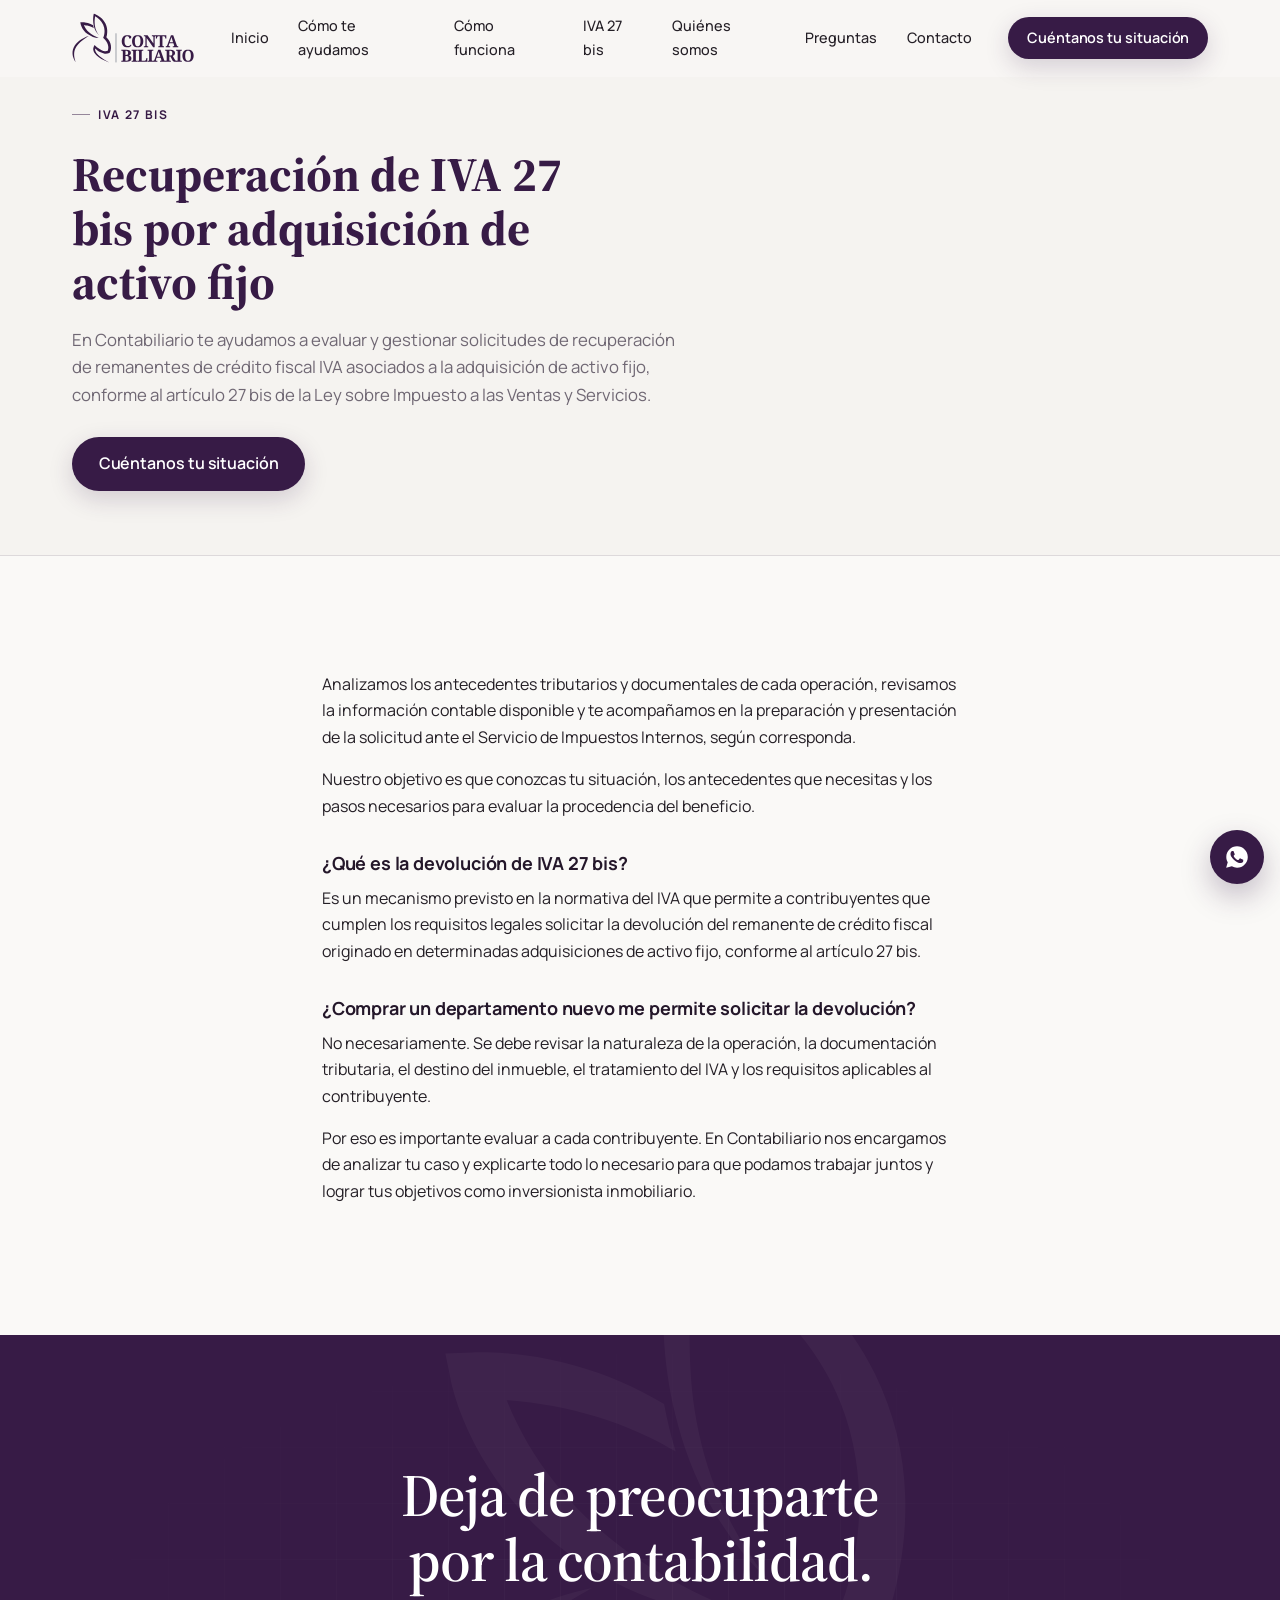
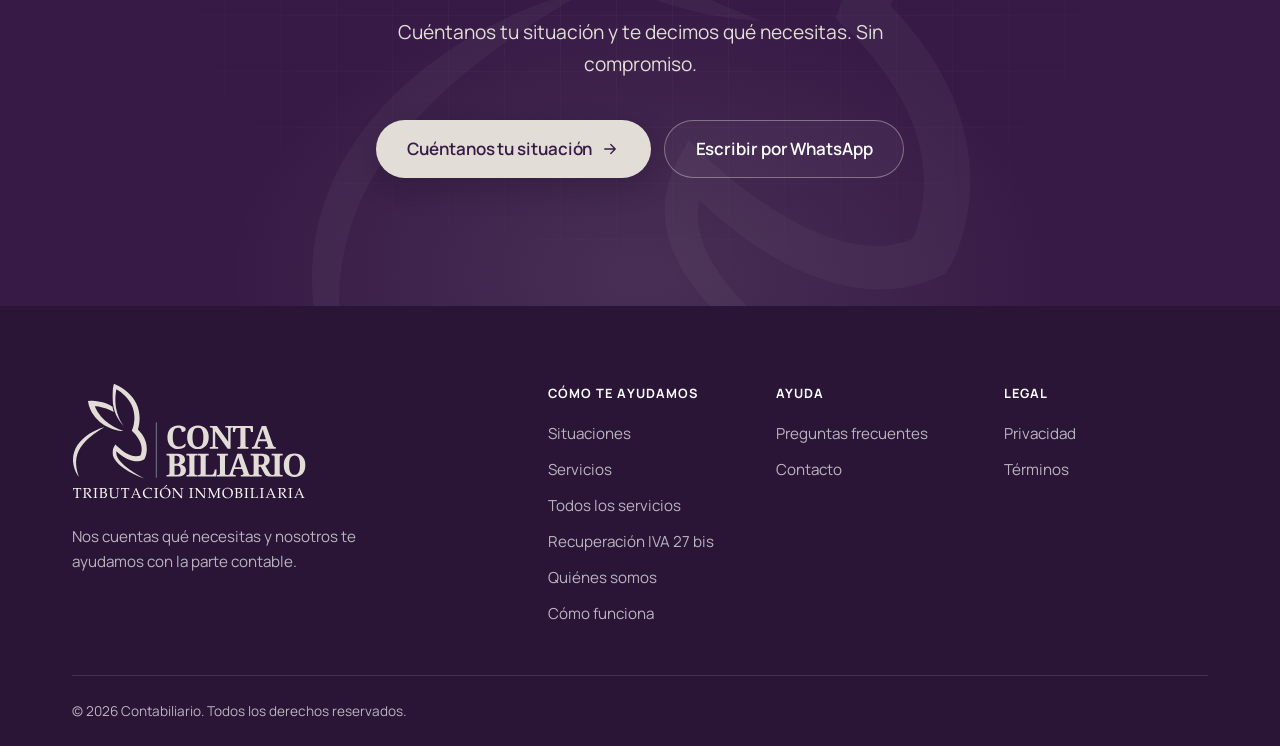
==== 27-bis.html @ 5d29c2e7 "feat: página IVA 27 bis, servicios y quiénes somos según documento de cambios - Nuevo H1 de portada " ====
<!DOCTYPE html>
<html class="ctb-html" lang="es-CL">
<head>
<meta charset="UTF-8">
<meta name="viewport" content="width=device-width, initial-scale=1">
<title>Recuperación de IVA 27 bis | Contabiliario</title>
<script>document.documentElement.classList.add('ctb-js-enabled');setTimeout(function(){if(!window.ctbLoaded)document.documentElement.classList.remove('ctb-js-enabled');},4000);</script>
<link rel="preconnect" href="https://fonts.googleapis.com">
<link rel="preconnect" href="https://fonts.gstatic.com" crossorigin>
<link rel="stylesheet" href="https://fonts.googleapis.com/css2?family=Manrope:wght@400;500;600;700;800&family=Source+Serif+4:ital,wght@0,500;0,600;1,500;1,600&display=swap">
<link rel="stylesheet" href="assets/css/contabiliario.css?v=4.1.0">

<!-- Contabiliario: SEO -->
<!-- DEMO: no indexar en buscadores. Quitar al publicar el sitio real. -->
<meta name="robots" content="noindex, nofollow">
<meta name="theme-color" content="#371B46">
<meta name="description" content="Evaluamos y gestionamos solicitudes de recuperación de remanentes de crédito fiscal IVA por adquisición de activo fijo, artículo 27 bis.">
<meta property="og:type" content="website">
<meta property="og:locale" content="es_CL">
<meta property="og:site_name" content="Contabiliario">
<meta property="og:title" content="Recuperación de IVA 27 bis | Contabiliario">
<meta property="og:description" content="Evaluamos y gestionamos solicitudes de recuperación de remanentes de crédito fiscal IVA por adquisición de activo fijo, artículo 27 bis.">
<meta property="og:image" content="assets/img/og-image.png">
<meta property="og:image:width" content="1200">
<meta property="og:image:height" content="630">
<meta property="og:image:alt" content="Contabiliario — Contabilidad clara para tu negocio">
<meta name="twitter:card" content="summary_large_image">
<meta name="twitter:title" content="Recuperación de IVA 27 bis | Contabiliario">
<meta name="twitter:description" content="Evaluamos y gestionamos solicitudes de recuperación de remanentes de crédito fiscal IVA por adquisición de activo fijo, artículo 27 bis.">
<meta name="twitter:image" content="assets/img/og-image.png">
<link rel="icon" href="assets/img/favicon.ico" sizes="any">
<link rel="icon" href="assets/img/favicon-32.png" type="image/png" sizes="32x32">
<link rel="icon" href="assets/img/favicon-48.png" type="image/png" sizes="48x48">
<link rel="icon" href="assets/img/icon-192.png" type="image/png" sizes="192x192">
<link rel="icon" href="assets/img/favicon.svg" type="image/svg+xml">
<link rel="apple-touch-icon" href="assets/img/apple-touch-icon.png">
<script type="application/ld+json">{"@context":"https://schema.org","@type":"AccountingService","name":"Contabiliario","description":"Servicios contables modernos para emprendedores y empresas. Mantén tus números organizados y concéntrate en hacer crecer tu negocio con Contabiliario.","logo":"assets/img/icon-512.png","image":"assets/img/og-image.png"}</script>
</head>
<body class="ctb-body">
<div class="ctb-page">

<a class="ctb-skip" href="#ctb-main">Saltar al contenido</a>

<!-- ============================== HEADER ============================== -->
<header class="ctb-header" data-ctb-header>
	<div class="ctb-container ctb-header__inner">
		<a class="ctb-brand" href="index.html#inicio">
			<img class="ctb-brand__logo" src="assets/img/brand/logo-compact-purple.svg" width="113" height="46" alt="Contabiliario, ir al inicio" decoding="async" fetchpriority="high">		</a>

		<nav class="ctb-nav" aria-label="Navegación principal">
			<ul class="ctb-nav__list">
									<li><a class="ctb-nav__link" href="index.html#inicio" data-ctb-nav="inicio">Inicio</a></li>
									<li><a class="ctb-nav__link" href="index.html#ayuda" data-ctb-nav="ayuda">Cómo te ayudamos</a></li>
									<li><a class="ctb-nav__link" href="index.html#como-funciona" data-ctb-nav="como-funciona">Cómo funciona</a></li>
									<li><a class="ctb-nav__link" href="27-bis.html">IVA 27 bis</a></li>
<li><a class="ctb-nav__link" href="index.html#quienes-somos" data-ctb-nav="quienes-somos">Quiénes somos</a></li>
<li><a class="ctb-nav__link" href="index.html#faq" data-ctb-nav="faq">Preguntas</a></li>
									<li><a class="ctb-nav__link" href="index.html#contacto" data-ctb-nav="contacto">Contacto</a></li>
							</ul>
		</nav>

		<a class="ctb-btn ctb-btn--primary ctb-btn--sm ctb-header__cta" href="index.html#contacto" data-ctb-interest="" data-ctb-origin="header">Cuéntanos tu situación</a>

		<button class="ctb-burger" type="button" aria-expanded="false" aria-controls="ctb-mobile-menu" aria-label="Abrir menú" data-ctb-burger>
			<span class="ctb-burger__line"></span>
			<span class="ctb-burger__line"></span>
		</button>
	</div>

	<div class="ctb-mobile" id="ctb-mobile-menu" hidden data-ctb-mobile>
		<nav class="ctb-container" aria-label="Navegación móvil">
			<ul class="ctb-mobile__list">
									<li><a class="ctb-mobile__link" href="index.html#inicio" data-ctb-nav="inicio">Inicio<svg class="ctb-icon ctb-icon--sm" viewBox="0 0 24 24" width="24" height="24" fill="none" stroke="currentColor" stroke-width="1.75" stroke-linecap="round" stroke-linejoin="round" aria-hidden="true" focusable="false"><path d="M5 12h14M13 6l6 6-6 6"/></svg></a></li>
									<li><a class="ctb-mobile__link" href="index.html#ayuda" data-ctb-nav="ayuda">Cómo te ayudamos<svg class="ctb-icon ctb-icon--sm" viewBox="0 0 24 24" width="24" height="24" fill="none" stroke="currentColor" stroke-width="1.75" stroke-linecap="round" stroke-linejoin="round" aria-hidden="true" focusable="false"><path d="M5 12h14M13 6l6 6-6 6"/></svg></a></li>
									<li><a class="ctb-mobile__link" href="index.html#como-funciona" data-ctb-nav="como-funciona">Cómo funciona<svg class="ctb-icon ctb-icon--sm" viewBox="0 0 24 24" width="24" height="24" fill="none" stroke="currentColor" stroke-width="1.75" stroke-linecap="round" stroke-linejoin="round" aria-hidden="true" focusable="false"><path d="M5 12h14M13 6l6 6-6 6"/></svg></a></li>
									<li><a class="ctb-mobile__link" href="27-bis.html">IVA 27 bis</a></li>
<li><a class="ctb-mobile__link" href="index.html#quienes-somos" data-ctb-nav="quienes-somos">Quiénes somos</a></li>
<li><a class="ctb-mobile__link" href="index.html#faq" data-ctb-nav="faq">Preguntas<svg class="ctb-icon ctb-icon--sm" viewBox="0 0 24 24" width="24" height="24" fill="none" stroke="currentColor" stroke-width="1.75" stroke-linecap="round" stroke-linejoin="round" aria-hidden="true" focusable="false"><path d="M5 12h14M13 6l6 6-6 6"/></svg></a></li>
									<li><a class="ctb-mobile__link" href="index.html#contacto" data-ctb-nav="contacto">Contacto<svg class="ctb-icon ctb-icon--sm" viewBox="0 0 24 24" width="24" height="24" fill="none" stroke="currentColor" stroke-width="1.75" stroke-linecap="round" stroke-linejoin="round" aria-hidden="true" focusable="false"><path d="M5 12h14M13 6l6 6-6 6"/></svg></a></li>
							</ul>
			<a class="ctb-btn ctb-btn--primary ctb-btn--block" href="index.html#contacto" data-ctb-interest="" data-ctb-origin="menu-movil">Cuéntanos tu situación</a>
		</nav>
	</div>
</header>

<main id="ctb-main">

<section class="ctb-page-hero">
	<div class="ctb-container">
		<p class="ctb-eyebrow">IVA 27 bis</p>
		<h1 class="ctb-page-hero__title">Recuperación de IVA 27 bis por adquisición de activo fijo</h1>
		<p class="ctb-page-hero__lead">En Contabiliario te ayudamos a evaluar y gestionar solicitudes de recuperación de remanentes de crédito fiscal IVA asociados a la adquisición de activo fijo, conforme al artículo 27 bis de la Ley sobre Impuesto a las Ventas y Servicios.</p>
		<p class="ctb-page-hero__cta"><a class="ctb-btn ctb-btn--primary ctb-btn--lg" href="index.html#contacto">Cuéntanos tu situación</a></p>
	</div>
</section>

<section class="ctb-section">
	<div class="ctb-container ctb-prose">
		<p>Analizamos los antecedentes tributarios y documentales de cada operación, revisamos la información contable disponible y te acompañamos en la preparación y presentación de la solicitud ante el Servicio de Impuestos Internos, según corresponda.</p>
		<p>Nuestro objetivo es que conozcas tu situación, los antecedentes que necesitas y los pasos necesarios para evaluar la procedencia del beneficio.</p>

		<h2 class="ctb-h3">¿Qué es la devolución de IVA 27 bis?</h2>
		<p>Es un mecanismo previsto en la normativa del IVA que permite a contribuyentes que cumplen los requisitos legales solicitar la devolución del remanente de crédito fiscal originado en determinadas adquisiciones de activo fijo, conforme al artículo 27 bis.</p>

		<h2 class="ctb-h3">¿Comprar un departamento nuevo me permite solicitar la devolución?</h2>
		<p>No necesariamente. Se debe revisar la naturaleza de la operación, la documentación tributaria, el destino del inmueble, el tratamiento del IVA y los requisitos aplicables al contribuyente.</p>
		<p>Por eso es importante evaluar a cada contribuyente. En Contabiliario nos encargamos de analizar tu caso y explicarte todo lo necesario para que podamos trabajar juntos y lograr tus objetivos como inversionista inmobiliario.</p>
	</div>
</section>
<section class="ctb-cta" aria-labelledby="ctb-cta-title">
	<div class="ctb-cta__bg" aria-hidden="true">
		<div class="ctb-cta__grid"></div>
		<img class="ctb-watermark ctb-watermark--cta" src="assets/img/brand/symbol-light.svg" width="594" height="760" alt="" decoding="async" loading="lazy">	</div>
	<div class="ctb-container ctb-cta__inner ctb-animate ctb-fade-up">
		<h2 class="ctb-cta__title" id="ctb-cta-title">Deja de preocuparte por la contabilidad.</h2>
		<p class="ctb-cta__text">Cuéntanos tu situación y te decimos qué necesitas. Sin compromiso.</p>
		<div class="ctb-cta__actions">
			<a class="ctb-btn ctb-btn--light ctb-btn--xl" href="index.html#contacto" data-ctb-interest="" data-ctb-origin="cta-final">Cuéntanos tu situación<svg class="ctb-icon ctb-icon--sm ctb-btn__arrow" viewBox="0 0 24 24" width="24" height="24" fill="none" stroke="currentColor" stroke-width="1.75" stroke-linecap="round" stroke-linejoin="round" aria-hidden="true" focusable="false"><path d="M5 12h14M13 6l6 6-6 6"/></svg></a>
			<a class="ctb-btn ctb-btn--outline-light ctb-btn--xl" href="https://wa.me/?text=Hola%2C%20necesito%20ayuda%20con%20mi%20contabilidad.%20No%20s%C3%A9%20bien%20qu%C3%A9%20necesito." target="_blank" rel="noopener" data-ctb-track="clic_whatsapp" data-ctb-track-id="cta-final">Escribir por WhatsApp</a>
					</div>
	</div>
</section>

</main>

<!-- ============================== FOOTER ============================== -->
<footer class="ctb-footer">
	<div class="ctb-container">
		<div class="ctb-footer__top">
			<div class="ctb-footer__brand">
				<a class="ctb-footer__logo" href="index.html#inicio">
					<img class="ctb-footer__logoimg" src="assets/img/brand/logo-full-light.svg" width="236" height="116" alt="Contabiliario · Tributación inmobiliaria, volver al inicio" decoding="async" loading="lazy">				</a>
				<p class="ctb-footer__desc">Nos cuentas qué necesitas y nosotros te ayudamos con la parte contable.</p>
							</div>

			<nav class="ctb-footer__cols ctb-footer__cols--3" aria-label="Enlaces del pie de página">
				<div class="ctb-footer__col">
					<p class="ctb-footer__title">Cómo te ayudamos</p>
					<ul>
						<li><a class="ctb-ulink" href="index.html#ayuda">Situaciones</a></li>
						<li><a class="ctb-ulink" href="index.html#servicios">Servicios</a></li>
						<li><a class="ctb-ulink" href="servicios.html">Todos los servicios</a></li>
						<li><a class="ctb-ulink" href="27-bis.html">Recuperación IVA 27 bis</a></li>
						<li><a class="ctb-ulink" href="index.html#quienes-somos">Quiénes somos</a></li>
						<li><a class="ctb-ulink" href="index.html#como-funciona">Cómo funciona</a></li>
					</ul>
				</div>
				<div class="ctb-footer__col">
					<p class="ctb-footer__title">Ayuda</p>
					<ul>
						<li><a class="ctb-ulink" href="index.html#faq">Preguntas frecuentes</a></li>
						<li><a class="ctb-ulink" href="index.html#contacto">Contacto</a></li>
					</ul>
				</div>
				<div class="ctb-footer__col">
					<p class="ctb-footer__title">Legal</p>
					<ul>
						<li><a class="ctb-ulink" href="#">Privacidad</a></li>
						<li><a class="ctb-ulink" href="#">Términos</a></li>
					</ul>
				</div>
			</nav>
		</div>

		<div class="ctb-footer__bottom">
			<p>© <span data-ctb-year>2026</span> Contabiliario. Todos los derechos reservados.</p>
		</div>
	</div>
</footer>

<!-- MODAL (situaciones, servicios, glosario). <dialog> nativo + trampa de foco. -->
<dialog class="ctb-modal" data-ctb-modal aria-labelledby="ctb-modal-title">
	<div class="ctb-modal__box">
		<button class="ctb-modal__close" type="button" data-ctb-modal-close aria-label="Cerrar"><svg class="ctb-icon ctb-icon--sm" viewBox="0 0 24 24" width="24" height="24" fill="none" stroke="currentColor" stroke-width="1.75" stroke-linecap="round" stroke-linejoin="round" aria-hidden="true" focusable="false"><path d="M7 7l10 10M17 7 7 17"/></svg></button>
		<div class="ctb-modal__body" data-ctb-modal-body></div>
	</div>
</dialog>


<!-- Datos del cuestionario (editar en content.php) -->
<script type="application/json" id="ctb-data">{"wizard":{"q1":{"title":"¿Qué necesitas resolver?","hint":"Elige la opción más parecida. No tiene que ser exacta.","options":[{"id":"empezando","label":"Estoy empezando","summary":"Ayuda para empezar"},{"id":"contador","label":"Necesito un contador","summary":"Un contador"},{"id":"cambiar","label":"Quiero cambiar de contador","summary":"Cambiar de contador"},{"id":"impuestos","label":"Tengo problemas con impuestos","summary":"Ayuda con impuestos"},{"id":"ordenar","label":"Necesito ordenar mi contabilidad","summary":"Ordenar tu contabilidad"},{"id":"trabajadores","label":"Tengo trabajadores","summary":"Ayuda con remuneraciones"},{"id":"sii","label":"Recibí algo del SII y no entiendo qué hacer","summary":"Entender algo que te envió el SII"},{"id":"atrasadas","label":"Tengo declaraciones atrasadas","summary":"Ponerte al día"},{"id":"nose","label":"No sé qué necesito","summary":"Orientación"}]},"q2":{"title":"¿Cuál de estas opciones te representa mejor?","hint":"Si no sabes la diferencia, elige “No estoy seguro”.","options":[{"id":"natural","label":"Persona natural \/ trabajo por mi cuenta","hint":"Trabajo o vendo a mi nombre y no tengo una empresa constituida."},{"id":"emprendedor","label":"Emprendedor","hint":"Tengo un negocio pequeño o lo estoy haciendo crecer."},{"id":"empresa","label":"Empresa","hint":"Tengo una empresa constituida (por ejemplo SpA, EIRL o Limitada)."},{"id":"independiente","label":"Profesional independiente","hint":"Presto servicios y emito boletas de honorarios."},{"id":"online","label":"Tienda online","hint":"Vendo principalmente por internet."},{"id":"comenzando","label":"Estoy recién comenzando","hint":"Todavía no empiezo o llevo muy poco tiempo."},{"id":"nose","label":"No estoy seguro","hint":"No pasa nada, lo vemos juntos."}]},"follow":{"empezando":{"title":"¿Ya comenzaste actividades en el SII?","hint":"Es el trámite para avisarle al SII que empiezas tu negocio.","label":"Inicio de actividades","options":["Sí","No","No estoy seguro"]},"contador":{"title":"¿Con qué necesitas ayuda principalmente?","label":"Ayuda principal","options":["Llevar mi contabilidad todos los meses","Declarar mis impuestos","Sueldos de mis trabajadores","Un poco de todo","No estoy seguro"]},"cambiar":{"title":"¿Actualmente tienes un contador?","label":"Contador actual","options":["Sí","No","Estoy en proceso de cambio"]},"impuestos":{"title":"¿Qué está pasando?","label":"Problema","options":["No sé cuánto tengo que pagar","Tengo declaraciones atrasadas","Recibí una notificación del SII","Creo que declaré algo incorrectamente","No entiendo mis impuestos","Otra situación"]},"ordenar":{"title":"¿Cómo está tu información hoy?","label":"Estado de la información","options":["Tengo todo, pero desordenado","Me faltan documentos","No sé qué tengo y qué no","No estoy seguro"]},"trabajadores":{"title":"¿Cuántos trabajadores tienes?","label":"Trabajadores","options":["1","2 a 5","6 a 10","Más de 10","Todavía ninguno"]},"sii":{"title":"¿Qué recibiste?","hint":"No necesitas entenderlo todavía. Lo revisamos contigo.","label":"Lo que recibió","options":["Una notificación o carta","Un correo electrónico","Un aviso en el sitio del SII","No estoy seguro"]},"atrasadas":{"title":"¿Desde hace cuánto tiempo?","hint":"Puedes consultarnos igual. Primero revisamos tu situación.","label":"Tiempo de atraso","options":["1 a 3 meses","4 a 12 meses","Más de un año","No lo sé"]},"nose":{"title":"¿Qué es lo que más te preocupa?","label":"Preocupación","options":["No equivocarme con los impuestos","Ordenar mis números","Ahorrar tiempo","No entiendo nada de esto","Otra cosa"]}},"contact_methods":["WhatsApp","Llamada","Correo electrónico"],"schedules":["Mañana","Tarde","Me da lo mismo"]},"whatsapp":""}</script>

<a class="ctb-wa" href="https://wa.me/?text=Hola%2C%20necesito%20ayuda%20con%20mi%20contabilidad.%20No%20s%C3%A9%20bien%20qu%C3%A9%20necesito." target="_blank" rel="noopener" aria-label="Escribir por WhatsApp" data-ctb-track="clic_whatsapp" data-ctb-track-id="flotante"><svg class="ctb-icon" viewBox="0 0 24 24" width="26" height="26" fill="currentColor" aria-hidden="true" focusable="false"><path d="M12.04 2C6.58 2 2.13 6.45 2.13 11.91c0 1.75.46 3.45 1.32 4.95L2 22l5.25-1.38a9.9 9.9 0 0 0 4.79 1.22h.01c5.46 0 9.91-4.45 9.91-9.91C21.96 6.45 17.5 2 12.04 2zm5.8 14.13c-.25.7-1.44 1.34-2 1.43-.51.08-1.16.11-1.87-.12-.43-.13-.98-.32-1.69-.63-2.97-1.28-4.91-4.27-5.06-4.47-.15-.2-1.21-1.61-1.21-3.07 0-1.46.76-2.18 1.04-2.48.25-.27.55-.34.73-.34h.52c.17 0 .39-.07.61.46.25.6.84 2.06.92 2.21.07.15.12.32.02.52-.1.2-.15.32-.3.5-.15.17-.31.39-.45.52-.15.15-.3.31-.13.6.17.3.75 1.24 1.61 2.01 1.11.99 2.04 1.3 2.34 1.45.3.15.47.12.65-.07.17-.2.75-.87.95-1.17.2-.3.4-.25.67-.15.27.1 1.72.81 2.01.96.3.15.5.22.57.35.07.12.07.72-.18 1.42z"/></svg></a>
</div><!-- /.ctb-page -->
<script type="application/json" id="ctb-testimonios">[]</script>
<script>window.ctbConfig = {"formEndpoint":"","formMode":"native"};</script>
<script src="assets/js/contabiliario.js?v=4.1.0" defer></script>
</body>
</html>
---- assets/css/contabiliario.css ----
/* =====================================================================
   CONTABILIARIO — Landing
   Todas las clases usan el prefijo .ctb- para no afectar a WordPress.
   Índice:
   01 Variables        08 Beneficios / Cards   15 FAQ
   02 Base aislada     09 Servicios            16 Contacto / Formulario
   03 Utilidades       10 Cómo funciona        17 CTA final
   04 Botones / links  11 Dashboard            18 Footer
   05 Header           12 Para quién           19 WhatsApp
   06 Menú móvil       13 Comparación          20 Animaciones
   07 Hero             14 Testimonios / Stats  21 Responsive / Reduced motion
   ===================================================================== */

/* ---------- 01 VARIABLES (cambia aquí colores, radios y tipografía) ---------- */
.ctb-page {
	/* Paleta oficial Contabiliario (dominan: morado, beige, blanco) */
	--ctb-purple: #371B46;
	--ctb-purple-dark: #2B1537;
	--ctb-purple-deep: #24172A;
	--ctb-purple-2: #5A3B6B;          /* derivado: solo para degradados muy sutiles */
	--ctb-purple-soft: #F4F0F6;
	--ctb-beige: #E2DED7;
	--ctb-beige-light: #F5F3F0;
	--ctb-white: #FFFFFF;
	--ctb-background: #FAF9F7;
	--ctb-text: #241F26;
	--ctb-muted: #6F6773;
	--ctb-placeholder: #776D7C;
	--ctb-border-soft: rgba(55, 27, 70, 0.08);
	--ctb-border: rgba(55, 27, 70, 0.12);
	--ctb-border-strong: rgba(55, 27, 70, 0.20);
	--ctb-chart-2: #CFC7D3;
	--ctb-chart-3: #E2DED7;

	/* Estados (solo para estados, discretos) */
	--ctb-success: #2F6B4F;
	--ctb-success-soft: #E8F0EA;
	--ctb-warn: #845716;
	--ctb-warn-soft: #F6EEDF;
	--ctb-danger: #A33A3E;
	--ctb-danger-soft: #F8ECEC;

	/* Alias usados por los componentes (no editar: cambia los de arriba) */
	--ctb-primary: var(--ctb-purple);
	--ctb-primary-2: var(--ctb-purple-2);
	--ctb-primary-hover: var(--ctb-purple-dark);
	--ctb-dark: var(--ctb-purple-deep);
	--ctb-soft: var(--ctb-purple-soft);

	--ctb-font: "Manrope", ui-sans-serif, system-ui, -apple-system, "Segoe UI", Roboto, Arial, sans-serif;
	--ctb-serif: "Source Serif 4", Georgia, "Times New Roman", serif;
	--ctb-radius: 20px;
	--ctb-radius-sm: 12px;
	--ctb-radius-lg: 28px;
	--ctb-shadow-sm: 0 1px 2px rgba(55, 27, 70, 0.04), 0 6px 18px rgba(55, 27, 70, 0.05);
	--ctb-shadow: 0 20px 50px rgba(55, 27, 70, 0.08);
	--ctb-shadow-lg: 0 25px 70px rgba(55, 27, 70, 0.10);
	--ctb-header-h: 76px;
	--ctb-gutter: clamp(1rem, 4vw, 2rem);
	--ctb-section: clamp(4.5rem, 9vw, 7.5rem);
}

/* ---------- 02 BASE AISLADA (solo dentro de la landing) ---------- */
html.ctb-html { -webkit-text-size-adjust: 100%; }
body.ctb-body { margin: 0; background: #FAF9F7; }

.ctb-page {
	font-family: var(--ctb-font);
	font-size: 1rem;
	line-height: 1.65;
	color: var(--ctb-text);
	background: var(--ctb-background);
	-webkit-font-smoothing: antialiased;
	-moz-osx-font-smoothing: grayscale;
	text-rendering: optimizeLegibility;
	overflow-x: clip;
}
.ctb-page *,
.ctb-page *::before,
.ctb-page *::after { box-sizing: border-box; }
.ctb-page :where(h1, h2, h3, p, ul, ol, dl, dd, figure, blockquote) { margin: 0; padding: 0; }
.ctb-page :where(ul, ol) { list-style: none; }
.ctb-page :where(a) { color: inherit; text-decoration: none; }
.ctb-page :where(svg) { display: block; flex-shrink: 0; }
.ctb-page :where(button, input, select, textarea) { font: inherit; color: inherit; }
.ctb-page :where([hidden]) { display: none !important; }
.ctb-page :where(a, button, input, select, textarea):focus-visible {
	outline: 2px solid var(--ctb-primary);
	outline-offset: 3px;
	border-radius: 8px;
}
.ctb-page section[id] { scroll-margin-top: calc(var(--ctb-header-h) + 8px); }

/* ---------- 03 UTILIDADES ---------- */
.ctb-container { width: 100%; max-width: 1200px; margin-inline: auto; padding-inline: var(--ctb-gutter); }
.ctb-section { padding-block: var(--ctb-section); position: relative; }
.ctb-sr {
	position: absolute !important; width: 1px; height: 1px; padding: 0; margin: -1px;
	overflow: hidden; clip: rect(0, 0, 0, 0); white-space: nowrap; border: 0;
}
.ctb-skip {
	position: fixed; left: 1rem; top: -120px; z-index: 1000;
	background: var(--ctb-purple); color: #fff; padding: .75rem 1.1rem; border-radius: 10px;
	transition: top var(--ctb-motion-medium) var(--ctb-ease-standard);
}
.ctb-skip:focus { top: 1rem; transform: none; }

.ctb-icon { width: 24px; height: 24px; }
.ctb-icon--sm { width: 18px; height: 18px; }
.ctb-icon--xs { width: 16px; height: 16px; }

/* Tipografía: 3 pesos (500, 600, 700) y una escala corta */
.ctb-eyebrow {
	display: inline-flex; align-items: center; gap: .5rem;
	font-size: .8125rem; font-weight: 700; letter-spacing: .08em; text-transform: uppercase;
	color: var(--ctb-primary); margin-bottom: 1rem;
}
.ctb-h2 {
	font-size: clamp(1.85rem, 1.1rem + 2.6vw, 3rem);
	line-height: 1.12; letter-spacing: -0.03em; font-weight: 700; color: var(--ctb-dark);
	text-wrap: balance;
}
.ctb-h3 { font-size: 1.125rem; line-height: 1.35; letter-spacing: -0.01em; font-weight: 700; color: var(--ctb-dark); }
.ctb-lead { font-size: clamp(1rem, .95rem + .3vw, 1.125rem); color: var(--ctb-muted); line-height: 1.7; text-wrap: pretty; }
.ctb-card__text { color: var(--ctb-muted); font-size: .975rem; line-height: 1.65; }

.ctb-head { max-width: 680px; margin-bottom: clamp(2.5rem, 5vw, 3.75rem); }
.ctb-head .ctb-lead { margin-top: 1rem; }
.ctb-head--center { margin-inline: auto; text-align: center; }
.ctb-head--split { max-width: none; display: grid; gap: 1rem; align-items: end; }

.ctb-grid { display: grid; gap: clamp(1rem, 2vw, 1.5rem); }

/* ---------- 04 BOTONES Y LINKS ---------- */
.ctb-btn {
	-webkit-appearance: none; appearance: none;
	display: inline-flex; align-items: center; justify-content: center; gap: .55rem;
	min-height: 48px; padding: .8rem 1.4rem;
	font-family: var(--ctb-font); font-size: .975rem; font-weight: 600; line-height: 1.2; letter-spacing: -0.005em;
	border: 1px solid transparent; border-radius: 999px; cursor: pointer; text-align: center;
	text-decoration: none; white-space: nowrap; position: relative;
	transition: transform var(--ctb-motion-fast) var(--ctb-ease-standard), box-shadow var(--ctb-motion-fast) ease, background-color var(--ctb-motion-fast) ease, border-color var(--ctb-motion-fast) ease, color var(--ctb-motion-fast) ease;
}
@media (hover: hover) and (pointer: fine) {
	.ctb-btn:hover { transform: translateY(calc(-2px * var(--ctb-lift))); }
}
.ctb-btn:active { transform: translateY(0) scale(calc(1 - .02 * var(--ctb-lift))); transition-duration: var(--ctb-motion-fast); }
.ctb-btn--sm { min-height: 42px; padding: .6rem 1.1rem; font-size: .9rem; }
.ctb-btn--lg { min-height: 54px; padding: .9rem 1.6rem; font-size: 1rem; }
.ctb-btn--xl { min-height: 58px; padding: 1rem 1.9rem; font-size: 1.0625rem; }
.ctb-btn--block { width: 100%; }

.ctb-btn--primary {
	background: var(--ctb-primary); color: #fff;
	box-shadow: 0 1px 0 rgba(255, 255, 255, .18) inset, 0 8px 22px rgba(55, 27, 70, .28);
}
@media (hover: hover) and (pointer: fine) {
	.ctb-btn--primary:hover { background: var(--ctb-primary-hover); color: #fff; box-shadow: 0 1px 0 rgba(255, 255, 255, .18) inset, 0 14px 32px rgba(55, 27, 70, .34); }
}
.ctb-btn--ghost { background: var(--ctb-white); color: var(--ctb-dark); border-color: var(--ctb-border-strong); box-shadow: var(--ctb-shadow-sm); }
@media (hover: hover) and (pointer: fine) {
	.ctb-btn--ghost:hover { border-color: rgba(55, 27, 70, .35); color: var(--ctb-primary); }
}
.ctb-btn--light { background: #fff; color: var(--ctb-dark); box-shadow: 0 12px 30px rgba(20, 10, 26, .22); }
@media (hover: hover) and (pointer: fine) {
	.ctb-btn--light:hover { color: var(--ctb-primary); box-shadow: 0 18px 40px rgba(20, 10, 26, .3); }
}
.ctb-btn--outline-light { background: rgba(255, 255, 255, .04); color: #fff; border-color: rgba(255, 255, 255, .28); }
@media (hover: hover) and (pointer: fine) {
	.ctb-btn--outline-light:hover { background: rgba(255, 255, 255, .1); border-color: rgba(255, 255, 255, .5); color: #fff; }
}
.ctb-btn__arrow { transition: transform var(--ctb-motion-medium) var(--ctb-ease-standard); }
@media (hover: hover) and (pointer: fine) {
	.ctb-btn:hover .ctb-btn__arrow { transform: translateX(calc(3px * var(--ctb-lift))); }
}

/* Link con flecha */
.ctb-link {
	display: inline-flex; align-items: center; gap: .4rem;
	font-weight: 600; font-size: .95rem; color: var(--ctb-primary);
	background-image: linear-gradient(currentColor, currentColor);
	background-size: 0% 1.5px; background-repeat: no-repeat; background-position: 0 100%;
	transition: background-size var(--ctb-motion-medium) var(--ctb-ease-standard), color var(--ctb-motion-fast) ease; padding-bottom: 2px;
}
.ctb-link .ctb-icon { transition: transform var(--ctb-motion-medium) var(--ctb-ease-standard); }
@media (hover: hover) and (pointer: fine) {
	.ctb-link:hover { background-size: calc(100% - 24px) 1.5px; }
	.ctb-link:hover .ctb-icon { transform: translateX(calc(4px * var(--ctb-lift))); }
}

/* Underline animado */
.ctb-ulink {
	background-image: linear-gradient(currentColor, currentColor);
	background-size: 0% 1px; background-repeat: no-repeat; background-position: 0 100%;
	transition: background-size var(--ctb-motion-medium) var(--ctb-ease-standard), color var(--ctb-motion-fast) ease;
}
@media (hover: hover) and (pointer: fine) {
	.ctb-ulink:hover { background-size: 100% 1px; }
}

/* ---------- 05 HEADER ---------- */
.ctb-header {
	position: fixed; inset: 0 0 auto 0; z-index: 100;
	transition: background-color var(--ctb-motion-medium) var(--ctb-ease-standard), box-shadow var(--ctb-motion-medium) var(--ctb-ease-standard), border-color var(--ctb-motion-medium) var(--ctb-ease-standard), backdrop-filter var(--ctb-motion-medium) var(--ctb-ease-standard);
	border-bottom: 1px solid transparent;
}
.admin-bar .ctb-header { top: 32px; }
.ctb-header.ctb-is-scrolled {
	background: rgba(255, 255, 255, .78);
	-webkit-backdrop-filter: saturate(180%) blur(16px);
	backdrop-filter: saturate(180%) blur(16px);
	border-bottom-color: var(--ctb-border);
	box-shadow: 0 6px 24px rgba(55, 27, 70, .04);
}
.ctb-header__inner { height: var(--ctb-header-h); display: flex; align-items: center; gap: 1.5rem; }

.ctb-brand { display: inline-flex; align-items: center; gap: .65rem; color: var(--ctb-dark); }

.ctb-nav { display: none; margin-left: auto; }
.ctb-nav__list { display: flex; align-items: center; gap: .25rem; }
.ctb-nav__link {
	position: relative; display: block; padding: .5rem .8rem; border-radius: 999px;
	font-size: .9rem; font-weight: 500; color: var(--ctb-muted); transition: color var(--ctb-motion-medium) ease, background-color var(--ctb-motion-medium) ease;
}
@media (hover: hover) and (pointer: fine) {
	.ctb-nav__link:hover { color: var(--ctb-dark); }
}
.ctb-nav__link::after {
	content: ""; position: absolute; left: 50%; bottom: 2px; width: 4px; height: 4px; border-radius: 50%;
	background: var(--ctb-primary); transform: translateX(-50%) scale(0); transition: transform var(--ctb-motion-medium) var(--ctb-ease-standard);
}
.ctb-nav__link.ctb-is-active { color: var(--ctb-dark); font-weight: 600; }
.ctb-nav__link.ctb-is-active::after { transform: translateX(-50%) scale(1); }
.ctb-header__cta { display: none; }

.ctb-burger {
	-webkit-appearance: none; appearance: none;
	margin-left: auto; width: 46px; height: 46px; border-radius: 14px; cursor: pointer;
	border: 1px solid var(--ctb-border-strong); background: rgba(255, 255, 255, .7);
	display: inline-grid; place-content: center; gap: 6px; padding: 0;
	transition: background-color var(--ctb-motion-medium) ease, border-color var(--ctb-motion-medium) ease;
}
@media (hover: hover) and (pointer: fine) {
	.ctb-burger:hover { background: #fff; }
}
.ctb-burger__line { display: block; width: 18px; height: 1.75px; border-radius: 2px; background: var(--ctb-purple); transition: transform var(--ctb-motion-medium) var(--ctb-ease-standard); }
.ctb-burger[aria-expanded="true"] .ctb-burger__line:first-child { transform: translateY(3.9px) rotate(45deg); }
.ctb-burger[aria-expanded="true"] .ctb-burger__line:last-child { transform: translateY(-3.9px) rotate(-45deg); }

/* ---------- 06 MENÚ MÓVIL ---------- */
.ctb-mobile {
	position: absolute; left: 0; right: 0; top: 100%;
	background: rgba(255, 255, 255, .97);
	-webkit-backdrop-filter: blur(16px); backdrop-filter: blur(16px);
	border-bottom: 1px solid var(--ctb-border);
	box-shadow: 0 30px 60px rgba(55, 27, 70, .1);
	padding: .5rem 0 1.5rem;
	max-height: calc(100vh - var(--ctb-header-h)); max-height: calc(100dvh - var(--ctb-header-h)); overflow-y: auto; overscroll-behavior: contain;
	opacity: 0; transform: translate3d(0, calc(var(--ctb-shift-sm) * -1), 0);
	transition: opacity var(--ctb-motion-medium) var(--ctb-ease-standard), transform var(--ctb-motion-medium) var(--ctb-ease-standard);
}
.ctb-mobile.ctb-is-open { opacity: 1; transform: none; }
.ctb-header.ctb-is-menu-open { background: #fff; border-bottom-color: var(--ctb-border); }
.ctb-mobile__list { margin-bottom: 1.25rem; }
.ctb-mobile__list li { opacity: 0; transform: translate3d(0, var(--ctb-shift-sm), 0); transition: opacity var(--ctb-motion-medium) var(--ctb-ease-standard), transform var(--ctb-motion-medium) var(--ctb-ease-standard); }
.ctb-mobile.ctb-is-open .ctb-mobile__list li { opacity: 1; transform: none; }
.ctb-mobile.ctb-is-open .ctb-mobile__list li:nth-child(2) { transition-delay: calc(1 * var(--ctb-stagger) / 2); }
.ctb-mobile.ctb-is-open .ctb-mobile__list li:nth-child(3) { transition-delay: calc(2 * var(--ctb-stagger) / 2); }
.ctb-mobile.ctb-is-open .ctb-mobile__list li:nth-child(4) { transition-delay: calc(3 * var(--ctb-stagger) / 2); }
.ctb-mobile.ctb-is-open .ctb-mobile__list li:nth-child(5) { transition-delay: calc(4 * var(--ctb-stagger) / 2); }
.ctb-mobile__link {
	display: flex; align-items: center; justify-content: space-between;
	padding: 1rem .25rem; font-size: 1.0625rem; font-weight: 600; color: var(--ctb-dark);
	border-bottom: 1px solid var(--ctb-border);
}
.ctb-mobile__link .ctb-icon { color: var(--ctb-muted); transition: transform var(--ctb-motion-medium) var(--ctb-ease-standard); }
@media (hover: hover) and (pointer: fine) {
	.ctb-mobile__link:hover .ctb-icon { transform: translateX(calc(3px * var(--ctb-lift))); color: var(--ctb-primary); }
}
.ctb-mobile__link.ctb-is-active { color: var(--ctb-primary); }

/* ---------- 07 HERO ---------- */
.ctb-hero {
	position: relative; isolation: isolate;
	padding: calc(var(--ctb-header-h) + clamp(2.5rem, 6vw, 5rem)) 0 clamp(4rem, 8vw, 6.5rem);
	overflow: hidden;
}
.ctb-hero__bg { position: absolute; inset: 0; z-index: -1; pointer-events: none; }
.ctb-hero__grid {
	position: absolute; inset: 0;
	background-image:
		linear-gradient(rgba(55, 27, 70, .045) 1px, transparent 1px),
		linear-gradient(90deg, rgba(55, 27, 70, .045) 1px, transparent 1px);
	background-size: 56px 56px;
	-webkit-mask-image: radial-gradient(ellipse 80% 70% at 60% 30%, #000 20%, transparent 75%);
	mask-image: radial-gradient(ellipse 80% 70% at 60% 30%, #000 20%, transparent 75%);
}
.ctb-glow { position: absolute; border-radius: 50%; }
.ctb-glow--a { width: 520px; height: 520px; right: -120px; top: -60px; background: radial-gradient(circle, rgba(55, 27, 70, .09), rgba(55, 27, 70, .03) 45%, transparent 70%); }
.ctb-glow--b { width: 420px; height: 420px; left: -160px; bottom: -120px; background: radial-gradient(circle, rgba(55, 27, 70, .14), transparent 65%); }

.ctb-hero__inner { display: grid; gap: clamp(3rem, 6vw, 4rem); align-items: center; }
.ctb-hero__copy { max-width: 620px; }

.ctb-pill {
	display: inline-flex; align-items: center; gap: .55rem;
	padding: .4rem .9rem .4rem .55rem; margin-bottom: 1.5rem;
	font-size: .8125rem; font-weight: 600; color: var(--ctb-dark);
	background: rgba(255, 255, 255, .8); border: 1px solid var(--ctb-border-strong); border-radius: 999px;
	box-shadow: var(--ctb-shadow-sm);
}
.ctb-pill__dot { width: 8px; height: 8px; border-radius: 50%; background: var(--ctb-primary); box-shadow: 0 0 0 4px rgba(55, 27, 70, .15); }

.ctb-hero__title {
	font-size: clamp(2.4rem, 1.4rem + 3.6vw, 4rem);
	line-height: 1.04; letter-spacing: -0.04em; font-weight: 800; color: var(--ctb-dark);
	text-wrap: balance;
}
.ctb-hero__accent {
	display: block;
	background: var(--ctb-purple);
	-webkit-background-clip: text; background-clip: text; color: transparent;
	padding-bottom: .06em;
}
.ctb-hero__lead { margin-top: 1.5rem; font-size: clamp(1.05rem, 1rem + .4vw, 1.25rem); line-height: 1.6; color: var(--ctb-muted); max-width: 520px; }
.ctb-hero__actions { display: flex; flex-wrap: wrap; gap: .75rem; margin-top: 2.25rem; }
.ctb-checks { display: flex; flex-wrap: wrap; gap: .6rem 1.5rem; margin-top: 2rem; }
.ctb-checks li { display: inline-flex; align-items: center; gap: .5rem; font-size: .9rem; font-weight: 500; color: var(--ctb-dark); }
.ctb-checks .ctb-icon { color: var(--ctb-primary); background: var(--ctb-soft); border-radius: 50%; padding: 3px; width: 20px; height: 20px; stroke-width: 2.4; }

/* Visual del hero */
.ctb-hero__visual { position: relative; width: 100%; max-width: 560px; margin-inline: auto; padding: 1.75rem 0; }

.ctb-panel {
	position: relative; background: var(--ctb-white); border: 1px solid var(--ctb-border);
	border-radius: var(--ctb-radius-lg); box-shadow: var(--ctb-shadow-lg); overflow: hidden;
}
.ctb-panel__bar { display: flex; align-items: center; gap: .75rem; padding: .9rem 1.1rem; border-bottom: 1px solid var(--ctb-border); }
.ctb-dots { display: inline-flex; gap: 5px; }
.ctb-dots i { width: 9px; height: 9px; border-radius: 50%; background: var(--ctb-beige); }
.ctb-panel__title { font-size: .8125rem; font-weight: 600; color: var(--ctb-muted); }
.ctb-tag {
	display: inline-flex; align-items: center; gap: .4rem; margin-left: auto;
	font-size: .75rem; font-weight: 600; padding: .3rem .65rem; border-radius: 999px; white-space: nowrap;
}
.ctb-tag--live { background: var(--ctb-success-soft); color: var(--ctb-success); }
.ctb-tag--live i { width: 6px; height: 6px; border-radius: 50%; background: currentColor; animation: ctb-pulse 2.4s ease-in-out infinite; }
.ctb-tag--ok { background: var(--ctb-success-soft); color: var(--ctb-success); margin-left: 0; }
.ctb-tag--ok .ctb-icon { stroke-width: 2.4; }

.ctb-panel__body { padding: 1.4rem 1.4rem 1.25rem; }
.ctb-kpi__label { font-size: .8125rem; font-weight: 500; color: var(--ctb-muted); }
.ctb-kpi__row { display: flex; align-items: baseline; flex-wrap: wrap; gap: .25rem .75rem; margin-top: .2rem; }
.ctb-kpi__value { font-size: clamp(1.6rem, 1.2rem + 1.6vw, 2.1rem); font-weight: 800; letter-spacing: -0.03em; color: var(--ctb-dark); font-variant-numeric: tabular-nums; }
.ctb-trend {
	display: inline-flex; align-items: center; font-size: .78rem; font-weight: 700; color: var(--ctb-success);
	background: var(--ctb-success-soft); padding: .2rem .55rem; border-radius: 999px; width: fit-content;
}
.ctb-trend--neutral { color: var(--ctb-primary); background: var(--ctb-soft); }

.ctb-linechart { width: 100%; height: 130px; margin-top: 1rem; overflow: visible; }
.ctb-linechart__grid path { stroke: rgba(55, 27, 70, .06); stroke-width: 1; stroke-dasharray: 4 6; vector-effect: non-scaling-stroke; }
.ctb-linechart__line { fill: none; stroke: var(--ctb-primary); stroke-width: 2.5; stroke-linejoin: round; stroke-linecap: round; vector-effect: non-scaling-stroke; stroke-dasharray: 1; stroke-dashoffset: 0; }
.ctb-linechart__dot { fill: #fff; stroke: var(--ctb-primary); stroke-width: 3; vector-effect: non-scaling-stroke; }
.ctb-panel__months { display: flex; justify-content: space-between; margin-top: .5rem; font-size: .7rem; font-weight: 500; color: var(--ctb-muted); }
.ctb-minis { display: grid; grid-template-columns: repeat(3, 1fr); gap: .6rem; margin-top: 1.1rem; }
.ctb-mini { padding: .75rem .8rem; border-radius: 14px; background: var(--ctb-background); border: 1px solid var(--ctb-border); min-width: 0; }
.ctb-mini span { display: block; font-size: .7rem; font-weight: 500; color: var(--ctb-muted); line-height: 1.3; }
.ctb-mini strong { display: block; margin-top: .25rem; font-size: .95rem; font-weight: 700; color: var(--ctb-dark); white-space: nowrap; overflow: hidden; text-overflow: ellipsis; }

/* Tarjetas flotantes */
.ctb-float {
	position: absolute; z-index: 2; display: flex; align-items: center; gap: .7rem;
	padding: .75rem 1rem .75rem .75rem; background: rgba(255, 255, 255, .92);
	-webkit-backdrop-filter: blur(12px); backdrop-filter: blur(12px);
	border: 1px solid var(--ctb-border); border-radius: 18px; box-shadow: var(--ctb-shadow);
	animation: ctb-float var(--ctb-motion-loop) ease-in-out infinite;
}
.ctb-float__icon { width: 38px; height: 38px; border-radius: 12px; display: grid; place-items: center; background: var(--ctb-soft); color: var(--ctb-primary); }
.ctb-float__icon .ctb-icon { width: 20px; height: 20px; }
.ctb-float__icon--ok { background: var(--ctb-success-soft); color: var(--ctb-success); }
.ctb-float__icon--ok .ctb-icon { stroke-width: 2.4; }
.ctb-float__text span { display: block; font-size: .72rem; font-weight: 500; color: var(--ctb-muted); line-height: 1.2; }
.ctb-float__text strong { display: block; font-size: 1rem; font-weight: 700; color: var(--ctb-dark); line-height: 1.3; white-space: nowrap; }
.ctb-float--a { left: -10px; top: 46%; animation-delay: -1s; }
.ctb-float--b { right: -6px; bottom: 0; animation-delay: -3.5s; }
.ctb-float--c { right: -6px; top: 0; padding: .7rem .75rem .7rem 1rem; animation-delay: -5s; }
.ctb-ring { width: 36px; height: 36px; }
.ctb-ring svg { width: 36px; height: 36px; transform: rotate(-90deg); }
.ctb-ring circle { fill: none; stroke-width: 4; }
.ctb-ring circle:first-child { stroke: var(--ctb-success-soft); }
.ctb-ring circle:last-child { stroke: var(--ctb-success); stroke-linecap: round; stroke-dasharray: 100; stroke-dashoffset: 0; }

/* ---------- 08 BENEFICIOS / CARDS ---------- */
.ctb-trust { background: var(--ctb-white); border-block: 1px solid var(--ctb-border); }
.ctb-card {
	position: relative; background: var(--ctb-white); border: 1px solid var(--ctb-border); border-radius: var(--ctb-radius);
	padding: clamp(1.5rem, 2.5vw, 2rem); box-shadow: var(--ctb-shadow-sm);
	transition: transform var(--ctb-motion-slow) var(--ctb-ease-standard), box-shadow var(--ctb-motion-slow) var(--ctb-ease-standard), border-color var(--ctb-motion-medium) ease;
}
@media (hover: hover) and (pointer: fine) {
	.ctb-card:hover { transform: translateY(calc(-4px * var(--ctb-lift))); box-shadow: var(--ctb-shadow); border-color: rgba(55, 27, 70, .18); }
}
.ctb-card .ctb-h3 { margin-top: 1.25rem; margin-bottom: .5rem; }
.ctb-card--feature { background: var(--ctb-background); box-shadow: none; }
@media (hover: hover) and (pointer: fine) {
	.ctb-card--feature:hover { background: var(--ctb-white); }
}

.ctb-iconbox {
	width: 48px; height: 48px; border-radius: 14px; display: grid; place-items: center;
	background: var(--ctb-soft); color: var(--ctb-primary);
	transition: transform var(--ctb-motion-slow) var(--ctb-ease-standard), background-color var(--ctb-motion-medium) ease, color var(--ctb-motion-medium) ease;
}
.ctb-iconbox--sm { width: 44px; height: 44px; border-radius: 12px; }
.ctb-iconbox .ctb-icon { width: 22px; height: 22px; }
@media (hover: hover) and (pointer: fine) {
	.ctb-card:hover .ctb-iconbox, .ctb-aud:hover .ctb-iconbox { transform: scale(calc(1 + 0.08 * var(--ctb-lift))); background: var(--ctb-primary); color: #fff; }
}

/* ---------- 09 SERVICIOS ---------- */
.ctb-card--service { display: flex; flex-direction: column; overflow: hidden; }
.ctb-card--service::before {
	content: ""; position: absolute; inset: 0 0 auto 0; height: 2px;
	background: linear-gradient(90deg, var(--ctb-purple), var(--ctb-purple-2)); transform: scaleX(0); transform-origin: left;
	transition: transform var(--ctb-motion-slow) var(--ctb-ease-standard);
}
@media (hover: hover) and (pointer: fine) {
	.ctb-card--service:hover::before { transform: scaleX(1); }
}
.ctb-card__top { display: flex; align-items: flex-start; justify-content: space-between; }
.ctb-card__num { font-size: .8rem; font-weight: 700; color: var(--ctb-muted); letter-spacing: .06em; font-variant-numeric: tabular-nums; }
.ctb-card--service .ctb-card__text { flex: 1; }
.ctb-card--service .ctb-link { margin-top: 1.4rem; align-self: flex-start; }

/* ---------- 10 CÓMO FUNCIONA ---------- */
.ctb-steps-section { background: var(--ctb-white); border-block: 1px solid var(--ctb-border); }
.ctb-steps { position: relative; max-width: 1040px; margin-inline: auto; }
.ctb-steps__list { display: grid; gap: 2.25rem; position: relative; }
.ctb-steps__line {
	display: none; position: absolute; left: 27px; top: 28px; bottom: 28px; width: 2px;
	background: var(--ctb-soft); border-radius: 2px; overflow: hidden;
}
.ctb-steps__line span {
	position: absolute; inset: 0; background: linear-gradient(180deg, var(--ctb-purple), var(--ctb-purple-2));
	transform-origin: top; transform: scaleY(1);
}
.ctb-step { display: grid; grid-template-columns: 56px 1fr; gap: 1.25rem; align-items: start; position: relative; }
.ctb-step__num {
	width: 56px; height: 56px; border-radius: 50%; display: grid; place-items: center;
	font-size: 1rem; font-weight: 800; color: var(--ctb-primary); letter-spacing: -0.02em;
	background: var(--ctb-white); border: 1.5px solid rgba(55, 27, 70, .25);
	box-shadow: 0 0 0 6px var(--ctb-white), var(--ctb-shadow-sm);
	transition: background-color var(--ctb-motion-slow) var(--ctb-ease-standard), color var(--ctb-motion-slow) var(--ctb-ease-standard), border-color var(--ctb-motion-slow) ease;
}
.ctb-step__body { padding-top: .35rem; }
/* Móvil: conector vertical entre pasos (no sobresale del último) */
.ctb-step:not(:last-child)::before {
	content: ""; position: absolute; left: 27px; top: 62px; bottom: calc(-2.25rem + 6px); width: 2px; border-radius: 2px;
	background: linear-gradient(180deg, var(--ctb-purple), var(--ctb-purple-2)); transform-origin: top;
}
.ctb-js-enabled .ctb-step:not(:last-child)::before { transform: scaleY(0); transition: transform var(--ctb-motion-draw) var(--ctb-ease-standard); transition-delay: calc(var(--ctb-i, 0) * var(--ctb-stagger) + var(--ctb-motion-medium)); }
.ctb-js-enabled .ctb-steps.ctb-is-visible .ctb-step::before { transform: scaleY(1); }
.ctb-step__kicker { font-size: .75rem; font-weight: 700; letter-spacing: .08em; text-transform: uppercase; color: var(--ctb-primary); margin-bottom: .35rem; }
.ctb-step .ctb-h3 { font-size: 1.25rem; margin-bottom: .5rem; }

/* ---------- 11 DASHBOARD ---------- */
.ctb-demo { overflow: hidden; }
.ctb-demo::before {
	content: ""; position: absolute; left: 50%; top: 42%; width: min(1100px, 120vw); height: 600px; transform: translateX(-50%);
	background: radial-gradient(ellipse at center, rgba(55, 27, 70, .06), transparent 65%); pointer-events: none;
}
.ctb-app { position: relative; max-width: 1100px; margin-inline: auto; }
.ctb-app__frame {
	display: grid; background: var(--ctb-white); border: 1px solid var(--ctb-border);
	border-radius: var(--ctb-radius-lg); box-shadow: var(--ctb-shadow-lg); overflow: hidden;
}
.ctb-app__side { border-bottom: 1px solid var(--ctb-border); background: var(--ctb-background); min-width: 0; }
.ctb-app__logo { display: none; }
/* Móvil: pestañas horizontales deslizables */
.ctb-app__tabs {
	display: flex; gap: .35rem; padding: .7rem; overflow-x: auto; scroll-snap-type: x proximity;
	-webkit-overflow-scrolling: touch; scrollbar-width: none;
}
.ctb-app__tabs::-webkit-scrollbar { display: none; }
.ctb-app__tab {
	-webkit-appearance: none; appearance: none; flex-shrink: 0; scroll-snap-align: start;
	display: inline-flex; align-items: center; gap: .5rem; padding: .6rem .9rem; border-radius: 10px;
	border: 1px solid transparent; background: transparent; cursor: pointer; white-space: nowrap;
	font-size: .875rem; font-weight: 500; color: var(--ctb-muted);
	transition: background-color var(--ctb-motion-medium) ease, color var(--ctb-motion-medium) ease, box-shadow var(--ctb-motion-medium) ease, transform var(--ctb-motion-medium) var(--ctb-ease-standard);
}
@media (hover: hover) and (pointer: fine) {
	.ctb-app__tab:hover { color: var(--ctb-dark); background: rgba(255, 255, 255, .7); }
}
.ctb-app__tab:active { transform: scale(calc(1 + -0.02 * var(--ctb-lift))); }
.ctb-app__tab[aria-selected="true"] { background: var(--ctb-white); color: var(--ctb-dark); font-weight: 600; box-shadow: var(--ctb-shadow-sm); border-color: var(--ctb-border); }
.ctb-app__tab[aria-selected="true"] .ctb-icon { color: var(--ctb-primary); }
.ctb-app__main { padding: clamp(1rem, 3vw, 2rem); min-width: 0; }
.ctb-app__top { display: flex; flex-wrap: wrap; align-items: center; justify-content: space-between; gap: .75rem 1rem; margin-bottom: 1.5rem; }
.ctb-app__eyebrow { font-size: .75rem; font-weight: 600; color: var(--ctb-muted); }
.ctb-app__title { font-size: 1.25rem; font-weight: 700; color: var(--ctb-dark); letter-spacing: -0.02em; }
.ctb-app__kpis { display: grid; grid-template-columns: repeat(2, minmax(0, 1fr)); gap: .75rem; }
.ctb-stat {
	display: flex; flex-direction: column; gap: .3rem; padding: 1rem; min-width: 0;
	background: var(--ctb-background); border: 1px solid var(--ctb-border); border-radius: 16px;
}
.ctb-stat__label { font-size: .78rem; font-weight: 500; color: var(--ctb-muted); }
.ctb-stat__value { font-size: clamp(1.05rem, .9rem + .7vw, 1.4rem); font-weight: 800; letter-spacing: -0.02em; color: var(--ctb-dark); font-variant-numeric: tabular-nums; white-space: nowrap; }
.ctb-stat__value--ok { color: var(--ctb-success); }
.ctb-stat__hint { font-size: .75rem; color: var(--ctb-muted); }
.ctb-stat--accent { background: var(--ctb-purple); border-color: var(--ctb-purple); }
.ctb-stat--accent .ctb-stat__label { color: rgba(255, 255, 255, .72); }
.ctb-stat--accent .ctb-stat__value { color: #fff; }
.ctb-stat--accent .ctb-trend { background: rgba(255, 255, 255, .12); color: var(--ctb-beige); }

.ctb-app__row { display: grid; gap: .75rem; margin-top: .75rem; }
.ctb-app__card { padding: 1.25rem; border: 1px solid var(--ctb-border); border-radius: 16px; min-width: 0; }
.ctb-app__cardhead { display: flex; flex-wrap: wrap; align-items: center; justify-content: space-between; gap: .5rem; margin-bottom: 1.25rem; }
.ctb-app__cardtitle { font-size: .95rem; font-weight: 700; color: var(--ctb-dark); }
.ctb-app__muted { font-size: .78rem; color: var(--ctb-muted); }
.ctb-legend { display: inline-flex; align-items: center; gap: .4rem; font-size: .75rem; color: var(--ctb-muted); }
.ctb-legend i { width: 8px; height: 8px; border-radius: 3px; display: inline-block; }
.ctb-legend__a { background: var(--ctb-primary); }
.ctb-legend__b { background: var(--ctb-chart-2); margin-left: .5rem; }

.ctb-bars {
	display: grid; grid-template-columns: repeat(6, 1fr); gap: .5rem; height: 190px; align-items: end;
	background-image: linear-gradient(rgba(55, 27, 70, .06) 1px, transparent 1px);
	background-size: 100% 25%; background-position: 0 -1px;
	padding-bottom: 24px; position: relative;
}
.ctb-bars__col { height: 100%; display: flex; flex-direction: column; align-items: center; justify-content: flex-end; position: relative; }
.ctb-bars__pair { height: 100%; width: 100%; display: flex; align-items: flex-end; justify-content: center; gap: 4px; }
.ctb-bars__bar { width: min(16px, 34%); height: var(--h); border-radius: 6px 6px 3px 3px; transform-origin: bottom; }
.ctb-bars__bar--a { background: var(--ctb-purple); }
.ctb-bars__bar--b { background: var(--ctb-chart-2); }
.ctb-bars__label { position: absolute; bottom: -24px; font-size: .7rem; font-weight: 500; color: var(--ctb-muted); }

.ctb-docs li { display: flex; align-items: center; gap: .75rem; padding: .7rem 0; border-bottom: 1px solid var(--ctb-border); }
.ctb-docs li:last-child { border-bottom: 0; padding-bottom: 0; }
.ctb-docs li:first-child { padding-top: 0; }
.ctb-docs__icon { width: 34px; height: 34px; border-radius: 10px; display: grid; place-items: center; background: var(--ctb-background); color: var(--ctb-muted); flex-shrink: 0; }
.ctb-docs__name { font-size: .875rem; font-weight: 600; color: var(--ctb-dark); flex: 1; min-width: 0; line-height: 1.35; }
.ctb-chip { font-size: .7rem; font-weight: 700; padding: .25rem .55rem; border-radius: 999px; white-space: nowrap; }
.ctb-chip--ok { background: var(--ctb-success-soft); color: var(--ctb-success); }
.ctb-chip--info { background: var(--ctb-soft); color: var(--ctb-primary); }
.ctb-app__caption { text-align: center; margin-top: 1.25rem; font-size: .8rem; color: var(--ctb-muted); }

/* ---------- 15 FAQ ---------- */
.ctb-faq__layout { display: grid; gap: 2.5rem; }
.ctb-faq__head { margin-bottom: 0; }

.ctb-accordion { display: grid; gap: .75rem; }
.ctb-acc {
	background: var(--ctb-white); border: 1px solid var(--ctb-border); border-radius: 18px;
	transition: box-shadow var(--ctb-motion-medium) var(--ctb-ease-standard), border-color var(--ctb-motion-medium) ease;
}
.ctb-acc.ctb-is-open { box-shadow: var(--ctb-shadow); border-color: rgba(55, 27, 70, .2); }
.ctb-acc__heading { font-size: inherit; }
.ctb-acc__btn {
	-webkit-appearance: none; appearance: none; width: 100%; background: none; border: 0; cursor: pointer;
	display: flex; align-items: center; justify-content: space-between; gap: 1rem; text-align: left;
	padding: 1.2rem 1.35rem; font-size: 1.0125rem; font-weight: 600; color: var(--ctb-dark); line-height: 1.4;
	border-radius: 18px;
}
@media (hover: hover) and (pointer: fine) {
	.ctb-acc__btn:hover { color: var(--ctb-primary); }
}
.ctb-acc__icon {
	width: 32px; height: 32px; border-radius: 50%; display: grid; place-items: center; flex-shrink: 0;
	background: var(--ctb-background); color: var(--ctb-dark);
	transition: transform var(--ctb-motion-slow) var(--ctb-ease-standard), background-color var(--ctb-motion-medium) ease, color var(--ctb-motion-medium) ease;
}
.ctb-acc.ctb-is-open .ctb-acc__icon { transform: rotate(45deg); background: var(--ctb-primary); color: #fff; }
.ctb-acc__panel { display: grid; grid-template-rows: 1fr; }
.ctb-acc__inner { overflow: hidden; min-height: 0; }
.ctb-js-enabled .ctb-acc__inner > * { opacity: 0; transition: opacity var(--ctb-motion-fast) ease; }
.ctb-js-enabled .ctb-acc.ctb-is-open .ctb-acc__inner > * { opacity: 1; transition-delay: 60ms; }
.ctb-acc__inner p { padding: 0 1.35rem 1.35rem; color: var(--ctb-muted); line-height: 1.7; max-width: 62ch; }
/* Colapsado solo con JS activo (sin JS todo queda visible) */
.ctb-js-enabled .ctb-acc__panel {
	grid-template-rows: 0fr; visibility: hidden;
	transition: grid-template-rows var(--ctb-motion-medium) var(--ctb-ease-standard), visibility 0s linear var(--ctb-motion-medium);
}
.ctb-js-enabled .ctb-acc.ctb-is-open .ctb-acc__panel {
	grid-template-rows: 1fr; visibility: visible;
	transition: grid-template-rows var(--ctb-motion-medium) var(--ctb-ease-standard), visibility 0s linear 0s;
}

/* ---------- 16 CONTACTO / FORMULARIO ---------- */
.ctb-contact { background: var(--ctb-white); border-top: 1px solid var(--ctb-border); }
.ctb-contact__layout { display: grid; gap: 2.5rem; align-items: start; }
.ctb-contact__info .ctb-lead { margin-top: 1rem; }
.ctb-next { margin-top: 2rem; display: grid; gap: .9rem; }
.ctb-next li { display: flex; align-items: center; gap: .85rem; font-weight: 600; color: var(--ctb-dark); }
.ctb-next span {
	width: 32px; height: 32px; border-radius: 50%; display: grid; place-items: center; flex-shrink: 0;
	font-size: .85rem; font-weight: 700; color: var(--ctb-primary); background: var(--ctb-soft);
}
.ctb-contact__direct { margin-top: 2rem; padding-top: 1.5rem; border-top: 1px solid var(--ctb-border); display: grid; gap: .75rem; }
.ctb-contact__direct li { display: flex; align-items: center; gap: .65rem; font-weight: 500; color: var(--ctb-dark); }
.ctb-contact__direct .ctb-icon { color: var(--ctb-primary); }

.ctb-formcard {
	position: relative; background: var(--ctb-white); border: 1px solid var(--ctb-border);
	border-radius: var(--ctb-radius-lg); box-shadow: var(--ctb-shadow); padding: clamp(1.25rem, 3.5vw, 2.25rem);
}
.ctb-form__grid { display: grid; gap: 1.1rem 1rem; }
.ctb-field { display: flex; flex-direction: column; min-width: 0; }
.ctb-label { font-size: .875rem; font-weight: 600; color: var(--ctb-dark); margin-bottom: .45rem; }
.ctb-label span[aria-hidden] { color: var(--ctb-primary); }
.ctb-optional { font-weight: 500; color: var(--ctb-muted); }
.ctb-input {
	-webkit-appearance: none; appearance: none; width: 100%; min-height: 50px;
	padding: .8rem 1rem; font-size: 1rem; line-height: 1.4; color: var(--ctb-text);
	background: var(--ctb-background); border: 1px solid var(--ctb-border-strong); border-radius: 14px;
	box-shadow: none; margin: 0;
	transition: border-color var(--ctb-motion-medium) ease, box-shadow var(--ctb-motion-medium) var(--ctb-ease-standard), background-color var(--ctb-motion-medium) ease;
}
.ctb-input::placeholder { color: var(--ctb-muted); opacity: 1; }
@media (hover: hover) and (pointer: fine) {
	.ctb-input:hover { border-color: rgba(55, 27, 70, .24); }
}
.ctb-input:focus { outline: none; background: #fff; border-color: var(--ctb-primary); box-shadow: 0 0 0 4px rgba(55, 27, 70, .14); }
.ctb-page .ctb-input:focus-visible { outline: none; border-radius: 14px; }
.ctb-textarea { min-height: 128px; resize: vertical; }
.ctb-select { position: relative; }
.ctb-select::after {
	content: ""; position: absolute; right: 1.1rem; top: 50%; width: 8px; height: 8px; pointer-events: none;
	border-right: 1.75px solid var(--ctb-muted); border-bottom: 1.75px solid var(--ctb-muted);
	transform: translateY(-70%) rotate(45deg);
}
.ctb-select .ctb-input { padding-right: 2.75rem; cursor: pointer; }
.ctb-field.ctb-is-invalid .ctb-input { border-color: var(--ctb-danger); background: #fff; }
.ctb-field.ctb-is-invalid .ctb-input:focus { box-shadow: 0 0 0 4px rgba(163, 58, 62, .14); }
.ctb-error { font-size: .8125rem; font-weight: 500; color: var(--ctb-danger); min-height: 0; }
.ctb-error:not(:empty) { margin-top: .4rem; }
.ctb-hp { position: absolute !important; left: -9999px; width: 1px; height: 1px; overflow: hidden; }

.ctb-alert {
	display: flex; gap: .65rem; align-items: flex-start; margin-top: 1.25rem; padding: .9rem 1rem;
	border-radius: 14px; background: var(--ctb-danger-soft); color: var(--ctb-danger); font-size: .9rem; font-weight: 500; line-height: 1.5;
}
.ctb-alert .ctb-icon { margin-top: 1px; }
.ctb-form__submit { margin-top: 1.5rem; }
.ctb-form__legal { margin-top: 1rem; font-size: .8rem; color: var(--ctb-muted); text-align: center; }
.ctb-form__legal a { color: var(--ctb-dark); font-weight: 600; }

/* Estado: enviando */
.ctb-btn.ctb-is-loading { pointer-events: none; }
.ctb-btn.ctb-is-loading .ctb-btn__label { opacity: 0; }
.ctb-form[aria-busy="true"] .ctb-form__grid { opacity: .6; pointer-events: none; transition: opacity var(--ctb-motion-medium) ease; }

/* Estado: enviado */
.ctb-success { text-align: center; padding: clamp(2rem, 6vw, 3.5rem) 1rem; outline: none; }
.ctb-success:not([hidden]) .ctb-success .ctb-h3 { font-size: 1.375rem; margin-bottom: .5rem; }

/* ---------- 17 CTA FINAL ---------- */
.ctb-cta { position: relative; isolation: isolate; overflow: hidden; background: var(--ctb-purple); color: #fff; padding-block: clamp(5rem, 10vw, 8rem); text-align: center; }
.ctb-cta__bg { position: absolute; inset: 0; z-index: -1; pointer-events: none; }
.ctb-cta__bg::before {
	content: ""; position: absolute; left: 50%; top: 100%; width: 900px; height: 600px; transform: translate(-50%, -55%);
	background: radial-gradient(ellipse at center, rgba(55, 27, 70, .45), transparent 65%);
}
.ctb-cta__grid {
	position: absolute; inset: 0;
	background-image: linear-gradient(rgba(255, 255, 255, .05) 1px, transparent 1px), linear-gradient(90deg, rgba(255, 255, 255, .05) 1px, transparent 1px);
	background-size: 56px 56px;
	-webkit-mask-image: radial-gradient(ellipse 70% 80% at 50% 50%, #000 10%, transparent 70%);
	mask-image: radial-gradient(ellipse 70% 80% at 50% 50%, #000 10%, transparent 70%);
}
.ctb-cta__inner { max-width: 820px; }
.ctb-cta__title { font-size: clamp(2rem, 1.1rem + 3.6vw, 3.75rem); line-height: 1.08; letter-spacing: -0.035em; font-weight: 800; text-wrap: balance; color: #fff; }
.ctb-cta__text { margin: 1.5rem auto 0; max-width: 560px; font-size: clamp(1.02rem, .95rem + .35vw, 1.2rem); line-height: 1.65; color: rgba(255, 255, 255, .78); }
.ctb-cta__actions { display: flex; flex-wrap: wrap; justify-content: center; gap: .85rem; margin-top: 2.5rem; }
.ctb-cta :focus-visible { outline-color: #fff; }

/* ---------- 18 FOOTER ---------- */
.ctb-footer { background: var(--ctb-white); border-top: 1px solid var(--ctb-border); padding-top: clamp(3.5rem, 6vw, 5rem); }
.ctb-footer__top { display: grid; gap: 2.5rem; padding-bottom: 3rem; }
.ctb-footer__desc { margin-top: 1.1rem; max-width: 340px; color: var(--ctb-muted); font-size: .95rem; }
.ctb-footer__cols { display: grid; grid-template-columns: repeat(2, minmax(0, 1fr)); gap: 2rem 1.5rem; }
.ctb-footer__title { font-size: .8rem; font-weight: 700; letter-spacing: .08em; text-transform: uppercase; color: var(--ctb-dark); margin-bottom: 1rem; }
.ctb-footer__col ul { display: grid; gap: .6rem; }
.ctb-footer__col a { font-size: .95rem; color: var(--ctb-muted); transition: color var(--ctb-motion-fast) ease; }
@media (hover: hover) and (pointer: fine) {
	.ctb-footer__col a:hover { color: var(--ctb-dark); }
}
.ctb-footer__bottom { padding-block: 1.5rem; border-top: 1px solid var(--ctb-border); font-size: .85rem; color: var(--ctb-muted); }
.ctb-social { display: flex; gap: .5rem; margin-top: 1.5rem; }
.ctb-social__link {
	width: 40px; height: 40px; border-radius: 12px; display: grid; place-items: center; color: var(--ctb-dark);
	border: 1px solid var(--ctb-border-strong); transition: transform var(--ctb-motion-medium) var(--ctb-ease-standard), color var(--ctb-motion-fast) ease, border-color var(--ctb-motion-fast) ease;
}
@media (hover: hover) and (pointer: fine) {
	.ctb-social__link:hover { transform: translateY(calc(-2px * var(--ctb-lift))); color: var(--ctb-primary); border-color: rgba(55, 27, 70, .35); }
}

/* ---------- 19 WHATSAPP ---------- */
.ctb-wa {
	position: fixed; right: max(1rem, env(safe-area-inset-right)); bottom: max(1rem, env(safe-area-inset-bottom)); z-index: 90;
	width: 54px; height: 54px; border-radius: 50%; display: grid; place-items: center;
	background: var(--ctb-purple); color: #fff; box-shadow: 0 12px 30px rgba(55, 27, 70, .2);
	transition: transform var(--ctb-motion-medium) var(--ctb-ease-standard), box-shadow var(--ctb-motion-medium) var(--ctb-ease-standard);
	animation: ctb-pop var(--ctb-motion-slow) var(--ctb-ease-standard) 1.2s both;
}
.ctb-wa .ctb-icon { width: 26px; height: 26px; }
@media (hover: hover) and (pointer: fine) {
	.ctb-wa:hover { transform: translateY(calc(-3px * var(--ctb-lift))) scale(calc(1 + 0.04 * var(--ctb-lift))); box-shadow: 0 18px 40px rgba(55, 27, 70, .26); }
}

/* ---------- 20 SISTEMA DE MOVIMIENTO (único lugar para duraciones, curvas y distancias) ----------
   Tipos de animación de toda la página: fade · fade-up · micro scale · stagger.
   Modo reducido (prefers-reduced-motion: reduce): mismos tokens con distancias 0 y tiempos cortos
   → se mantienen fades, color, bordes y hover/focus; se quitan desplazamientos, parallax y bucles.
   Todo lo que se oculta para animarse depende de .ctb-js-enabled (sin JS, todo queda visible). */
:root {
	--ctb-motion-fast: 180ms;      /* hover, botones, feedback */
	--ctb-motion-medium: 320ms;    /* menú, pasos del formulario, tabs, acordeones */
	--ctb-motion-slow: 650ms;      /* entrada de secciones al hacer scroll */
	--ctb-motion-draw: 800ms;      /* barras y líneas de gráficos */
	--ctb-motion-loop: 7s;         /* único bucle decorativo: tarjetas flotantes del hero */
	--ctb-ease-standard: cubic-bezier(0.22, 1, 0.36, 1);
	--ctb-ease-soft: cubic-bezier(0.16, 1, 0.3, 1);
	--ctb-stagger: 70ms;           /* separación entre cards de un grupo */
	--ctb-shift: 24px;             /* distancia máxima de entrada */
	--ctb-shift-x: 12px;           /* pasos del formulario */
	--ctb-shift-sm: 6px;           /* tabs y contenido que aparece */
	--ctb-scale-from: .98;
	--ctb-lift: 1;                 /* multiplica los desplazamientos de hover/active (0 en modo reducido) */
}

/* Scroll suave solo si la persona no pidió reducir movimiento */
@media (prefers-reduced-motion: no-preference) {
	html.ctb-html { scroll-behavior: smooth; }
}

@keyframes ctb-fade { from { opacity: 0; } to { opacity: 1; } }
@keyframes ctb-fade-up { from { opacity: 0; transform: translate3d(0, 24px, 0); } to { opacity: 1; transform: none; } }
@keyframes ctb-scale-in { from { opacity: 0; transform: translate3d(0, 12px, 0) scale(.98); } to { opacity: 1; transform: none; } }
@keyframes ctb-in { from { opacity: 0; transform: translate3d(0, 6px, 0); } to { opacity: 1; transform: none; } }
@keyframes ctb-step-in { from { opacity: 0; transform: translate3d(12px, 0, 0); } to { opacity: 1; transform: none; } }
@keyframes ctb-step-back { from { opacity: 0; transform: translate3d(-12px, 0, 0); } to { opacity: 1; transform: none; } }
@keyframes ctb-modal-in { from { opacity: 0; transform: scale(.98); } to { opacity: 1; transform: none; } }
@keyframes ctb-pop { from { opacity: 0; transform: scale(.85); } to { opacity: 1; transform: none; } }
@keyframes ctb-logo-in { from { opacity: 0; transform: scale(.98); } to { opacity: 1; transform: none; } }
@keyframes ctb-float { 0%, 100% { transform: translate3d(0, 0, 0); } 50% { transform: translate3d(0, -5px, 0); } }
@keyframes ctb-pulse { 0%, 100% { opacity: 1; } 50% { opacity: .35; } }
@keyframes ctb-line { from { stroke-dashoffset: 1; } to { stroke-dashoffset: 0; } }
@keyframes ctb-ring { from { stroke-dashoffset: 100; } to { stroke-dashoffset: 0; } }

/* Entrada del hero al cargar: CSS puro (no depende de JS → el hero se pinta de inmediato) */
.ctb-load { animation: ctb-fade-up var(--ctb-motion-slow) var(--ctb-ease-soft) var(--ctb-d, 0ms) both; }
.ctb-load--scale { animation-name: ctb-scale-in; }
.ctb-linechart__line { animation: ctb-line var(--ctb-motion-draw) var(--ctb-ease-standard) 400ms both; }
.ctb-linechart__area { animation: ctb-fade var(--ctb-motion-slow) ease 600ms both; }
.ctb-linechart__dot { animation: ctb-pop var(--ctb-motion-medium) var(--ctb-ease-standard) 1100ms both; transform-box: fill-box; transform-origin: center; }
.ctb-ring circle:last-child { animation: ctb-ring var(--ctb-motion-draw) var(--ctb-ease-standard) 500ms both; }

/* Entrada al hacer scroll: .ctb-animate + variante. El AnimationController (JS) agrega .ctb-is-visible.
   Variantes: .ctb-fade-up (por defecto) · .ctb-fade-in · .ctb-fade-left · .ctb-fade-right · .ctb-scale-in */
.ctb-js-enabled .ctb-animate {
	transition-property: opacity, transform;
	transition-duration: var(--ctb-motion-slow);
	transition-timing-function: var(--ctb-ease-soft);
	transition-delay: calc(var(--ctb-order, 0) * var(--ctb-stagger));
}
.ctb-js-enabled .ctb-animate:not(.ctb-is-visible) { opacity: 0; }
.ctb-js-enabled .ctb-fade-up:not(.ctb-is-visible) { transform: translate3d(0, var(--ctb-shift), 0); }
.ctb-js-enabled .ctb-fade-left:not(.ctb-is-visible) { transform: translate3d(calc(var(--ctb-shift) * -1), 0, 0); }
.ctb-js-enabled .ctb-fade-right:not(.ctb-is-visible) { transform: translate3d(var(--ctb-shift), 0, 0); }
.ctb-js-enabled .ctb-scale-in:not(.ctb-is-visible) { transform: translate3d(0, calc(var(--ctb-shift) / 2), 0) scale(var(--ctb-scale-from)); }
/* Elementos que ya estaban fuera de vista (salto con ancla, scroll muy rápido) o sin IntersectionObserver: aparecen sin animar */
.ctb-js-enabled .ctb-animate.ctb-is-instant,
.ctb-js-enabled .ctb-is-instant .ctb-step,
.ctb-js-enabled .ctb-is-instant .ctb-step::before,
.ctb-js-enabled .ctb-is-instant .ctb-steps__line span { transition: none; }

/* Pasos: los pasos entran escalonados y la línea se dibuja */
.ctb-js-enabled .ctb-steps__line span { transform: scaleY(0); transition: transform var(--ctb-motion-draw) var(--ctb-ease-standard); }
.ctb-js-enabled .ctb-steps.ctb-is-visible .ctb-steps__line span { transform: scaleY(1); }
.ctb-js-enabled .ctb-step {
	opacity: 0; transform: translate3d(0, var(--ctb-shift), 0);
	transition: opacity var(--ctb-motion-slow) var(--ctb-ease-soft), transform var(--ctb-motion-slow) var(--ctb-ease-soft);
	transition-delay: calc(var(--ctb-i, 0) * var(--ctb-stagger));
}
.ctb-js-enabled .ctb-steps.ctb-is-visible .ctb-step { opacity: 1; transform: none; }

/* Barras del dashboard: transform (scaleY) → sin layout */
.ctb-js-enabled .ctb-bars__bar { transform: scaleY(0); transition: transform var(--ctb-motion-draw) var(--ctb-ease-standard); transition-delay: calc(var(--ctb-i, 0) * var(--ctb-stagger) + var(--ctb-motion-medium)); }
.ctb-js-enabled .ctb-bars__bar--b { transition-delay: calc(var(--ctb-i, 0) * var(--ctb-stagger) + var(--ctb-motion-medium) + 60ms); }
.ctb-js-enabled .ctb-is-visible .ctb-bars__bar { transform: scaleY(1); }

/* Bucles: se pausan fuera de pantalla y con la pestaña en segundo plano (lo controla el JS) */
.ctb-is-paused .ctb-float,
.ctb-is-paused .ctb-tag--live i,
.ctb-page-inactive .ctb-float,
.ctb-page-inactive .ctb-tag--live i,
.ctb-page-inactive .ctb-loader { animation-play-state: paused; }

/* Imprimir: nunca dejar contenido oculto */
@media print {
	.ctb-animate, .ctb-step, .ctb-bars__bar { opacity: 1 !important; transform: none !important; }
}

/* ---------- 21 RESPONSIVE (mobile-first) ---------- */
@media (min-width: 480px) {
	.ctb-app__kpis { gap: 1rem; }
	.ctb-form__grid { grid-template-columns: repeat(2, minmax(0, 1fr)); }
	.ctb-field--full { grid-column: 1 / -1; }
}

@media (max-width: 479.98px) {
	.ctb-hero__actions .ctb-btn { width: 100%; }
	.ctb-cta__actions .ctb-btn { width: 100%; white-space: normal; }
	.ctb-minis { grid-template-columns: repeat(2, 1fr); }
	.ctb-mini:last-child { display: none; }
	.ctb-float { padding: .55rem .75rem .55rem .55rem; gap: .5rem; border-radius: 14px; }
	.ctb-float__icon { width: 32px; height: 32px; border-radius: 10px; }
	.ctb-float__text strong { font-size: .875rem; }
	.ctb-float--a { left: -4px; top: auto; bottom: 0; }
	.ctb-float--b { display: none; }
	.ctb-float--c { right: -4px; }
	.ctb-ring, .ctb-ring svg { width: 30px; height: 30px; }
}

@media (min-width: 640px) {
	.ctb-grid--4 { grid-template-columns: repeat(2, minmax(0, 1fr)); }
	.ctb-grid--3 { grid-template-columns: repeat(2, minmax(0, 1fr)); }
	.ctb-stats__grid { grid-template-columns: repeat(3, 1fr); }
	.ctb-hero__visual { padding: 2.5rem 1.5rem; }
	.ctb-float--a { left: -12px; }
	.ctb-float--b { right: 0; }
	.ctb-float--c { right: 0; }
}

@media (min-width: 768px) {
	.ctb-head--split { grid-template-columns: 1.1fr 1fr; gap: 3rem; }
	.ctb-head--split .ctb-lead { padding-bottom: .35rem; }
	.ctb-app__kpis { grid-template-columns: repeat(4, minmax(0, 1fr)); }
	.ctb-app__row { grid-template-columns: 1.35fr 1fr; gap: 1rem; margin-top: 1rem; }
	.ctb-footer__cols { grid-template-columns: repeat(4, minmax(0, 1fr)); }
	.ctb-footer__bottom { display: flex; justify-content: space-between; }

	/* Pasos horizontales */
	.ctb-steps__list { grid-template-columns: repeat(3, 1fr); gap: 2rem; }
	.ctb-steps__line { display: block; left: calc(100% / 6); right: calc(100% / 6); top: 27px; bottom: auto; width: auto; height: 2px; }
	.ctb-step:not(:last-child)::before { display: none; }
	.ctb-steps__line span { background: linear-gradient(90deg, var(--ctb-purple), var(--ctb-purple-2)); transform-origin: left; }
	.ctb-js-enabled .ctb-steps__line span { transform: scaleX(0); }
	.ctb-js-enabled .ctb-steps.ctb-is-visible .ctb-steps__line span { transform: scaleX(1); }
	.ctb-step { grid-template-columns: 1fr; justify-items: center; text-align: center; gap: 1.5rem; }
	.ctb-step__body { padding-top: 0; max-width: 300px; }

}

@media (min-width: 1024px) {

	.ctb-hero { min-height: min(100vh, 900px); min-height: min(100svh, 900px); display: flex; align-items: center; }
	.ctb-hero__inner { grid-template-columns: 1fr 1fr; gap: 3.5rem; }
	.ctb-hero__visual { margin-right: 0; padding: 3rem 2rem 3rem 2.5rem; }
	.ctb-float--a { left: -28px; top: 54%; }
	.ctb-float--b { right: -8px; bottom: .75rem; }
	.ctb-float--c { right: -4px; top: .5rem; }

	.ctb-grid--4 { grid-template-columns: repeat(4, minmax(0, 1fr)); }
	.ctb-grid--3 { grid-template-columns: repeat(3, minmax(0, 1fr)); }

	.ctb-app__frame { grid-template-columns: 220px minmax(0, 1fr); }
	.ctb-app__side { padding: 1.5rem 1rem; border-bottom: 0; border-right: 1px solid var(--ctb-border); }
	.ctb-app__logo { display: flex; align-items: center; gap: .6rem; margin: 0 0 1.5rem .5rem; font-size: .875rem; font-weight: 700; color: var(--ctb-dark); }
	.ctb-app__tabs { flex-direction: column; padding: 0; overflow: visible; gap: .25rem; }
	.ctb-app__tab { width: 100%; padding: .65rem .75rem; }

	.ctb-faq__layout { grid-template-columns: 0.8fr 1.2fr; gap: 4rem; align-items: start; }
	.ctb-faq__head { position: sticky; top: calc(var(--ctb-header-h) + 2rem); }
	.ctb-contact__layout { grid-template-columns: 0.85fr 1.15fr; gap: 4.5rem; }
	.ctb-contact__info { position: sticky; top: calc(var(--ctb-header-h) + 2rem); }
	.ctb-footer__top { grid-template-columns: 1fr 1.6fr; gap: 4rem; }
}

@media (min-width: 1280px) {
	.ctb-hero__visual { max-width: 580px; }
	.ctb-float--a { left: -48px; }
	.ctb-float--b { right: -28px; }
	.ctb-float--c { right: -20px; }
}

@media (min-width: 1600px) {
	.ctb-container { max-width: 1280px; }
}

@media screen and (max-width: 782px) {
	.admin-bar .ctb-header { top: 46px; }
}
@media screen and (max-width: 600px) {
	.admin-bar .ctb-header { top: 0; }
}


/* =====================================================================
   v2 — EXPERIENCIA INTERACTIVA
   22 Utilidades v2     26 Demo interactiva    30 Testimonios v2
   23 Problemas         27 Glosario            31 FAQ por categorías
   24 Modal             28 Antes / Después     32 Formulario en pasos
   25 Selector          29 Header 1120px       33 ¿Qué pasa después?
   ===================================================================== */

/* ---------- 22 UTILIDADES v2 ---------- */
.ctb-center { text-align: center; margin-top: clamp(2rem, 4vw, 3rem); }
.ctb-icon--flip { transform: scaleX(-1); }
.ctb-btn--text { background: transparent; color: var(--ctb-primary); padding-inline: .5rem; min-height: 44px; }
@media (hover: hover) and (pointer: fine) {
	.ctb-btn--text:hover { color: var(--ctb-primary-hover); }
}
.ctb-btn:focus-visible { outline: 2px solid var(--ctb-primary); outline-offset: 3px; }
.ctb-btn[disabled] { opacity: .6; cursor: not-allowed; transform: none; }
.ctb-link--btn { -webkit-appearance: none; appearance: none; border: 0; background-color: transparent; cursor: pointer; font-family: inherit; padding: 0 0 2px; }
.ctb-progress { height: 6px; border-radius: 999px; background: var(--ctb-soft); overflow: hidden; }
.ctb-progress span { display: block; height: 100%; width: 33.33%; border-radius: inherit; background: linear-gradient(90deg, var(--ctb-purple), var(--ctb-purple-2)); transition: width var(--ctb-motion-slow) var(--ctb-ease-standard); }
.ctb-tag--info { background: var(--ctb-soft); color: var(--ctb-primary); margin-left: 0; }
.ctb-tag--demo { background: var(--ctb-beige-light); color: var(--ctb-purple); border: 1px solid var(--ctb-border); margin-left: 0; }
.ctb-chip--warn { background: var(--ctb-warn-soft); color: var(--ctb-warn); }
@keyframes ctb-grow { from { transform: scaleY(0); } to { transform: scaleY(1); } }
@keyframes ctb-growx { from { transform: scaleX(0); } to { transform: scaleX(1); } }

/* ---------- 23 PROBLEMAS REALES ---------- */
/* Contenido de detalle (panel y modal) */
.ctb-detail { animation: ctb-in var(--ctb-motion-medium) var(--ctb-ease-standard) both; }
.ctb-detail__quote { font-size: clamp(1.15rem, 1rem + .6vw, 1.4rem); font-weight: 700; line-height: 1.35; letter-spacing: -0.015em; color: var(--ctb-dark); margin-bottom: 1.5rem; padding-right: 2.5rem; }
.ctb-detail__title { font-size: .75rem; font-weight: 700; letter-spacing: .08em; text-transform: uppercase; color: var(--ctb-primary); margin-bottom: .4rem; }
.ctb-detail__title--lg { font-size: clamp(1.35rem, 1.1rem + 1vw, 1.75rem); letter-spacing: -0.02em; text-transform: none; color: var(--ctb-dark); margin: 0; }
.ctb-detail__head { display: flex; align-items: center; gap: .9rem; margin-bottom: 1.5rem; padding-right: 2.5rem; }
.ctb-detail__subtitle { display: flex; align-items: center; gap: .45rem; font-size: .75rem; font-weight: 700; letter-spacing: .08em; text-transform: uppercase; color: var(--ctb-success); margin: 1.25rem 0 .4rem; }
.ctb-detail__subtitle .ctb-icon { stroke-width: 2.4; }
.ctb-detail__text { color: var(--ctb-text); line-height: 1.7; }
.ctb-detail__label { font-size: .75rem; font-weight: 700; letter-spacing: .08em; text-transform: uppercase; color: var(--ctb-muted); margin: 1.4rem 0 .5rem; }
.ctb-detail__service {
	display: flex; flex-wrap: wrap; align-items: center; gap: .5rem .85rem; margin: 1.5rem 0;
	padding: 1rem; border-radius: 16px; background: var(--ctb-background); border: 1px solid var(--ctb-border);
}
.ctb-detail__service > span:nth-child(2) { flex: 1; min-width: 150px; }
.ctb-detail__service small { display: block; font-size: .75rem; color: var(--ctb-muted); }
.ctb-detail__service strong { display: block; color: var(--ctb-dark); }
.ctb-detail .ctb-btn--block { margin-top: 1.5rem; white-space: normal; }
.ctb-includes { display: grid; gap: .55rem; }
.ctb-includes li { display: flex; gap: .6rem; align-items: flex-start; color: var(--ctb-text); line-height: 1.5; }
.ctb-includes .ctb-icon { margin-top: 3px; color: #fff; background: var(--ctb-primary); border-radius: 50%; padding: 3px; width: 18px; height: 18px; stroke-width: 2.6; }
.ctb-minifaq { display: grid; gap: .5rem; }
.ctb-minifaq__item { border: 1px solid var(--ctb-border); border-radius: 14px; background: var(--ctb-white); }
.ctb-minifaq__item summary {
	list-style: none; cursor: pointer; display: flex; justify-content: space-between; align-items: center; gap: .75rem;
	padding: .85rem 1rem; font-weight: 600; font-size: .95rem; color: var(--ctb-dark); border-radius: 14px;
}
.ctb-minifaq__item summary::-webkit-details-marker { display: none; }
.ctb-minifaq__item summary .ctb-icon { flex-shrink: 0; color: var(--ctb-muted); transition: transform var(--ctb-motion-medium) var(--ctb-ease-standard); }
.ctb-minifaq__item[open] summary .ctb-icon { transform: rotate(45deg); color: var(--ctb-primary); }
.ctb-minifaq__item p { padding: 0 1rem .95rem; color: var(--ctb-muted); font-size: .925rem; line-height: 1.65; animation: ctb-in var(--ctb-motion-medium) var(--ctb-ease-standard) both; }

/* ---------- 24 MODAL ---------- */
html.ctb-modal-open { overflow: hidden; }
.ctb-modal {
	padding: 0; border: 0; background: transparent; color: var(--ctb-text); font-family: var(--ctb-font);
	width: min(640px, calc(100% - 2rem)); max-width: none; max-height: calc(100vh - 2rem); max-height: calc(100dvh - 2rem); overflow: visible;
	margin: auto;
}
.ctb-modal::backdrop { background: rgba(36, 23, 42, .55); -webkit-backdrop-filter: blur(4px); backdrop-filter: blur(4px); }
.ctb-modal[open] .ctb-modal__box { animation: ctb-modal-in calc(var(--ctb-motion-medium) * .8) var(--ctb-ease-standard) both; }
.ctb-modal[open]::backdrop { animation: ctb-fade calc(var(--ctb-motion-medium) * .8) ease both; }
.ctb-modal.ctb-is-closing .ctb-modal__box { opacity: 0; transform: scale(var(--ctb-scale-from)); transition: opacity var(--ctb-motion-fast) ease, transform var(--ctb-motion-fast) ease; }
.ctb-modal.ctb-is-closing::backdrop { opacity: 0; transition: opacity var(--ctb-motion-fast) ease; }
.ctb-modal__box {
	position: relative; background: var(--ctb-white); border-radius: var(--ctb-radius-lg);
	box-shadow: 0 40px 100px rgba(36, 23, 42, .35); padding: clamp(1.5rem, 4vw, 2.25rem);
	max-height: calc(100vh - 2rem); max-height: calc(100dvh - 2rem); overflow-y: auto; overscroll-behavior: contain;
}
.ctb-modal__close {
	-webkit-appearance: none; appearance: none; position: absolute; top: 1rem; right: 1rem; z-index: 2;
	width: 40px; height: 40px; border-radius: 50%; border: 1px solid var(--ctb-border-strong); background: var(--ctb-white);
	display: grid; place-items: center; cursor: pointer; color: var(--ctb-dark);
	transition: background-color var(--ctb-motion-fast) ease, transform var(--ctb-motion-medium) var(--ctb-ease-standard);
}
@media (hover: hover) and (pointer: fine) {
	.ctb-modal__close:hover { background: var(--ctb-background); transform: rotate(calc(90deg * var(--ctb-lift))); }
}
@media (max-width: 639.98px) {
	.ctb-modal { width: 100%; margin: auto 0 0; max-height: 92vh; max-height: 92dvh; }
	.ctb-modal__box { border-radius: 24px 24px 0 0; max-height: 92vh; max-height: 92dvh; padding-bottom: calc(1.5rem + env(safe-area-inset-bottom)); }
}

/* ---------- 25 SELECTOR DE SERVICIO ---------- */
.ctb-quiz-section { overflow: hidden; }
.ctb-quiz-section::before {
	content: ""; position: absolute; left: 50%; top: 55%; width: min(900px, 120vw); height: 500px; transform: translate(-50%, -50%);
	background: radial-gradient(ellipse at center, rgba(55, 27, 70, .05), transparent 65%); pointer-events: none;
}
.ctb-quiz {
	position: relative; max-width: 780px; margin-inline: auto; background: var(--ctb-white);
	border: 1px solid var(--ctb-border); border-radius: var(--ctb-radius-lg); box-shadow: var(--ctb-shadow);
	padding: clamp(1.25rem, 4vw, 2.5rem);
}
.ctb-quiz__top { display: grid; gap: .6rem; margin-bottom: 1.75rem; }
.ctb-quiz__count { font-size: .8125rem; font-weight: 700; color: var(--ctb-primary); letter-spacing: .02em; }
.ctb-quiz__stage { min-height: 280px; }
.ctb-quiz__q { animation: ctb-in var(--ctb-motion-medium) var(--ctb-ease-standard) both; }
.ctb-quiz__title { font-size: clamp(1.3rem, 1.1rem + .9vw, 1.6rem); font-weight: 700; letter-spacing: -0.02em; line-height: 1.25; color: var(--ctb-dark); outline: none; }
.ctb-quiz__hint { margin-top: .4rem; color: var(--ctb-muted); font-size: .95rem; }
.ctb-options { display: grid; gap: .6rem; margin-top: 1.5rem; }
.ctb-option {
	-webkit-appearance: none; appearance: none; cursor: pointer; text-align: left; width: 100%;
	display: flex; align-items: center; gap: .8rem; padding: 1rem 1.1rem; min-height: 56px;
	background: var(--ctb-background); border: 1px solid var(--ctb-border-strong); border-radius: 14px;
	font-size: .975rem; font-weight: 600; color: var(--ctb-dark); line-height: 1.35;
	transition: transform var(--ctb-motion-medium) var(--ctb-ease-standard), border-color var(--ctb-motion-fast) ease, background-color var(--ctb-motion-fast) ease, box-shadow var(--ctb-motion-medium) var(--ctb-ease-standard);
}
.ctb-option::before {
	content: ""; width: 18px; height: 18px; border-radius: 50%; flex-shrink: 0;
	border: 1.75px solid rgba(55, 27, 70, .3); background: #fff; transition: border-color var(--ctb-motion-fast) ease, box-shadow var(--ctb-motion-fast) ease;
}
@media (hover: hover) and (pointer: fine) {
	.ctb-option:hover { transform: translateY(calc(-2px * var(--ctb-lift))); border-color: rgba(55, 27, 70, .45); background: var(--ctb-white); box-shadow: var(--ctb-shadow-sm); }
}
.ctb-option:active { transform: translateY(0); }
.ctb-option.ctb-is-selected { border-color: var(--ctb-primary); background: var(--ctb-soft); }
.ctb-option.ctb-is-selected::before { border-color: var(--ctb-primary); box-shadow: inset 0 0 0 4px #fff, inset 0 0 0 10px var(--ctb-primary); }
.ctb-quiz__foot { display: flex; flex-wrap: wrap; align-items: center; justify-content: space-between; gap: .5rem 1rem; margin-top: 1.5rem; padding-top: 1.25rem; border-top: 1px solid var(--ctb-border); }
.ctb-quiz__foot [hidden] + .ctb-quiz__note { margin-left: 0; }
.ctb-quiz__note { font-size: .8rem; color: var(--ctb-muted); margin-left: auto; }

.ctb-result__label { font-size: .8125rem; font-weight: 700; letter-spacing: .08em; text-transform: uppercase; color: var(--ctb-primary); }
.ctb-recs { display: grid; gap: .75rem; margin-top: 1rem; align-items: stretch; }
.ctb-rec { position: relative; padding: 1.25rem; border-radius: 18px; border: 1px solid rgba(55, 27, 70, .25); background: linear-gradient(180deg, var(--ctb-soft), #fff); animation: ctb-in var(--ctb-motion-medium) var(--ctb-ease-standard) both; }
.ctb-rec + .ctb-rec { animation-delay: 120ms; }
.ctb-rec__title { display: flex; align-items: center; gap: .6rem; font-size: 1.15rem; font-weight: 700; color: var(--ctb-dark); }
.ctb-rec__why { margin: .45rem 0 .75rem; color: var(--ctb-text); font-size: .95rem; line-height: 1.6; }
.ctb-recs__plus { display: grid; place-items: center; font-size: 1.5rem; font-weight: 700; color: var(--ctb-primary); line-height: 1; }
.ctb-result__told { margin-top: 1.25rem; font-size: .9rem; color: var(--ctb-muted); }
.ctb-result__told strong { color: var(--ctb-dark); font-weight: 600; }
.ctb-result__disclaimer { display: flex; gap: .6rem; margin-top: 1.25rem; padding: .9rem 1rem; border-radius: 14px; background: var(--ctb-background); border: 1px solid var(--ctb-border); font-size: .9rem; color: var(--ctb-text); line-height: 1.55; }
.ctb-result__disclaimer .ctb-icon { color: var(--ctb-primary); margin-top: 1px; }
.ctb-result__actions { display: flex; flex-wrap: wrap; gap: .65rem; margin-top: 1.5rem; }
@media (min-width: 640px) {
	.ctb-options { grid-template-columns: repeat(2, minmax(0, 1fr)); }
	.ctb-recs--2 { grid-template-columns: 1fr auto 1fr; }
}

/* ---------- 26 DEMO INTERACTIVA ---------- */
.ctb-app__bar { display: flex; flex-wrap: wrap; align-items: center; justify-content: space-between; gap: .5rem; margin-bottom: 1.25rem; padding-bottom: 1rem; border-bottom: 1px solid var(--ctb-border); }
.ctb-app__period { display: inline-flex; align-items: center; gap: .4rem; font-size: .8rem; font-weight: 600; color: var(--ctb-muted); }
.ctb-view { outline: none; }
.ctb-view.ctb-is-entering { animation: ctb-in calc(var(--ctb-motion-medium) * .8) var(--ctb-ease-standard) both; }
.ctb-view:focus-visible { box-shadow: 0 0 0 2px var(--ctb-primary); border-radius: 12px; }
.ctb-app__kpis--3 { grid-template-columns: repeat(auto-fit, minmax(160px, 1fr)) !important; }
.ctb-app__card--flush { margin-top: .75rem; }
.ctb-app__hint { margin-top: .9rem; font-size: .78rem; color: var(--ctb-muted); }
.ctb-app__card > .ctb-link--btn { margin-top: 1rem; }
.ctb-stat__hint--light { color: rgba(255, 255, 255, .75); }
.ctb-stat__value { transition: color var(--ctb-motion-medium) ease; }

/* Tooltips de barras */
.ctb-bars__col { cursor: pointer; outline: none; border-radius: 8px; transition: opacity var(--ctb-motion-medium) ease; }
.ctb-bars__col:focus-visible { box-shadow: 0 0 0 2px var(--ctb-primary); }
@media (hover: hover) and (pointer: fine) {
	.ctb-bars:hover .ctb-bars__col:not(:hover) { opacity: .45; }
}
.ctb-bars__bar { transition: filter var(--ctb-motion-fast) ease; }
@media (hover: hover) and (pointer: fine) {
	.ctb-bars__col:hover .ctb-bars__bar--a { filter: brightness(1.08); }
}
.ctb-tip {
	position: absolute; left: 50%; bottom: calc(100% - 6px); z-index: 5; transform: translate(-50%, 6px);
	display: grid; gap: .2rem; padding: .6rem .75rem; min-width: 168px;
	background: var(--ctb-purple); color: #fff; border-radius: 12px; box-shadow: 0 14px 30px rgba(36, 23, 42, .25);
	font-size: .75rem; line-height: 1.4; white-space: nowrap; opacity: 0; pointer-events: none;
	transition: opacity var(--ctb-motion-fast) ease, transform var(--ctb-motion-medium) var(--ctb-ease-standard);
}
.ctb-tip b { font-size: .8rem; }
.ctb-tip span { display: flex; align-items: center; gap: .4rem; color: rgba(255, 255, 255, .85); }
.ctb-tip i { width: 8px; height: 8px; border-radius: 3px; display: inline-block; }
.ctb-tip__res { margin-top: .2rem; padding-top: .3rem; border-top: 1px solid rgba(255, 255, 255, .15); color: var(--ctb-beige) !important; font-weight: 700; }
.ctb-bars__col:focus .ctb-tip, .ctb-bars__col.ctb-is-active .ctb-tip { opacity: 1; transform: translate(-50%, 0); }@media (hover: hover) and (pointer: fine) {
	.ctb-bars__col:hover .ctb-tip { opacity: 1; transform: translate(-50%, 0); }
}
.ctb-bars__col:first-child .ctb-tip,
.ctb-bars__col:nth-child(2) .ctb-tip { left: 0; transform: translate(0, 6px); }
.ctb-bars__col:first-child:focus .ctb-tip, .ctb-bars__col:first-child.ctb-is-active .ctb-tip, .ctb-bars__col:nth-child(2):focus .ctb-tip, .ctb-bars__col:nth-child(2).ctb-is-active .ctb-tip { transform: translate(0, 0); }@media (hover: hover) and (pointer: fine) {
	.ctb-bars__col:first-child:hover .ctb-tip, .ctb-bars__col:nth-child(2):hover .ctb-tip { transform: translate(0, 0); }
}
.ctb-bars__col:last-child .ctb-tip,
.ctb-bars__col:nth-last-child(2) .ctb-tip { left: auto; right: 0; transform: translate(0, 6px); }
.ctb-bars__col:last-child:focus .ctb-tip, .ctb-bars__col:last-child.ctb-is-active .ctb-tip, .ctb-bars__col:nth-last-child(2):focus .ctb-tip, .ctb-bars__col:nth-last-child(2).ctb-is-active .ctb-tip { transform: translate(0, 0); }@media (hover: hover) and (pointer: fine) {
	.ctb-bars__col:last-child:hover .ctb-tip, .ctb-bars__col:nth-last-child(2):hover .ctb-tip { transform: translate(0, 0); }
}
.ctb-bars--report { grid-template-columns: repeat(var(--cols, 6), minmax(0, 1fr)); gap: .35rem; }
.ctb-bars--report .ctb-bars__bar { animation: ctb-grow var(--ctb-motion-slow) var(--ctb-ease-standard) both; animation-delay: calc(var(--ctb-i) * var(--ctb-stagger) * .65); transform-origin: bottom; }
.ctb-bars--report .ctb-bars__bar--b { animation-delay: calc(var(--ctb-i) * var(--ctb-stagger) * .65 + 60ms); }
.ctb-bars--dense .ctb-bars__label { font-size: .62rem; }

/* Documentos: filtros + tabla */
.ctb-filters { display: flex; flex-wrap: wrap; gap: .35rem; }
.ctb-filter {
	-webkit-appearance: none; appearance: none; cursor: pointer; padding: .4rem .75rem; border-radius: 999px;
	border: 1px solid var(--ctb-border-strong); background: var(--ctb-white); font-size: .78rem; font-weight: 600; color: var(--ctb-muted);
	transition: background-color var(--ctb-motion-fast) ease, color var(--ctb-motion-fast) ease, border-color var(--ctb-motion-fast) ease, transform var(--ctb-motion-medium) var(--ctb-ease-standard);
}
@media (hover: hover) and (pointer: fine) {
	.ctb-filter:hover { color: var(--ctb-dark); transform: translateY(calc(-1px * var(--ctb-lift))); }
}
.ctb-filter[aria-pressed="true"] { background: var(--ctb-purple); color: #fff; border-color: var(--ctb-purple); }
.ctb-table { width: 100%; border-collapse: collapse; font-size: .875rem; }
.ctb-table th { text-align: left; font-size: .72rem; font-weight: 700; letter-spacing: .06em; text-transform: uppercase; color: var(--ctb-muted); padding: .6rem .75rem; border-bottom: 1px solid var(--ctb-border); }
.ctb-table td { padding: .8rem .75rem; border-bottom: 1px solid var(--ctb-border); color: var(--ctb-text); vertical-align: middle; }
.ctb-table tbody tr { transition: background-color var(--ctb-motion-fast) ease; }
@media (hover: hover) and (pointer: fine) {
	.ctb-table tbody tr:hover { background: var(--ctb-background); }
}
.ctb-table tbody tr:last-child td { border-bottom: 0; }
.ctb-table tbody tr.ctb-is-entering { animation: ctb-in var(--ctb-motion-medium) var(--ctb-ease-standard) both; }
.ctb-table strong { color: var(--ctb-dark); font-weight: 600; }
.ctb-app__empty { padding: 1.25rem; text-align: center; color: var(--ctb-muted); font-size: .9rem; }
.ctb-person { display: inline-flex; align-items: center; gap: .6rem; }
.ctb-avatar--sm { width: 30px; height: 30px; font-size: .68rem; }
@media (max-width: 639.98px) {
	.ctb-table thead { position: absolute; width: 1px; height: 1px; overflow: hidden; clip: rect(0, 0, 0, 0); }
	.ctb-table, .ctb-table tbody { display: block; }
	.ctb-table tbody tr { display: grid; grid-template-columns: 1fr 1fr; gap: .35rem .75rem; padding: .85rem 0; border-bottom: 1px solid var(--ctb-border); }
	@media (hover: hover) and (pointer: fine) {
		.ctb-table tbody tr:hover { background: transparent; }
	}
	.ctb-table td { display: block; padding: 0; border: 0; font-size: .85rem; }
	.ctb-table td::before { content: attr(data-label); display: block; font-size: .68rem; font-weight: 600; text-transform: uppercase; letter-spacing: .05em; color: var(--ctb-muted); margin-bottom: .1rem; }
	.ctb-table td:first-child { grid-column: 1 / -1; }
	.ctb-table td:first-child::before { display: none; }
}

/* Impuestos */
.ctb-calc { display: grid; }
.ctb-calc__row { display: flex; justify-content: space-between; gap: 1rem; padding: .7rem 0; border-bottom: 1px dashed var(--ctb-border-strong); font-size: .925rem; color: var(--ctb-text); }
.ctb-calc__row strong { font-variant-numeric: tabular-nums; color: var(--ctb-dark); }
.ctb-calc__row--total { border-bottom: 0; font-weight: 700; }
.ctb-calc__row--total strong { color: var(--ctb-primary); font-size: 1.1rem; }
.ctb-calc + .ctb-link--btn { margin-top: .75rem; }
[data-ctb-toggle][aria-expanded="true"] .ctb-icon { transform: rotate(45deg); }
.ctb-explain { margin-top: .75rem; padding: .9rem 1rem; border-radius: 12px; background: var(--ctb-soft); font-size: .9rem; line-height: 1.6; color: var(--ctb-dark); animation: ctb-in var(--ctb-motion-medium) var(--ctb-ease-standard) both; }
.ctb-track { display: grid; gap: 0; }
.ctb-track li { position: relative; display: flex; align-items: center; gap: .75rem; padding: .6rem 0; font-size: .9rem; font-weight: 600; color: var(--ctb-dark); }
.ctb-track li span { position: relative; z-index: 1; width: 24px; height: 24px; border-radius: 50%; flex-shrink: 0; border: 2px solid var(--ctb-border-strong); background: #fff; display: grid; place-items: center; }
.ctb-track li:not(:last-child)::before { content: ""; position: absolute; left: 11px; top: 50%; height: 100%; width: 2px; background: var(--ctb-border); }
.ctb-track li.ctb-is-done span { background: var(--ctb-success); border-color: var(--ctb-success); }
.ctb-track li.ctb-is-done span::after { content: ""; width: 9px; height: 5px; border-left: 2px solid #fff; border-bottom: 2px solid #fff; transform: translateY(-1px) rotate(-45deg); }
.ctb-track li.ctb-is-done:not(:last-child)::before { background: var(--ctb-success); }
.ctb-track li.ctb-is-next { color: var(--ctb-primary); }
.ctb-track li.ctb-is-next span { border-color: var(--ctb-primary); box-shadow: 0 0 0 4px rgba(55, 27, 70, .15); }
.ctb-app__note { display: flex; gap: .65rem; align-items: flex-start; margin-top: .75rem; padding: 1rem 1.1rem; border-radius: 14px; background: var(--ctb-soft); color: var(--ctb-dark); font-size: .925rem; font-weight: 500; line-height: 1.55; }
.ctb-app__note .ctb-icon { color: var(--ctb-primary); margin-top: 1px; }

/* Reportes */
.ctb-seg { display: inline-flex; padding: 3px; gap: 2px; border-radius: 999px; background: var(--ctb-background); border: 1px solid var(--ctb-border); }
.ctb-seg__btn {
	-webkit-appearance: none; appearance: none; cursor: pointer; border: 0; background: transparent; border-radius: 999px;
	padding: .45rem .85rem; font-size: .8rem; font-weight: 600; color: var(--ctb-muted); white-space: nowrap;
	transition: background-color var(--ctb-motion-medium) ease, color var(--ctb-motion-medium) ease, box-shadow var(--ctb-motion-medium) ease;
}
@media (hover: hover) and (pointer: fine) {
	.ctb-seg__btn:hover { color: var(--ctb-dark); }
}
.ctb-seg__btn[aria-pressed="true"] { background: var(--ctb-white); color: var(--ctb-dark); box-shadow: var(--ctb-shadow-sm); }
.ctb-cats { display: grid; gap: .85rem; }
.ctb-cats li { display: grid; grid-template-columns: 1fr auto; gap: .3rem .75rem; font-size: .85rem; }
.ctb-cats__name { font-weight: 600; color: var(--ctb-dark); }
.ctb-cats__val { font-weight: 700; color: var(--ctb-muted); font-variant-numeric: tabular-nums; }
.ctb-cats__bar { grid-column: 1 / -1; height: 8px; border-radius: 999px; background: var(--ctb-soft); overflow: hidden; }
.ctb-cats__bar span { display: block; height: 100%; width: var(--w); border-radius: inherit; background: linear-gradient(90deg, var(--ctb-purple), var(--ctb-purple-2)); transform-origin: left; }
.ctb-cats.ctb-is-animating .ctb-cats__bar span { animation: ctb-growx var(--ctb-motion-slow) var(--ctb-ease-standard) both; animation-delay: calc(var(--ctb-i) * var(--ctb-stagger)); }

/* ---------- 27 GLOSARIO ---------- */
.ctb-search {
	display: flex; align-items: center; gap: .6rem; padding: 0 1.1rem; min-height: 52px;
	background: var(--ctb-background); border: 1px solid var(--ctb-border-strong); border-radius: 999px; color: var(--ctb-muted);
	transition: border-color var(--ctb-motion-fast) ease, box-shadow var(--ctb-motion-medium) var(--ctb-ease-standard), background-color var(--ctb-motion-fast) ease;
}
.ctb-search:focus-within { border-color: var(--ctb-primary); background: #fff; box-shadow: 0 0 0 4px rgba(55, 27, 70, .14); }
.ctb-search__input { -webkit-appearance: none; appearance: none; flex: 1; min-width: 0; border: 0; background: transparent; font-size: 1rem; color: var(--ctb-text); padding: .8rem 0; outline: none; }
.ctb-search__input::placeholder { color: var(--ctb-muted); opacity: 1; }
.ctb-page .ctb-search__input:focus-visible { outline: none; }
/* ---------- 29 HEADER CON 6 ENLACES ---------- */
@media (min-width: 1120px) {
	.ctb-nav { display: block; }
	.ctb-header__cta { display: inline-flex; }
	.ctb-burger, .ctb-mobile { display: none !important; }
	.ctb-header__inner { gap: 1.5rem; }
}
@media (min-width: 1120px) and (max-width: 1279.98px) {
	.ctb-nav__link { padding-inline: .6rem; }
}

/* ---------- 30 TESTIMONIOS v2 ---------- */
.ctb-demo-note {
	display: inline-flex; align-items: center; gap: .45rem; margin-top: 1rem; padding: .45rem .95rem;
	border-radius: 999px; background: var(--ctb-beige-light); border: 1px solid var(--ctb-border); color: var(--ctb-purple); font-size: .82rem; font-weight: 600; line-height: 1.4; text-align: left;
}
.ctb-stars { color: var(--ctb-purple); letter-spacing: .1em; }
/* ---------- 31 FAQ POR CATEGORÍAS ---------- */
.ctb-faq__ctas { display: flex; flex-wrap: wrap; align-items: center; gap: .9rem 1.25rem; margin-top: 1.75rem; }
.ctb-tabs {
	display: flex; gap: .4rem; margin-bottom: 1.25rem; padding-bottom: .25rem; overflow-x: auto;
	scrollbar-width: none; -webkit-overflow-scrolling: touch; scroll-snap-type: x proximity;
}
.ctb-tabs::-webkit-scrollbar { display: none; }
.ctb-tabs__btn {
	-webkit-appearance: none; appearance: none; flex-shrink: 0; cursor: pointer; scroll-snap-align: start;
	padding: .6rem 1.05rem; border-radius: 999px; border: 1px solid var(--ctb-border-strong); background: var(--ctb-white);
	font-size: .9rem; font-weight: 600; color: var(--ctb-muted); white-space: nowrap;
	transition: background-color var(--ctb-motion-medium) ease, color var(--ctb-motion-medium) ease, border-color var(--ctb-motion-medium) ease, transform var(--ctb-motion-medium) var(--ctb-ease-standard);
}
@media (hover: hover) and (pointer: fine) {
	.ctb-tabs__btn:hover { color: var(--ctb-dark); transform: translateY(calc(-1px * var(--ctb-lift))); }
}
.ctb-tabs__btn[aria-selected="true"] { background: var(--ctb-purple); color: #fff; border-color: var(--ctb-purple); }
.ctb-faq__panel.ctb-is-entering { animation: ctb-in calc(var(--ctb-motion-medium) * .8) var(--ctb-ease-standard) both; }

/* ---------- 32 FORMULARIO EN PASOS ---------- */
.ctb-assure { margin-top: 1.75rem; display: grid; gap: .7rem; }
.ctb-assure li { display: flex; align-items: center; gap: .6rem; font-weight: 500; color: var(--ctb-dark); }
.ctb-assure .ctb-icon { width: 22px; height: 22px; padding: 4px; border-radius: 50%; background: var(--ctb-soft); color: var(--ctb-primary); stroke-width: 2.4; flex-shrink: 0; }
.ctb-formprog { display: grid; gap: .65rem; margin-bottom: 1.5rem; }
.ctb-formprog__label { display: flex; flex-wrap: wrap; gap: .25rem .6rem; align-items: baseline; font-size: .85rem; }
.ctb-formprog__label strong { color: var(--ctb-primary); font-weight: 700; }
.ctb-formprog__label span { color: var(--ctb-muted); }
.ctb-fstep { border: 0; margin: 0; padding: 0; min-width: 0; }
.ctb-js-enabled .ctb-fstep:not(.ctb-is-current) { display: none; }
.ctb-fstep.ctb-is-entering { animation: ctb-in var(--ctb-motion-medium) var(--ctb-ease-standard) both; }
.ctb-fstep__title { padding: 0; margin-bottom: 1.1rem; font-size: clamp(1.15rem, 1rem + .5vw, 1.35rem); font-weight: 700; letter-spacing: -0.015em; color: var(--ctb-dark); }
.ctb-fstep > .ctb-field + .ctb-field { margin-top: 1.25rem; }
.ctb-choices { display: grid; gap: .5rem; }
.ctb-choices--inline { display: flex; flex-wrap: wrap; }
.ctb-choice { position: relative; display: block; cursor: pointer; }
.ctb-choice input { position: absolute; opacity: 0; width: 1px; height: 1px; pointer-events: none; }
.ctb-choice span {
	display: flex; align-items: center; gap: .65rem; min-height: 50px; padding: .75rem 1rem;
	border-radius: 14px; border: 1px solid var(--ctb-border-strong); background: var(--ctb-background);
	font-size: .95rem; font-weight: 600; color: var(--ctb-dark); line-height: 1.3;
	transition: border-color var(--ctb-motion-fast) ease, background-color var(--ctb-motion-fast) ease, transform var(--ctb-motion-medium) var(--ctb-ease-standard), box-shadow var(--ctb-motion-fast) ease;
}
.ctb-choice span::before {
	content: ""; width: 16px; height: 16px; border-radius: 50%; flex-shrink: 0; border: 1.75px solid rgba(55, 27, 70, .3); background: #fff;
	transition: border-color var(--ctb-motion-fast) ease, box-shadow var(--ctb-motion-fast) ease;
}
@media (hover: hover) and (pointer: fine) {
	.ctb-choice:hover span { border-color: rgba(55, 27, 70, .45); transform: translateY(calc(-1px * var(--ctb-lift))); }
}
.ctb-choice input:checked + span { border-color: var(--ctb-primary); background: var(--ctb-soft); }
.ctb-choice input:checked + span::before { border-color: var(--ctb-primary); box-shadow: inset 0 0 0 3px #fff, inset 0 0 0 9px var(--ctb-primary); }
.ctb-choice input:focus-visible + span { outline: 2px solid var(--ctb-primary); outline-offset: 2px; }
.ctb-choice--sm span, .ctb-choices--inline .ctb-choice span { min-height: 44px; padding: .55rem .9rem; font-size: .9rem; }
.ctb-field.ctb-is-invalid .ctb-choice span,
[data-ctb-field].ctb-is-invalid .ctb-choice span { border-color: var(--ctb-danger); }
.ctb-follow { margin-top: 1.25rem; padding: 1rem; border-radius: 16px; background: var(--ctb-soft); border: 1px solid rgba(55, 27, 70, .15); animation: ctb-in var(--ctb-motion-medium) var(--ctb-ease-standard) both; }
.ctb-follow .ctb-label { display: block; margin-bottom: .6rem; }
.ctb-follow .ctb-choice span { background: #fff; }
.ctb-form__nav { display: flex; flex-wrap: wrap; align-items: center; gap: .75rem; margin-top: 1.75rem; }
.ctb-form__nav .ctb-form__next, .ctb-form__nav .ctb-form__submit { margin-left: auto; }
.ctb-form__nav [hidden] { display: none !important; }
.ctb-form__submit { margin-top: 0; }
@media (min-width: 480px) { .ctb-choices:not(.ctb-choices--inline) { grid-template-columns: repeat(2, minmax(0, 1fr)); } }
@media (max-width: 479.98px) {
	.ctb-form__nav .ctb-form__next, .ctb-form__nav .ctb-form__submit { flex: 1; }
}

/* ---------- 33 ¿QUÉ PASA DESPUÉS? ---------- */
.ctb-after {
	margin-top: clamp(2.5rem, 5vw, 4rem); padding: clamp(1.5rem, 3vw, 2.25rem);
	border-radius: var(--ctb-radius-lg); background: var(--ctb-background); border: 1px solid var(--ctb-border);
}
.ctb-after__title { font-size: 1.25rem; font-weight: 700; color: var(--ctb-dark); letter-spacing: -0.01em; }
.ctb-after__list { display: grid; gap: .9rem; margin-top: 1.25rem; counter-reset: none; }
.ctb-after__list li { display: flex; align-items: center; gap: .75rem; font-weight: 600; color: var(--ctb-dark); }
.ctb-after__list span { width: 34px; height: 34px; border-radius: 50%; display: grid; place-items: center; flex-shrink: 0; background: var(--ctb-white); border: 1.5px solid rgba(55, 27, 70, .3); color: var(--ctb-primary); font-weight: 800; font-size: .9rem; }
.ctb-after__note { margin-top: 1.25rem; font-weight: 700; color: var(--ctb-primary); }
@media (min-width: 768px) {
	.ctb-after__list { grid-template-columns: repeat(4, minmax(0, 1fr)); }
	.ctb-after__list li { flex-direction: column; align-items: flex-start; gap: .6rem; }
}

.ctb-faq__layout { grid-template-columns: minmax(0, 1fr); }
.ctb-faq__body, .ctb-faq__head { min-width: 0; }
@media (min-width: 1024px) { .ctb-faq__layout { grid-template-columns: minmax(0, .8fr) minmax(0, 1.2fr); } }
@media (min-width: 1024px) { .ctb-tabs { flex-wrap: wrap; overflow: visible; } }
@media (max-width: 1023.98px) {
	.ctb-tabs, .ctb-app__tabs { -webkit-mask-image: linear-gradient(90deg, #000 85%, transparent); mask-image: linear-gradient(90deg, #000 85%, transparent); padding-right: 2rem; }
}
.ctb-story__text { align-content: start; }
@media (min-width: 1024px) { .ctb-tabs__btn { padding: .5rem .85rem; font-size: .875rem; } .ctb-tabs { gap: .35rem; } }

/* =====================================================================
   v3 — EXPERIENCIA SIMPLIFICADA
   34 Hero simple   35 Situaciones   36 Pasos x4   37 Servicios x4
   38 Testimonios cortos   39 FAQ + glosario   40 Cuestionario   41 Contacto directo
   ===================================================================== */

/* ---------- 34 HERO SIMPLE ---------- */
.ctb-checks--stack { flex-direction: column; gap: .6rem; }
.ctb-checks--stack li { font-size: .975rem; }
.ctb-hero__title { margin-top: 0; }

/* ---------- 35 ¿EN QUÉ PODEMOS AYUDARTE? ---------- */
.ctb-help { background: var(--ctb-white); border-block: 1px solid var(--ctb-border); }
.ctb-help__grid { display: grid; gap: .85rem; }
.ctb-help__item { display: flex; }
.ctb-sit {
	-webkit-appearance: none; appearance: none; width: 100%; cursor: pointer; text-align: left; font-family: inherit;
	display: flex; align-items: center; gap: 1rem; padding: 1.25rem 1.25rem;
	background: var(--ctb-background); border: 1px solid var(--ctb-border); border-radius: var(--ctb-radius);
	transition: transform var(--ctb-motion-medium) var(--ctb-ease-standard), box-shadow var(--ctb-motion-medium) var(--ctb-ease-standard), border-color var(--ctb-motion-medium) ease, background-color var(--ctb-motion-medium) ease;
}
@media (hover: hover) and (pointer: fine) {
	.ctb-sit:hover { transform: translateY(calc(-2px * var(--ctb-lift))); background: var(--ctb-white); box-shadow: var(--ctb-shadow); border-color: rgba(55, 27, 70, .3); }
}
.ctb-sit:active { transform: translateY(0); }
.ctb-sit__icon { width: 48px; height: 48px; border-radius: 14px; display: grid; place-items: center; flex-shrink: 0; background: var(--ctb-white); border: 1px solid var(--ctb-border); color: var(--ctb-primary); transition: background-color var(--ctb-motion-medium) ease, color var(--ctb-motion-medium) ease; }
.ctb-sit__icon .ctb-icon { width: 22px; height: 22px; }
@media (hover: hover) and (pointer: fine) {
	.ctb-sit:hover .ctb-sit__icon { background: var(--ctb-primary); color: #fff; border-color: var(--ctb-primary); }
}
.ctb-sit__body { flex: 1; min-width: 0; display: grid; gap: .2rem; }
.ctb-sit__title { font-size: 1.075rem; font-weight: 700; color: var(--ctb-dark); line-height: 1.3; letter-spacing: -0.01em; }
.ctb-sit__short { font-size: .9rem; color: var(--ctb-muted); line-height: 1.45; }
.ctb-sit__go { color: var(--ctb-muted); transition: transform var(--ctb-motion-medium) var(--ctb-ease-standard), color var(--ctb-motion-fast) ease; }
@media (hover: hover) and (pointer: fine) {
	.ctb-sit:hover .ctb-sit__go { transform: translateX(calc(3px * var(--ctb-lift))); color: var(--ctb-primary); }
}
.ctb-sit--featured {
	cursor: default; flex-wrap: wrap; color: #fff; border-color: transparent;
	background: radial-gradient(120% 140% at 100% 0%, rgba(226, 222, 215, .12), transparent 55%), var(--ctb-purple);
	box-shadow: var(--ctb-shadow);
}
@media (hover: hover) and (pointer: fine) {
	.ctb-sit--featured:hover { transform: none; background: radial-gradient(120% 140% at 100% 0%, rgba(226, 222, 215, .12), transparent 55%), var(--ctb-purple); }
}
.ctb-sit--featured .ctb-sit__icon { background: rgba(255, 255, 255, .1); border-color: rgba(255, 255, 255, .15); color: #fff; }
@media (hover: hover) and (pointer: fine) {
	.ctb-sit--featured:hover .ctb-sit__icon { background: rgba(255, 255, 255, .1); border-color: rgba(255, 255, 255, .15); }
}
.ctb-sit--featured .ctb-sit__title { color: #fff; }
.ctb-sit--featured .ctb-sit__short { color: rgba(255, 255, 255, .78); }
.ctb-sit__cta { width: 100%; white-space: normal; }
.ctb-detail__fine { margin-top: .85rem; text-align: center; font-size: .85rem; color: var(--ctb-muted); }
@media (min-width: 640px) { .ctb-help__grid { grid-template-columns: repeat(2, minmax(0, 1fr)); } }
@media (min-width: 1024px) {
	.ctb-help__grid { grid-template-columns: repeat(3, minmax(0, 1fr)); gap: 1rem; }
	.ctb-sit { flex-direction: column; align-items: flex-start; padding: 1.6rem; gap: 1.1rem; }
	.ctb-sit__go { position: absolute; top: 1.6rem; right: 1.6rem; }
	.ctb-sit { position: relative; }
	.ctb-sit--featured { flex-wrap: nowrap; }
	.ctb-sit--featured .ctb-sit__cta { margin-top: auto; }
}

/* ---------- 36 CÓMO FUNCIONA (4 pasos) ---------- */
.ctb-steps--4 .ctb-step .ctb-h3 { font-size: 1.1rem; margin: 0; }
.ctb-steps--4 .ctb-step__body { padding-top: .6rem; }
.ctb-steps--4 .ctb-steps__list { gap: 1.75rem; }
@media (min-width: 768px) {
	.ctb-steps--4 .ctb-steps__list { grid-template-columns: repeat(4, 1fr); gap: 1.25rem; }
	.ctb-steps--4 .ctb-steps__line { left: 12.5%; right: 12.5%; }
	.ctb-steps--4 .ctb-step__body { max-width: 220px; }
}

/* ---------- 37 SERVICIOS (4) ---------- */
.ctb-grid--4s { display: grid; gap: 1rem; }
.ctb-grid--4s .ctb-card { display: flex; flex-direction: column; }
.ctb-grid--4s .ctb-card__text { flex: 1; }
.ctb-grid--4s .ctb-link--btn { margin-top: 1.25rem; align-self: flex-start; }
@media (min-width: 640px) { .ctb-grid--4s { grid-template-columns: repeat(2, minmax(0, 1fr)); } }
@media (min-width: 1024px) { .ctb-grid--4s { grid-template-columns: repeat(4, minmax(0, 1fr)); } }

/* ---------- 38 TESTIMONIOS CORTOS ---------- */
.ctb-tcards { display: grid; gap: 1rem; }
.ctb-tcard {
	display: flex; flex-direction: column; gap: 1rem; padding: 1.6rem; margin: 0;
	background: var(--ctb-white); border: 1px solid var(--ctb-border); border-radius: var(--ctb-radius-lg); box-shadow: var(--ctb-shadow-sm);
	transition: transform var(--ctb-motion-medium) var(--ctb-ease-standard), box-shadow var(--ctb-motion-medium) var(--ctb-ease-standard);
}
@media (hover: hover) and (pointer: fine) {
	.ctb-tcard:hover { transform: translateY(calc(-3px * var(--ctb-lift))); box-shadow: var(--ctb-shadow); }
}
.ctb-tcard__problem { font-size: .9rem; color: var(--ctb-muted); line-height: 1.5; }
.ctb-tcard__problem span { display: inline-block; margin-right: .45rem; padding: .1rem .5rem; border-radius: 999px; background: var(--ctb-background); border: 1px solid var(--ctb-border); font-size: .7rem; font-weight: 700; letter-spacing: .06em; text-transform: uppercase; color: var(--ctb-muted); }
.ctb-tcard__quote { flex: 1; }
.ctb-tcard__quote p { font-size: 1.05rem; font-weight: 500; line-height: 1.6; color: var(--ctb-dark); }
.ctb-tcard__result { display: flex; align-items: flex-start; gap: .5rem; font-weight: 700; color: var(--ctb-success); line-height: 1.4; }
.ctb-tcard__result .ctb-icon { margin-top: 2px; padding: 3px; width: 20px; height: 20px; border-radius: 50%; background: var(--ctb-success-soft); stroke-width: 2.6; flex-shrink: 0; }
.ctb-tcard__author { display: flex; align-items: center; gap: .75rem; padding-top: 1rem; border-top: 1px solid var(--ctb-border); }
.ctb-tcard__author > span:nth-child(2) { flex: 1; min-width: 0; }
.ctb-tcard__author strong { display: block; color: var(--ctb-dark); font-size: .95rem; }
.ctb-tcard__author span span { display: block; color: var(--ctb-muted); font-size: .82rem; }
.ctb-tcard .ctb-avatar { background: var(--ctb-purple); color: #fff; font-size: .8rem; }
.ctb-tcard__demo { flex-shrink: 0; font-size: .68rem; padding: .2rem .5rem; }
@media (min-width: 900px) { .ctb-tcards { grid-template-columns: repeat(3, minmax(0, 1fr)); } }

/* ---------- 39 FAQ + GLOSARIO ---------- */
.ctb-faq__more { margin-top: 1rem; }
[data-ctb-faq-more][aria-expanded="true"] .ctb-glossary__plus { transform: rotate(45deg); }
.ctb-glossary__plus { transition: transform var(--ctb-motion-medium) var(--ctb-ease-standard); }
.ctb-faq__all { margin-top: 1.5rem; animation: ctb-in var(--ctb-motion-medium) var(--ctb-ease-standard) both; }
.ctb-acc__cta { margin: -.35rem 1.35rem 1.35rem; }
.ctb-glossary-btn {
	-webkit-appearance: none; appearance: none; cursor: pointer; font-family: inherit; text-align: left;
	display: flex; align-items: center; gap: .85rem; width: 100%; max-width: 380px; margin-top: 1.5rem; padding: 1rem 1.1rem;
	background: var(--ctb-white); border: 1px solid var(--ctb-border-strong); border-radius: 16px;
	transition: transform var(--ctb-motion-medium) var(--ctb-ease-standard), border-color var(--ctb-motion-fast) ease, box-shadow var(--ctb-motion-medium) var(--ctb-ease-standard);
}
@media (hover: hover) and (pointer: fine) {
	.ctb-glossary-btn:hover { transform: translateY(calc(-2px * var(--ctb-lift))); border-color: rgba(55, 27, 70, .35); box-shadow: var(--ctb-shadow-sm); }
}
.ctb-glossary-btn strong { display: block; color: var(--ctb-dark); font-size: .95rem; }
.ctb-glossary-btn span span { display: block; color: var(--ctb-primary); font-size: .875rem; font-weight: 600; }
.ctb-glossary-btn__icon { width: 40px; height: 40px; border-radius: 12px; display: grid; place-items: center; background: var(--ctb-soft); color: var(--ctb-primary); flex-shrink: 0; }
.ctb-modal .ctb-search { margin-bottom: .5rem; }
.ctb-gloss { display: grid; }
.ctb-gloss__item { padding: .95rem 0; border-bottom: 1px solid var(--ctb-border); }
.ctb-gloss__item:last-child { border-bottom: 0; }
.ctb-gloss__item[hidden] { display: none; }
.ctb-gloss__human { font-weight: 700; color: var(--ctb-dark); line-height: 1.35; }
.ctb-gloss__tech { display: inline-block; margin-left: .35rem; padding: .1rem .5rem; border-radius: 999px; background: var(--ctb-soft); color: var(--ctb-primary); font-size: .72rem; font-weight: 700; vertical-align: 1px; }
.ctb-gloss__simple { margin-top: .25rem; font-size: .925rem; color: var(--ctb-muted); line-height: 1.55; }
.ctb-gloss__empty { padding: 1rem 0; color: var(--ctb-muted); }
.ctb-footer__btn { -webkit-appearance: none; appearance: none; border: 0; background-color: transparent; padding: 0; cursor: pointer; font-family: inherit; font-size: .95rem; color: var(--ctb-muted); text-align: left; }
@media (hover: hover) and (pointer: fine) {
	.ctb-footer__btn:hover { color: var(--ctb-dark); }
}
@media (min-width: 768px) { .ctb-footer__cols--3 { grid-template-columns: repeat(3, minmax(0, 1fr)); } }

/* ---------- 40 CUESTIONARIO ---------- */
.ctb-wz-top { display: grid; gap: .6rem; margin-bottom: 1.5rem; }
.ctb-wz-chip {
	display: flex; flex-wrap: wrap; align-items: center; gap: .35rem .6rem; width: fit-content; max-width: 100%;
	padding: .4rem .5rem .4rem .85rem; border-radius: 999px; background: var(--ctb-soft); color: var(--ctb-dark); font-size: .85rem; font-weight: 600;
}
.ctb-wz-chip button { -webkit-appearance: none; appearance: none; border: 0; cursor: pointer; font-family: inherit; font-size: .8rem; font-weight: 700; color: var(--ctb-primary); background: #fff; border-radius: 999px; padding: .25rem .65rem; }
.ctb-wz-stage { min-height: 120px; }
.ctb-wz-q { animation: ctb-in var(--ctb-motion-medium) var(--ctb-ease-standard) both; }
.ctb-option__text { display: grid; gap: .15rem; }
.ctb-option__hint { font-size: .82rem; font-weight: 500; color: var(--ctb-muted); line-height: 1.4; }
.ctb-wz-foot { display: flex; align-items: center; justify-content: space-between; gap: .75rem; margin-top: 1.25rem; }
.ctb-wz-foot:not(:has(:not([hidden]))) { display: none; }
.ctb-wz-foot [data-ctb-wz-continue] { margin-left: auto; }
.ctb-wz-contact { border: 0; margin: 0; padding: 0; min-width: 0; animation: ctb-in var(--ctb-motion-medium) var(--ctb-ease-standard) both; }
.ctb-wz-contact .ctb-quiz__title { padding: 0; margin-bottom: 1.25rem; }
.ctb-wz-contact .ctb-field { margin-bottom: 1.1rem; }
.ctb-wz-contact .ctb-choices--inline .ctb-choice { flex: 1 1 auto; }
.ctb-wz-contact .ctb-choices--inline .ctb-choice span { justify-content: center; }
#ctb-mensaje-wrap { margin-top: .6rem; }
.ctb-consent { display: flex; gap: .7rem; align-items: flex-start; cursor: pointer; font-size: .9rem; line-height: 1.5; color: var(--ctb-text); }
.ctb-consent input { width: 22px; height: 22px; margin: 1px 0 0; flex-shrink: 0; accent-color: var(--ctb-primary); cursor: pointer; }
.ctb-field.ctb-is-invalid .ctb-consent { color: var(--ctb-danger); }
.ctb-wz-summary { animation: ctb-in var(--ctb-motion-medium) var(--ctb-ease-standard) both; }
.ctb-wz-summary .ctb-quiz__title { margin-bottom: 1rem; }
.ctb-wz-summary .ctb-form__submit { margin-top: 1.25rem; }
.ctb-summary { display: grid; border: 1px solid var(--ctb-border); border-radius: 16px; overflow: hidden; }
.ctb-summary > div { display: grid; gap: .1rem; padding: .8rem 1rem; border-bottom: 1px solid var(--ctb-border); background: var(--ctb-background); }
.ctb-summary > div:last-child { border-bottom: 0; }
.ctb-summary dt { font-size: .72rem; font-weight: 700; letter-spacing: .06em; text-transform: uppercase; color: var(--ctb-muted); }
.ctb-summary dd { margin: 0; font-weight: 600; color: var(--ctb-dark); overflow-wrap: anywhere; }
.ctb-summary--compact { margin: 1.25rem auto 0; max-width: 360px; text-align: left; }
.ctb-success__actions { display: flex; flex-wrap: wrap; justify-content: center; gap: .5rem; margin-top: 1.5rem; }
@media (min-width: 480px) {
	.ctb-summary > div { grid-template-columns: 140px 1fr; align-items: baseline; gap: 1rem; }
}
@media (max-width: 639.98px) {
	.ctb-options { grid-template-columns: 1fr; }
}

/* ---------- 41 CONTACTO DIRECTO ---------- */
.ctb-direct { margin-top: 2rem; padding: 1.25rem; border-radius: 18px; background: var(--ctb-background); border: 1px solid var(--ctb-border); }
.ctb-direct__title { font-weight: 700; color: var(--ctb-dark); margin-bottom: .75rem; }
.ctb-direct__list { display: flex; flex-wrap: wrap; gap: .5rem; }
.ctb-direct__link {
	display: inline-flex; align-items: center; gap: .5rem; min-height: 44px; padding: .55rem 1rem; border-radius: 999px;
	background: var(--ctb-white); border: 1px solid var(--ctb-border-strong); font-weight: 600; font-size: .925rem; color: var(--ctb-dark);
	transition: transform var(--ctb-motion-medium) var(--ctb-ease-standard), border-color var(--ctb-motion-fast) ease, color var(--ctb-motion-fast) ease;
}
@media (hover: hover) and (pointer: fine) {
	.ctb-direct__link:hover { transform: translateY(calc(-2px * var(--ctb-lift))); border-color: var(--ctb-primary); color: var(--ctb-primary); }
}

/* Ajustes v3 */
.ctb-avatar { width: 42px; height: 42px; border-radius: 50%; display: grid; place-items: center; flex-shrink: 0; font-weight: 700; color: var(--ctb-primary); background: var(--ctb-soft); }
.ctb-sit__body { align-content: start; }
.ctb-step { align-content: start; }
.ctb-hero__accent { display: inline; }
@media (min-width: 1024px) {
	.ctb-hero__inner { grid-template-columns: 1.1fr .9fr; }
	.ctb-hero__title { font-size: clamp(3rem, 1.6rem + 2.6vw, 3.9rem); }
}

/* =====================================================================
   v4 · IDENTIDAD OFICIAL CONTABILIARIO
   Todo lo de abajo adapta la interfaz al logo oficial.
   Colores: solo variables de la sección 01. Logos: archivos de assets/img/brand/.
   ===================================================================== */

/* ---------- 42 BASE DE MARCA ---------- */
.ctb-page { --ctb-line: rgba(55, 27, 70, .18); }
.ctb-page ::selection { background: var(--ctb-purple); color: #fff; }
html.ctb-html { scrollbar-color: rgba(55, 27, 70, .35) transparent; }
html.ctb-html::-webkit-scrollbar { width: 10px; }
html.ctb-html::-webkit-scrollbar-thumb { background: rgba(55, 27, 70, .35); border-radius: 10px; border: 2px solid #FAF9F7; }
html.ctb-html::-webkit-scrollbar-track { background: #FAF9F7; }

/* Tipografía: Manrope (interfaz) + Source Serif 4 (títulos editoriales) */
.ctb-h2, .ctb-hero__title, .ctb-cta__title, .ctb-quiz__title, .ctb-success__title, .ctb-detail__title--lg {
	font-family: var(--ctb-serif); font-weight: 600; letter-spacing: -0.02em; color: var(--ctb-purple-deep);
}
.ctb-h2 { line-height: 1.1; }
.ctb-hero__title { font-weight: 600; line-height: 1.05; letter-spacing: -0.025em; }
.ctb-hero__accent { font-style: italic; font-weight: 500; background: none; -webkit-background-clip: border-box; background-clip: border-box; color: var(--ctb-purple); }
.ctb-quiz__title { font-size: clamp(1.4rem, 1.15rem + 1vw, 1.75rem); line-height: 1.2; }
.ctb-eyebrow { color: var(--ctb-purple); letter-spacing: .14em; font-size: .75rem; }
.ctb-eyebrow::before { content: ""; width: 18px; height: 1px; background: currentColor; opacity: .5; }
.ctb-head--center .ctb-eyebrow::after { content: ""; width: 18px; height: 1px; background: currentColor; opacity: .5; }
.ctb-h3 { color: var(--ctb-purple-deep); }
.ctb-iconbox { background: var(--ctb-purple-soft); color: var(--ctb-purple); }

/* Marca de agua: símbolo oficial con opacidad muy baja */
.ctb-watermark { position: absolute; pointer-events: none; user-select: none; height: auto; max-width: none; }
.ctb-watermark--hero { width: clamp(380px, 46vw, 640px); right: -8%; top: 50%; transform: translateY(-46%); opacity: .035; }
.ctb-watermark--cta { width: clamp(420px, 52vw, 680px); left: 50%; top: 50%; transform: translate(-50%, -50%); opacity: .04; }

/* ---------- 43 HEADER CON LOGO OFICIAL ---------- */
.ctb-header { background: rgba(250, 249, 247, .6); }
.ctb-header.ctb-is-scrolled {
	background: rgba(255, 255, 255, .86);
	-webkit-backdrop-filter: blur(18px); backdrop-filter: blur(18px);
	border-bottom-color: var(--ctb-border-soft); box-shadow: 0 6px 24px rgba(55, 27, 70, .05);
}
.ctb-brand { gap: 0; flex-shrink: 0; border-radius: 10px; }
.ctb-brand__logo { display: block; height: 40px; width: auto; animation: ctb-logo-in var(--ctb-motion-slow) var(--ctb-ease-soft) both; }
@media (min-width: 1024px) { .ctb-brand__logo { height: 50px; } }
.ctb-nav__link { color: var(--ctb-text); }
.ctb-nav__link.ctb-is-active { color: var(--ctb-purple); }@media (hover: hover) and (pointer: fine) {
	.ctb-nav__link:hover { color: var(--ctb-purple); }
	.ctb-mobile__link:hover { color: var(--ctb-purple); }
}

/* ---------- 44 BOTONES ---------- */
.ctb-btn--primary { background: var(--ctb-purple); color: #fff; box-shadow: 0 8px 25px rgba(55, 27, 70, .18); }
@media (hover: hover) and (pointer: fine) {
	.ctb-btn--primary:hover { background: var(--ctb-purple-dark); box-shadow: 0 12px 30px rgba(55, 27, 70, .24); }
}
.ctb-btn--ghost { background: transparent; color: var(--ctb-purple); border-color: rgba(55, 27, 70, .25); box-shadow: none; }
@media (hover: hover) and (pointer: fine) {
	.ctb-btn--ghost:hover { background: var(--ctb-purple-soft); color: var(--ctb-purple); border-color: rgba(55, 27, 70, .35); }
}
.ctb-btn--light { background: var(--ctb-beige); color: var(--ctb-purple); box-shadow: 0 10px 28px rgba(20, 10, 26, .22); }
@media (hover: hover) and (pointer: fine) {
	.ctb-btn--light:hover { background: #fff; color: var(--ctb-purple); }
}
.ctb-btn--outline-light { border-color: rgba(226, 222, 215, .4); }
@media (hover: hover) and (pointer: fine) {
	.ctb-btn--outline-light:hover { border-color: var(--ctb-beige); background: rgba(226, 222, 215, .08); }
}
.ctb-link { color: var(--ctb-purple); }

/* ---------- 45 HERO ---------- */
.ctb-hero { background:
	radial-gradient(60% 55% at 85% 15%, rgba(55, 27, 70, .07), transparent 70%),
	radial-gradient(45% 50% at 5% 95%, rgba(226, 222, 215, .7), transparent 70%),
	var(--ctb-background); }
.ctb-hero__grid { opacity: .55; }
.ctb-hero__lead { color: var(--ctb-muted); }
.ctb-checks li { color: var(--ctb-text); }
.ctb-checks .ctb-icon { background: var(--ctb-purple-soft); color: var(--ctb-purple); }

/* ---------- 46 RITMO DE FONDOS ---------- */
.ctb-help { background: var(--ctb-white); border-block: 1px solid var(--ctb-border-soft); }
.ctb-steps-section { background: var(--ctb-beige-light); border-block: 0; }
.ctb-services { background: var(--ctb-white); }
.ctb-demo { background: var(--ctb-background); }
.ctb-testimonials { background: var(--ctb-white); }
.ctb-faq { background: var(--ctb-background); }
.ctb-contact { background: var(--ctb-white); border-top: 1px solid var(--ctb-border-soft); }

/* ---------- 47 SITUACIONES ---------- */
.ctb-sit { background: var(--ctb-white); border-color: rgba(55, 27, 70, .10); }
@media (hover: hover) and (pointer: fine) {
	.ctb-sit:hover { transform: translateY(calc(-4px * var(--ctb-lift))); border-color: rgba(55, 27, 70, .30); box-shadow: 0 16px 45px rgba(55, 27, 70, .09); }
}
.ctb-sit__icon { background: var(--ctb-purple-soft); border-color: transparent; color: var(--ctb-purple); }
@media (hover: hover) and (pointer: fine) {
	.ctb-sit:hover .ctb-sit__icon { background: var(--ctb-purple); color: var(--ctb-beige); border-color: var(--ctb-purple); }
}
.ctb-sit.ctb-is-selected { background: var(--ctb-purple); border-color: var(--ctb-purple); box-shadow: 0 16px 45px rgba(55, 27, 70, .18); }
.ctb-sit.ctb-is-selected .ctb-sit__title { color: #fff; }
.ctb-sit.ctb-is-selected .ctb-sit__short { color: rgba(255, 255, 255, .78); }
.ctb-sit.ctb-is-selected .ctb-sit__icon { background: var(--ctb-beige); color: var(--ctb-purple); }
.ctb-sit.ctb-is-selected .ctb-sit__go { color: var(--ctb-beige); }
.ctb-sit--featured { background: var(--ctb-purple); }
.ctb-sit--featured .ctb-sit__icon { background: rgba(226, 222, 215, .14); border-color: transparent; color: var(--ctb-beige); }@media (hover: hover) and (pointer: fine) {
	.ctb-sit--featured:hover .ctb-sit__icon { background: rgba(226, 222, 215, .14); border-color: transparent; color: var(--ctb-beige); }
	.ctb-sit--featured:hover { border-color: transparent; box-shadow: var(--ctb-shadow); }
}

/* ---------- 48 CÓMO FUNCIONA ---------- */
.ctb-steps__line { background: var(--ctb-line); height: 1px; }
.ctb-steps__line span, .ctb-step:not(:last-child)::before { background: var(--ctb-purple); opacity: .35; }
.ctb-step:not(:last-child)::before { width: 1px; left: 27.5px; }
.ctb-step__num {
	font-family: var(--ctb-serif); font-size: 1.15rem; font-weight: 600; letter-spacing: 0;
	color: var(--ctb-purple); background: var(--ctb-white); border: 1px solid rgba(55, 27, 70, .2);
	box-shadow: 0 0 0 6px var(--ctb-beige-light);
	transition: background-color var(--ctb-motion-medium) var(--ctb-ease-standard), color var(--ctb-motion-medium) var(--ctb-ease-standard), border-color var(--ctb-motion-medium) ease, transform var(--ctb-motion-medium) var(--ctb-ease-standard), box-shadow var(--ctb-motion-medium) var(--ctb-ease-standard);
}
.ctb-js-enabled .ctb-steps.ctb-is-visible .ctb-step__num { background: var(--ctb-white); color: var(--ctb-purple); border-color: rgba(55, 27, 70, .2); }
.ctb-step .ctb-h3 { transition: color var(--ctb-motion-medium) ease; }
.ctb-js-enabled .ctb-steps.ctb-is-visible .ctb-step.ctb-is-current .ctb-step__num,
.ctb-step.ctb-is-current .ctb-step__num { background: var(--ctb-purple); color: #fff; border-color: var(--ctb-purple); transform: scale(1.06); box-shadow: 0 0 0 6px var(--ctb-beige-light), 0 10px 24px rgba(55, 27, 70, .22); }
.ctb-step__kicker { color: var(--ctb-purple); }

/* ---------- 49 SERVICIOS ---------- */
.ctb-card { border-color: rgba(55, 27, 70, .10); }
@media (hover: hover) and (pointer: fine) {
	.ctb-card:hover { border-color: rgba(55, 27, 70, .30); box-shadow: 0 16px 45px rgba(55, 27, 70, .09); }
	.ctb-card:hover .ctb-iconbox { background: var(--ctb-purple); color: var(--ctb-beige); }
}
.ctb-card--service::before { background: var(--ctb-purple); }

/* ---------- 50 CUESTIONARIO Y FORMULARIO ---------- */
.ctb-quiz, .ctb-formcard { background: var(--ctb-white); border-color: var(--ctb-border); }
.ctb-quiz__count { color: var(--ctb-purple); }
.ctb-progress { background: var(--ctb-beige); }
.ctb-progress span { background: var(--ctb-purple); }
.ctb-option, .ctb-choice span { background: var(--ctb-white); border-color: rgba(55, 27, 70, .14); color: var(--ctb-text); }
@media (hover: hover) and (pointer: fine) {
	.ctb-option:hover, .ctb-choice:hover span { background: var(--ctb-beige-light); border-color: var(--ctb-purple); box-shadow: none; }
}
.ctb-option.ctb-is-selected, .ctb-choice input:checked + span { background: var(--ctb-purple); border-color: var(--ctb-purple); color: #fff; }
.ctb-option.ctb-is-selected .ctb-option__hint { color: rgba(255, 255, 255, .75); }
.ctb-option.ctb-is-selected::before, .ctb-choice input:checked + span::before { border-color: var(--ctb-beige); background: var(--ctb-purple); box-shadow: inset 0 0 0 4px var(--ctb-purple), inset 0 0 0 10px var(--ctb-beige); }
.ctb-wz-q, .ctb-wz-contact, .ctb-wz-summary, .ctb-quiz__q { animation: ctb-step-in var(--ctb-motion-medium) var(--ctb-ease-standard) both; }
.ctb-wz--back .ctb-wz-q, .ctb-wz--back .ctb-wz-contact, .ctb-wz--back .ctb-wz-summary { animation-name: ctb-step-back; }
.ctb-wz-chip { background: var(--ctb-purple-soft); color: var(--ctb-purple-deep); }

.ctb-input { background: var(--ctb-white); border-color: rgba(55, 27, 70, .18); color: var(--ctb-text); }
.ctb-input::placeholder { color: var(--ctb-placeholder); }
@media (hover: hover) and (pointer: fine) {
	.ctb-input:hover { border-color: rgba(55, 27, 70, .3); }
}
.ctb-input:focus { border-color: var(--ctb-purple); box-shadow: 0 0 0 4px rgba(55, 27, 70, .10); transition-duration: 0s; }
.ctb-label { color: var(--ctb-text); }
.ctb-summary > div { background: var(--ctb-beige-light); }
.ctb-direct { background: var(--ctb-beige-light); }
.ctb-next span { background: var(--ctb-purple-soft); color: var(--ctb-purple); font-family: var(--ctb-serif); }

/* Loader: el símbolo oficial late suavemente (sin spinner) */
.ctb-loader { position: absolute; width: auto; height: 24px; opacity: 0; }
.ctb-btn.ctb-is-loading .ctb-loader { opacity: 1; animation: ctb-breathe 1.2s ease-in-out infinite; } /* solo mientras se envía */
@keyframes ctb-breathe { 0%, 100% { opacity: .45; transform: scale(.94); } 50% { opacity: 1; transform: scale(1); } }

/* Confirmación */
.ctb-success__symbol { display: block; width: auto; height: 56px; margin: 0 auto 1.25rem; animation: ctb-logo-in var(--ctb-motion-slow) var(--ctb-ease-soft) both; }
.ctb-success__title { font-size: clamp(1.5rem, 1.2rem + 1vw, 1.85rem); line-height: 1.2; margin-bottom: .6rem; }

/* ---------- 51 DASHBOARD ---------- */
.ctb-app__frame { border-color: var(--ctb-border); box-shadow: 0 30px 80px rgba(55, 27, 70, .12); }
.ctb-app__side { background: var(--ctb-beige-light); }
.ctb-app__tab { color: var(--ctb-muted); }
@media (hover: hover) and (pointer: fine) {
	.ctb-app__tab:hover { color: var(--ctb-purple); }
}
.ctb-app__tab[aria-selected="true"] { background: var(--ctb-white); color: var(--ctb-purple); }
.ctb-app__tab[aria-selected="true"] .ctb-icon { color: var(--ctb-purple); }
.ctb-app__logo { align-items: center; gap: .6rem; color: var(--ctb-purple-deep); }
.ctb-app__symbol { width: auto; height: 26px; }
.ctb-stat { background: var(--ctb-background); border-color: rgba(55, 27, 70, .10); }
.ctb-stat--accent { background: var(--ctb-purple); border-color: var(--ctb-purple); }
.ctb-stat--accent .ctb-stat__label, .ctb-stat--accent .ctb-stat__hint { color: rgba(255, 255, 255, .75); }
.ctb-app__card { border-color: rgba(55, 27, 70, .10); }
.ctb-mini { background: var(--ctb-background); }
.ctb-docs__icon { background: var(--ctb-purple-soft); color: var(--ctb-purple); }
.ctb-chip--info { background: var(--ctb-purple-soft); color: var(--ctb-purple); }

/* ---------- 52 TESTIMONIOS ---------- */
.ctb-tcard { position: relative; border-color: rgba(55, 27, 70, .10); box-shadow: none; }
.ctb-tcard:nth-child(3n/**/+3) { background: var(--ctb-beige-light); }
@media (hover: hover) and (pointer: fine) {
	.ctb-tcard:hover { box-shadow: 0 16px 45px rgba(55, 27, 70, .09); }
}
.ctb-tcard__mark { fill: var(--ctb-purple); opacity: .18; width: 28px; height: 21px; }
.ctb-tcard__quote p { font-family: var(--ctb-serif); font-size: 1.15rem; font-weight: 500; line-height: 1.5; color: var(--ctb-purple-deep); }
.ctb-tcard .ctb-avatar { background: var(--ctb-purple-soft); color: var(--ctb-purple); border: 1px solid rgba(55, 27, 70, .15); }
.ctb-tcard__problem span { background: var(--ctb-white); }
/* Tarjeta destacada (la del medio): fondo morado */
.ctb-tcard:nth-child(3n/**/+2) { background: var(--ctb-purple); border-color: var(--ctb-purple); color: #fff; }
.ctb-tcard:nth-child(3n/**/+2) .ctb-tcard__mark { fill: var(--ctb-beige); opacity: .5; }
.ctb-tcard:nth-child(3n/**/+2) .ctb-tcard__quote p,
.ctb-tcard:nth-child(3n/**/+2) .ctb-tcard__author strong { color: #fff; }
.ctb-tcard:nth-child(3n/**/+2) .ctb-tcard__problem,
.ctb-tcard:nth-child(3n/**/+2) .ctb-tcard__author span span { color: rgba(255, 255, 255, .75); }
.ctb-tcard:nth-child(3n/**/+2) .ctb-tcard__problem span { background: rgba(226, 222, 215, .14); border-color: rgba(226, 222, 215, .25); color: var(--ctb-beige); }
.ctb-tcard:nth-child(3n/**/+2) .ctb-tcard__result { color: var(--ctb-beige); }
.ctb-tcard:nth-child(3n/**/+2) .ctb-tcard__result .ctb-icon { background: rgba(226, 222, 215, .16); }
.ctb-tcard:nth-child(3n/**/+2) .ctb-tcard__author { border-top-color: rgba(255, 255, 255, .14); }
.ctb-tcard:nth-child(3n/**/+2) .ctb-avatar { background: var(--ctb-beige); color: var(--ctb-purple); border-color: transparent; }
.ctb-tcard:nth-child(3n/**/+2) .ctb-tcard__demo { background: rgba(226, 222, 215, .16); color: var(--ctb-beige); border-color: transparent; }

/* ---------- 53 FAQ ---------- */
.ctb-acc { border-color: rgba(55, 27, 70, .10); }
.ctb-acc.ctb-is-open { border-color: rgba(55, 27, 70, .25); box-shadow: 0 12px 34px rgba(55, 27, 70, .07); }
.ctb-acc__icon { background: var(--ctb-purple-soft); color: var(--ctb-purple); }
.ctb-acc.ctb-is-open .ctb-acc__icon { background: var(--ctb-purple); color: #fff; }
.ctb-glossary-btn__icon { background: var(--ctb-purple-soft); color: var(--ctb-purple); }

/* ---------- 54 CTA FINAL ---------- */
.ctb-cta { background: var(--ctb-purple); }
.ctb-cta__bg::before { background: radial-gradient(ellipse at center, rgba(226, 222, 215, .10), transparent 65%); }
.ctb-cta__grid { opacity: .5; }
.ctb-cta__title { color: #fff; }
.ctb-cta__text { color: var(--ctb-beige); }
.ctb-cta :focus-visible { outline-color: var(--ctb-beige); }

/* ---------- 55 FOOTER ---------- */
.ctb-footer { background: var(--ctb-purple-dark); border-top: 0; color: rgba(255, 255, 255, .68); }
.ctb-footer__logo { display: inline-block; border-radius: 10px; }
.ctb-footer__logoimg { display: block; height: 96px; width: auto; }
@media (min-width: 768px) { .ctb-footer__logoimg { height: 116px; } }
.ctb-footer__desc { color: rgba(255, 255, 255, .68); }
.ctb-footer__title { color: #fff; }
.ctb-footer__col a, .ctb-footer__btn { color: rgba(255, 255, 255, .68); }
@media (hover: hover) and (pointer: fine) {
	.ctb-footer__col a:hover, .ctb-footer__btn:hover { color: var(--ctb-beige); }
}
.ctb-footer__bottom { border-top-color: rgba(255, 255, 255, .12); color: rgba(255, 255, 255, .68); }
.ctb-footer__bottom a { color: rgba(255, 255, 255, .8); }
@media (hover: hover) and (pointer: fine) {
	.ctb-footer__bottom a:hover { color: var(--ctb-beige); }
}
.ctb-social__link { color: var(--ctb-beige); border-color: rgba(226, 222, 215, .25); }
@media (hover: hover) and (pointer: fine) {
	.ctb-social__link:hover { color: #fff; border-color: var(--ctb-beige); }
}
.ctb-footer :focus-visible { outline-color: var(--ctb-beige); }

/* ---------- 56 WHATSAPP Y MODALES ---------- */
.ctb-wa { background: var(--ctb-purple); box-shadow: 0 12px 30px rgba(55, 27, 70, .28); }
@media (hover: hover) and (pointer: fine) {
	.ctb-wa:hover { background: var(--ctb-purple-dark); }
}
.ctb-modal__box { border-color: var(--ctb-border); }
.ctb-modal::backdrop { background: rgba(36, 23, 42, .45); }

}
.ctb-glow--b { background: radial-gradient(circle, rgba(226, 222, 215, .55), transparent 65%); }
.ctb-tcard__result { color: var(--ctb-purple); }
.ctb-tcard__result .ctb-icon { background: var(--ctb-purple-soft); }

/* =====================================================================
   v4.1 · MOVIMIENTO EN TODOS LOS DISPOSITIVOS
   57 Táctil (sin hover)   58 Teclado virtual   59 Modo de movimiento reducido
   ===================================================================== */

/* ---------- 57 TÁCTIL: feedback con :active (el hover solo existe con mouse/trackpad) ---------- */
.ctb-page :where(a, button, summary, label, [role="tab"], [tabindex="0"]) { -webkit-tap-highlight-color: transparent; }
@media (hover: none), (pointer: coarse) {
	.ctb-sit:active, .ctb-card:active, .ctb-tcard:active, .ctb-glossary-btn:active,
	.ctb-direct__link:active, .ctb-option:active, .ctb-choice:active span, .ctb-filter:active,
	.ctb-seg__btn:active, .ctb-tabs__btn:active, .ctb-app__tab:active, .ctb-acc__btn:active,
	.ctb-social__link:active, .ctb-wa:active, .ctb-burger:active, .ctb-modal__close:active {
		transform: scale(calc(1 - .02 * var(--ctb-lift)));
		transition: transform var(--ctb-motion-fast) var(--ctb-ease-standard), background-color var(--ctb-motion-fast) ease, border-color var(--ctb-motion-fast) ease;
	}
	.ctb-sit:active { border-color: rgba(55, 27, 70, .30); }
	.ctb-option:active, .ctb-choice:active span { background: var(--ctb-beige-light); border-color: var(--ctb-purple); }
	.ctb-card:active, .ctb-tcard:active { border-color: rgba(55, 27, 70, .30); }
	.ctb-acc__btn:active, .ctb-mobile__link:active, .ctb-footer__col a:active, .ctb-nav__link:active { color: var(--ctb-purple); }
	.ctb-footer__col a:active, .ctb-footer__btn:active { color: var(--ctb-beige); }
}

/* ---------- 58 TECLADO VIRTUAL: el campo enfocado no queda bajo el header fijo ---------- */
.ctb-page :where(input, select, textarea) { scroll-margin-top: calc(var(--ctb-header-h) + 16px); scroll-margin-bottom: 24px; }

/* ---------- 59 MODO DE MOVIMIENTO REDUCIDO ----------
   No apaga la interfaz: conserva fades, color, bordes, sombras, hover y focus con tiempos cortos.
   Quita: desplazamientos, escalados, parallax (JS), bucles decorativos y scroll suave. */
@media (prefers-reduced-motion: reduce) {
	:root {
		--ctb-motion-fast: 100ms;
		--ctb-motion-medium: 150ms;
		--ctb-motion-slow: 150ms;
		--ctb-motion-draw: 150ms;
		--ctb-stagger: 30ms;
		--ctb-shift: 0px;
		--ctb-shift-x: 0px;
		--ctb-shift-sm: 0px;
		--ctb-scale-from: 1;
		--ctb-lift: 0;
	}
	/* Las entradas pasan a ser solo fade */
	@keyframes ctb-fade-up { from { opacity: 0; } to { opacity: 1; } }
	@keyframes ctb-scale-in { from { opacity: 0; } to { opacity: 1; } }
	@keyframes ctb-in { from { opacity: 0; } to { opacity: 1; } }
	@keyframes ctb-step-in { from { opacity: 0; } to { opacity: 1; } }
	@keyframes ctb-step-back { from { opacity: 0; } to { opacity: 1; } }
	@keyframes ctb-modal-in { from { opacity: 0; } to { opacity: 1; } }
	@keyframes ctb-pop { from { opacity: 0; } to { opacity: 1; } }
	@keyframes ctb-logo-in { from { opacity: 0; } to { opacity: 1; } }
	@keyframes ctb-grow { from { opacity: 0; } to { opacity: 1; } }
	@keyframes ctb-growx { from { opacity: 0; } to { opacity: 1; } }
	@keyframes ctb-line { from { opacity: 0; } to { opacity: 1; } }
	@keyframes ctb-ring { from { opacity: 0; } to { opacity: 1; } }
	/* Sin esperas largas: la portada aparece casi de inmediato */
	.ctb-load, .ctb-linechart__line, .ctb-linechart__area, .ctb-linechart__dot, .ctb-ring circle:last-child, .ctb-wa { animation-delay: 0ms; }
	/* Decoraciones estáticas */
	.ctb-float, .ctb-tag--live i { animation: none; }
	.ctb-btn.ctb-is-loading .ctb-loader { animation: none; opacity: 1; }
	.ctb-glow { transform: none !important; }
	/* Gráficos y pasos: aparecen con fade, sin crecer */
	.ctb-js-enabled .ctb-bars__bar,
	.ctb-js-enabled .ctb-steps__line span,
	.ctb-js-enabled .ctb-step:not(:last-child)::before { transform: none; opacity: 0; transition: opacity var(--ctb-motion-medium) ease; }
	.ctb-js-enabled .ctb-is-visible .ctb-bars__bar,
	.ctb-js-enabled .ctb-steps.ctb-is-visible .ctb-steps__line span,
	.ctb-js-enabled .ctb-steps.ctb-is-visible .ctb-step:not(:last-child)::before { opacity: 1; }
	.ctb-step.ctb-is-current .ctb-step__num { transform: none; }
	/* Acordeón: abre sin animar la altura; el texto aparece con fade */
	.ctb-js-enabled .ctb-acc__panel, .ctb-js-enabled .ctb-acc.ctb-is-open .ctb-acc__panel { transition-duration: 0s; transition-delay: 0s; }
}

/* ---------- 22 SECCIONES Y PÁGINAS NUEVAS (27 BIS, servicios, quiénes somos) ---------- */
.ctb-step__text { margin: .45rem 0 0; color: var(--ctb-muted); font-size: .95rem; line-height: 1.55; max-width: 46ch; }
.ctb-steps--4 .ctb-step__text { max-width: 260px; }

.ctb-team { background: var(--ctb-beige-light); }
.ctb-team__grid { display: grid; gap: 1.25rem; max-width: 880px; margin-inline: auto; }
@media (min-width: 760px) { .ctb-team__grid { grid-template-columns: repeat(2, minmax(0, 1fr)); } }
.ctb-team__card { background: var(--ctb-white); border: 1px solid var(--ctb-border); border-radius: var(--ctb-radius); padding: 1.6rem; text-align: center; box-shadow: var(--ctb-shadow-sm); }
.ctb-team__photo { aspect-ratio: 4 / 5; max-width: 240px; margin: 0 auto 1.1rem; border-radius: var(--ctb-radius-sm); border: 1.5px dashed var(--ctb-border-strong); background: var(--ctb-purple-soft); color: var(--ctb-muted); display: flex; align-items: center; justify-content: center; font-weight: 600; font-size: .9rem; }
.ctb-team__name { font-family: var(--ctb-serif); font-size: 1.3rem; color: var(--ctb-purple); margin: 0 0 .2rem; }
.ctb-team__role { font-size: .8rem; font-weight: 700; letter-spacing: .06em; text-transform: uppercase; color: var(--ctb-muted); margin: 0 0 .7rem; }
.ctb-team__text { margin: 0; color: var(--ctb-muted); }

.ctb-page-hero { background: var(--ctb-beige-light); border-bottom: 1px solid var(--ctb-border); padding-block: clamp(3.5rem, 8vw, 6rem) clamp(2.5rem, 5vw, 4rem); }
.ctb-page-hero__title { font-family: var(--ctb-serif); font-size: clamp(2rem, 4.5vw, 3rem); line-height: 1.12; color: var(--ctb-purple); margin: .5rem 0 1rem; max-width: 22ch; }
.ctb-page-hero__lead { font-size: 1.05rem; color: var(--ctb-muted); max-width: 62ch; margin: 0; }
.ctb-page-hero__cta { margin-top: 1.75rem; }
.ctb-prose { max-width: 70ch; }
.ctb-prose p { color: var(--ctb-text); line-height: 1.65; margin: 0 0 1rem; }
.ctb-prose .ctb-h3 { margin: 2rem 0 .6rem; }
.ctb-page-grid { display: grid; gap: 1.25rem; }
@media (min-width: 760px) { .ctb-page-grid { grid-template-columns: repeat(2, minmax(0, 1fr)); } }
.ctb-page-grid .ctb-card p { color: var(--ctb-muted); margin: .4rem 0 0; }
.ctb-page-list { list-style: none; padding: 0; margin: 1rem 0 0; display: grid; gap: .5rem; }
.ctb-page-list li { position: relative; padding-left: 1.4rem; color: var(--ctb-text); }
.ctb-page-list li::before { content: ""; position: absolute; left: 0; top: .55em; width: .5rem; height: .5rem; border-radius: 50%; background: var(--ctb-purple); }
.ctb-ol-steps { list-style: none; padding: 0; margin: 0; display: grid; gap: 1.25rem; counter-reset: paso; }
@media (min-width: 760px) { .ctb-ol-steps { grid-template-columns: repeat(2, minmax(0, 1fr)); } }
.ctb-ol-steps li { background: var(--ctb-white); border: 1px solid var(--ctb-border); border-radius: var(--ctb-radius); padding: 1.4rem; }
.ctb-ol-steps li .ctb-h3 { margin: .3rem 0 .4rem; }
.ctb-ol-steps li p { margin: 0; color: var(--ctb-muted); }
.ctb-ol-steps .ctb-step__kicker { margin: 0; }
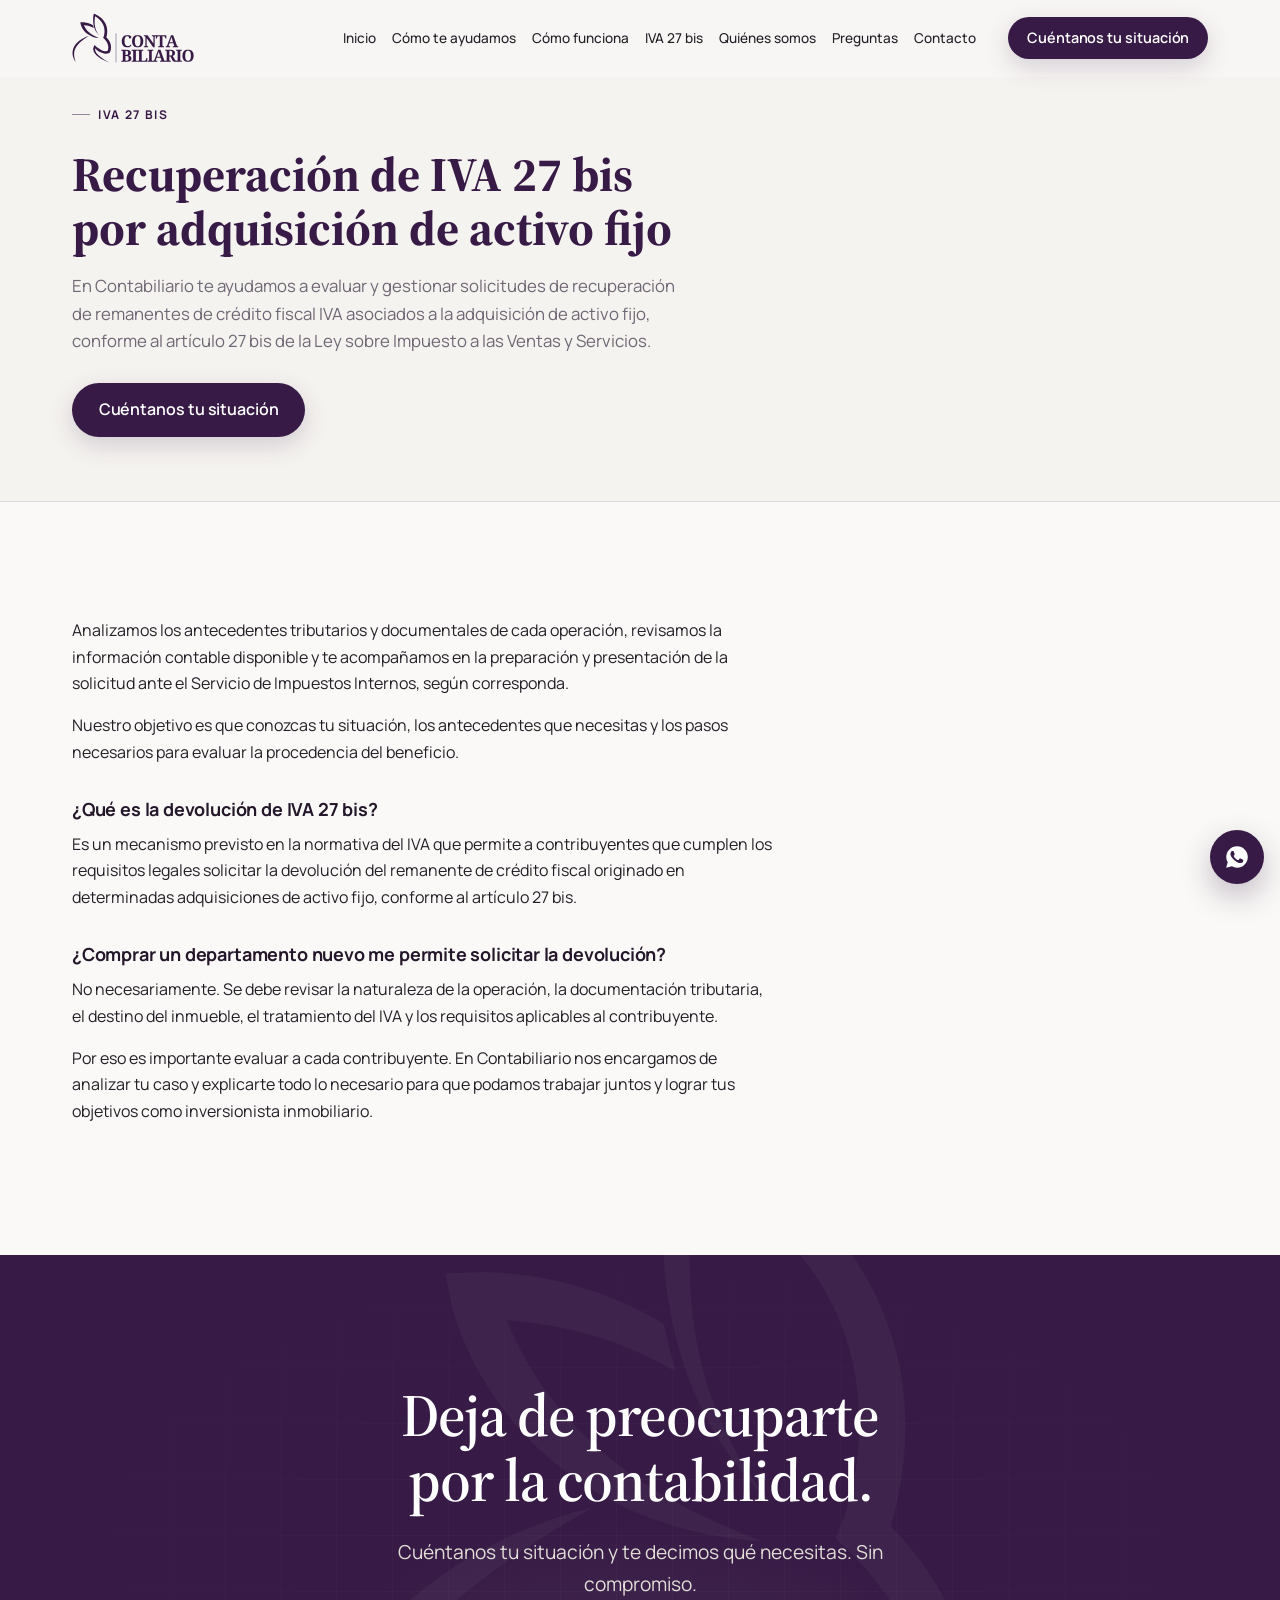
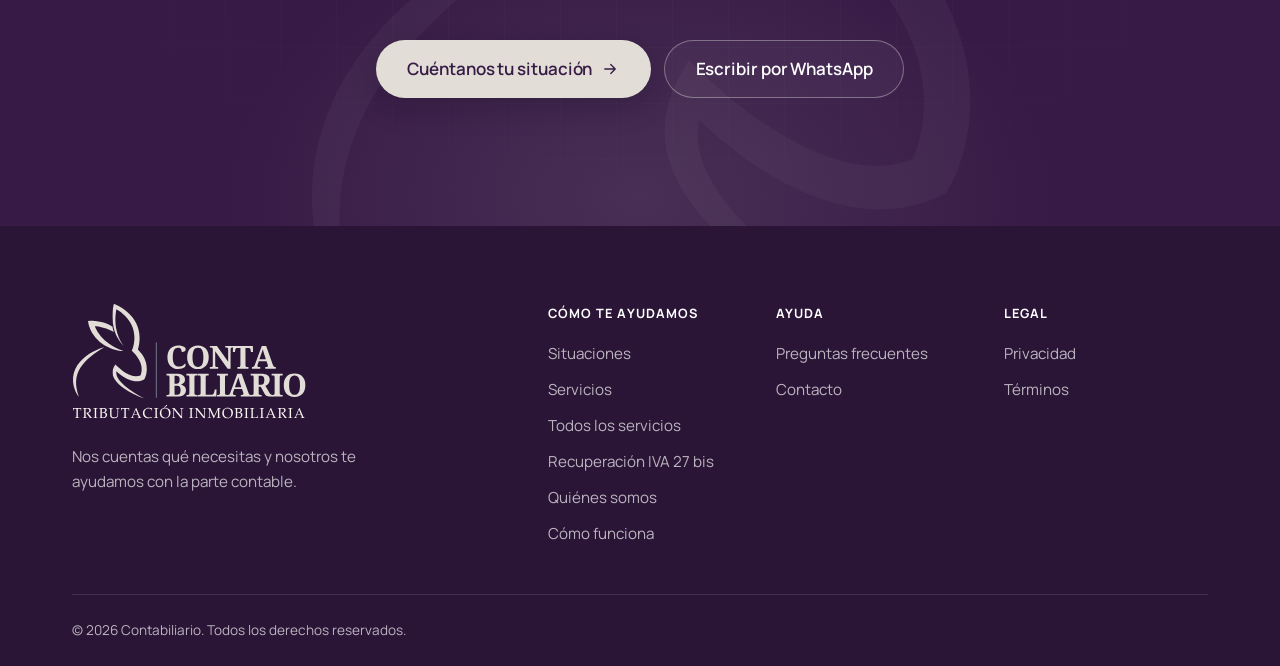
==== commit 96f45f93: "fix: menú en una línea, alineación del texto y espacios en "27 bis" - Enlaces del menú sin saltos de" ====
--- a/27-bis.html
+++ b/27-bis.html
@@ -3,7 +3,7 @@
 <head>
 <meta charset="UTF-8">
 <meta name="viewport" content="width=device-width, initial-scale=1">
-<title>Recuperación de IVA 27 bis | Contabiliario</title>
+<title>Recuperación de IVA 27&nbsp;bis | Contabiliario</title>
 <script>document.documentElement.classList.add('ctb-js-enabled');setTimeout(function(){if(!window.ctbLoaded)document.documentElement.classList.remove('ctb-js-enabled');},4000);</script>
 <link rel="preconnect" href="https://fonts.googleapis.com">
 <link rel="preconnect" href="https://fonts.gstatic.com" crossorigin>
@@ -18,14 +18,14 @@
 <meta property="og:type" content="website">
 <meta property="og:locale" content="es_CL">
 <meta property="og:site_name" content="Contabiliario">
-<meta property="og:title" content="Recuperación de IVA 27 bis | Contabiliario">
+<meta property="og:title" content="Recuperación de IVA 27&nbsp;bis | Contabiliario">
 <meta property="og:description" content="Evaluamos y gestionamos solicitudes de recuperación de remanentes de crédito fiscal IVA por adquisición de activo fijo, artículo 27 bis.">
 <meta property="og:image" content="assets/img/og-image.png">
 <meta property="og:image:width" content="1200">
 <meta property="og:image:height" content="630">
 <meta property="og:image:alt" content="Contabiliario — Contabilidad clara para tu negocio">
 <meta name="twitter:card" content="summary_large_image">
-<meta name="twitter:title" content="Recuperación de IVA 27 bis | Contabiliario">
+<meta name="twitter:title" content="Recuperación de IVA 27&nbsp;bis | Contabiliario">
 <meta name="twitter:description" content="Evaluamos y gestionamos solicitudes de recuperación de remanentes de crédito fiscal IVA por adquisición de activo fijo, artículo 27 bis.">
 <meta name="twitter:image" content="assets/img/og-image.png">
 <link rel="icon" href="assets/img/favicon.ico" sizes="any">
@@ -52,7 +52,7 @@
 									<li><a class="ctb-nav__link" href="index.html#inicio" data-ctb-nav="inicio">Inicio</a></li>
 									<li><a class="ctb-nav__link" href="index.html#ayuda" data-ctb-nav="ayuda">Cómo te ayudamos</a></li>
 									<li><a class="ctb-nav__link" href="index.html#como-funciona" data-ctb-nav="como-funciona">Cómo funciona</a></li>
-									<li><a class="ctb-nav__link" href="27-bis.html">IVA 27 bis</a></li>
+									<li><a class="ctb-nav__link" href="27-bis.html">IVA 27&nbsp;bis</a></li>
 <li><a class="ctb-nav__link" href="index.html#quienes-somos" data-ctb-nav="quienes-somos">Quiénes somos</a></li>
 <li><a class="ctb-nav__link" href="index.html#faq" data-ctb-nav="faq">Preguntas</a></li>
 									<li><a class="ctb-nav__link" href="index.html#contacto" data-ctb-nav="contacto">Contacto</a></li>
@@ -73,7 +73,7 @@
 									<li><a class="ctb-mobile__link" href="index.html#inicio" data-ctb-nav="inicio">Inicio<svg class="ctb-icon ctb-icon--sm" viewBox="0 0 24 24" width="24" height="24" fill="none" stroke="currentColor" stroke-width="1.75" stroke-linecap="round" stroke-linejoin="round" aria-hidden="true" focusable="false"><path d="M5 12h14M13 6l6 6-6 6"/></svg></a></li>
 									<li><a class="ctb-mobile__link" href="index.html#ayuda" data-ctb-nav="ayuda">Cómo te ayudamos<svg class="ctb-icon ctb-icon--sm" viewBox="0 0 24 24" width="24" height="24" fill="none" stroke="currentColor" stroke-width="1.75" stroke-linecap="round" stroke-linejoin="round" aria-hidden="true" focusable="false"><path d="M5 12h14M13 6l6 6-6 6"/></svg></a></li>
 									<li><a class="ctb-mobile__link" href="index.html#como-funciona" data-ctb-nav="como-funciona">Cómo funciona<svg class="ctb-icon ctb-icon--sm" viewBox="0 0 24 24" width="24" height="24" fill="none" stroke="currentColor" stroke-width="1.75" stroke-linecap="round" stroke-linejoin="round" aria-hidden="true" focusable="false"><path d="M5 12h14M13 6l6 6-6 6"/></svg></a></li>
-									<li><a class="ctb-mobile__link" href="27-bis.html">IVA 27 bis</a></li>
+									<li><a class="ctb-mobile__link" href="27-bis.html">IVA 27&nbsp;bis</a></li>
 <li><a class="ctb-mobile__link" href="index.html#quienes-somos" data-ctb-nav="quienes-somos">Quiénes somos</a></li>
 <li><a class="ctb-mobile__link" href="index.html#faq" data-ctb-nav="faq">Preguntas<svg class="ctb-icon ctb-icon--sm" viewBox="0 0 24 24" width="24" height="24" fill="none" stroke="currentColor" stroke-width="1.75" stroke-linecap="round" stroke-linejoin="round" aria-hidden="true" focusable="false"><path d="M5 12h14M13 6l6 6-6 6"/></svg></a></li>
 									<li><a class="ctb-mobile__link" href="index.html#contacto" data-ctb-nav="contacto">Contacto<svg class="ctb-icon ctb-icon--sm" viewBox="0 0 24 24" width="24" height="24" fill="none" stroke="currentColor" stroke-width="1.75" stroke-linecap="round" stroke-linejoin="round" aria-hidden="true" focusable="false"><path d="M5 12h14M13 6l6 6-6 6"/></svg></a></li>
@@ -87,8 +87,8 @@
 
 <section class="ctb-page-hero">
 	<div class="ctb-container">
-		<p class="ctb-eyebrow">IVA 27 bis</p>
-		<h1 class="ctb-page-hero__title">Recuperación de IVA 27 bis por adquisición de activo fijo</h1>
+		<p class="ctb-eyebrow">IVA 27&nbsp;bis</p>
+		<h1 class="ctb-page-hero__title">Recuperación de IVA 27&nbsp;bis por adquisición de activo fijo</h1>
 		<p class="ctb-page-hero__lead">En Contabiliario te ayudamos a evaluar y gestionar solicitudes de recuperación de remanentes de crédito fiscal IVA asociados a la adquisición de activo fijo, conforme al artículo 27 bis de la Ley sobre Impuesto a las Ventas y Servicios.</p>
 		<p class="ctb-page-hero__cta"><a class="ctb-btn ctb-btn--primary ctb-btn--lg" href="index.html#contacto">Cuéntanos tu situación</a></p>
 	</div>
@@ -99,7 +99,7 @@
 		<p>Analizamos los antecedentes tributarios y documentales de cada operación, revisamos la información contable disponible y te acompañamos en la preparación y presentación de la solicitud ante el Servicio de Impuestos Internos, según corresponda.</p>
 		<p>Nuestro objetivo es que conozcas tu situación, los antecedentes que necesitas y los pasos necesarios para evaluar la procedencia del beneficio.</p>
 
-		<h2 class="ctb-h3">¿Qué es la devolución de IVA 27 bis?</h2>
+		<h2 class="ctb-h3">¿Qué es la devolución de IVA 27&nbsp;bis?</h2>
 		<p>Es un mecanismo previsto en la normativa del IVA que permite a contribuyentes que cumplen los requisitos legales solicitar la devolución del remanente de crédito fiscal originado en determinadas adquisiciones de activo fijo, conforme al artículo 27 bis.</p>
 
 		<h2 class="ctb-h3">¿Comprar un departamento nuevo me permite solicitar la devolución?</h2>
@@ -140,7 +140,7 @@
 						<li><a class="ctb-ulink" href="index.html#ayuda">Situaciones</a></li>
 						<li><a class="ctb-ulink" href="index.html#servicios">Servicios</a></li>
 						<li><a class="ctb-ulink" href="servicios.html">Todos los servicios</a></li>
-						<li><a class="ctb-ulink" href="27-bis.html">Recuperación IVA 27 bis</a></li>
+						<li><a class="ctb-ulink" href="27-bis.html">Recuperación IVA 27&nbsp;bis</a></li>
 						<li><a class="ctb-ulink" href="index.html#quienes-somos">Quiénes somos</a></li>
 						<li><a class="ctb-ulink" href="index.html#como-funciona">Cómo funciona</a></li>
 					</ul>
--- a/assets/css/contabiliario.css
+++ b/assets/css/contabiliario.css
@@ -1858,3 +1858,13 @@
 .ctb-ol-steps li .ctb-h3 { margin: .3rem 0 .4rem; }
 .ctb-ol-steps li p { margin: 0; color: var(--ctb-muted); }
 .ctb-ol-steps .ctb-step__kicker { margin: 0; }
+
+/* ---------- 23 AJUSTES DE LEGIBILIDAD (menú y títulos nuevos) ---------- */
+.ctb-nav__link { white-space: nowrap; }
+@media (min-width: 1024px) and (max-width: 1365px) {
+	.ctb-nav__list { gap: 0; }
+	.ctb-nav__link { padding-inline: .5rem; font-size: .85rem; }
+}
+.ctb-page-hero__title { max-width: 30ch; text-wrap: balance; }
+.ctb-prose > * { max-width: 70ch; margin-left: 0; margin-right: auto; }
+.ctb-container.ctb-prose { max-width: 1200px; }
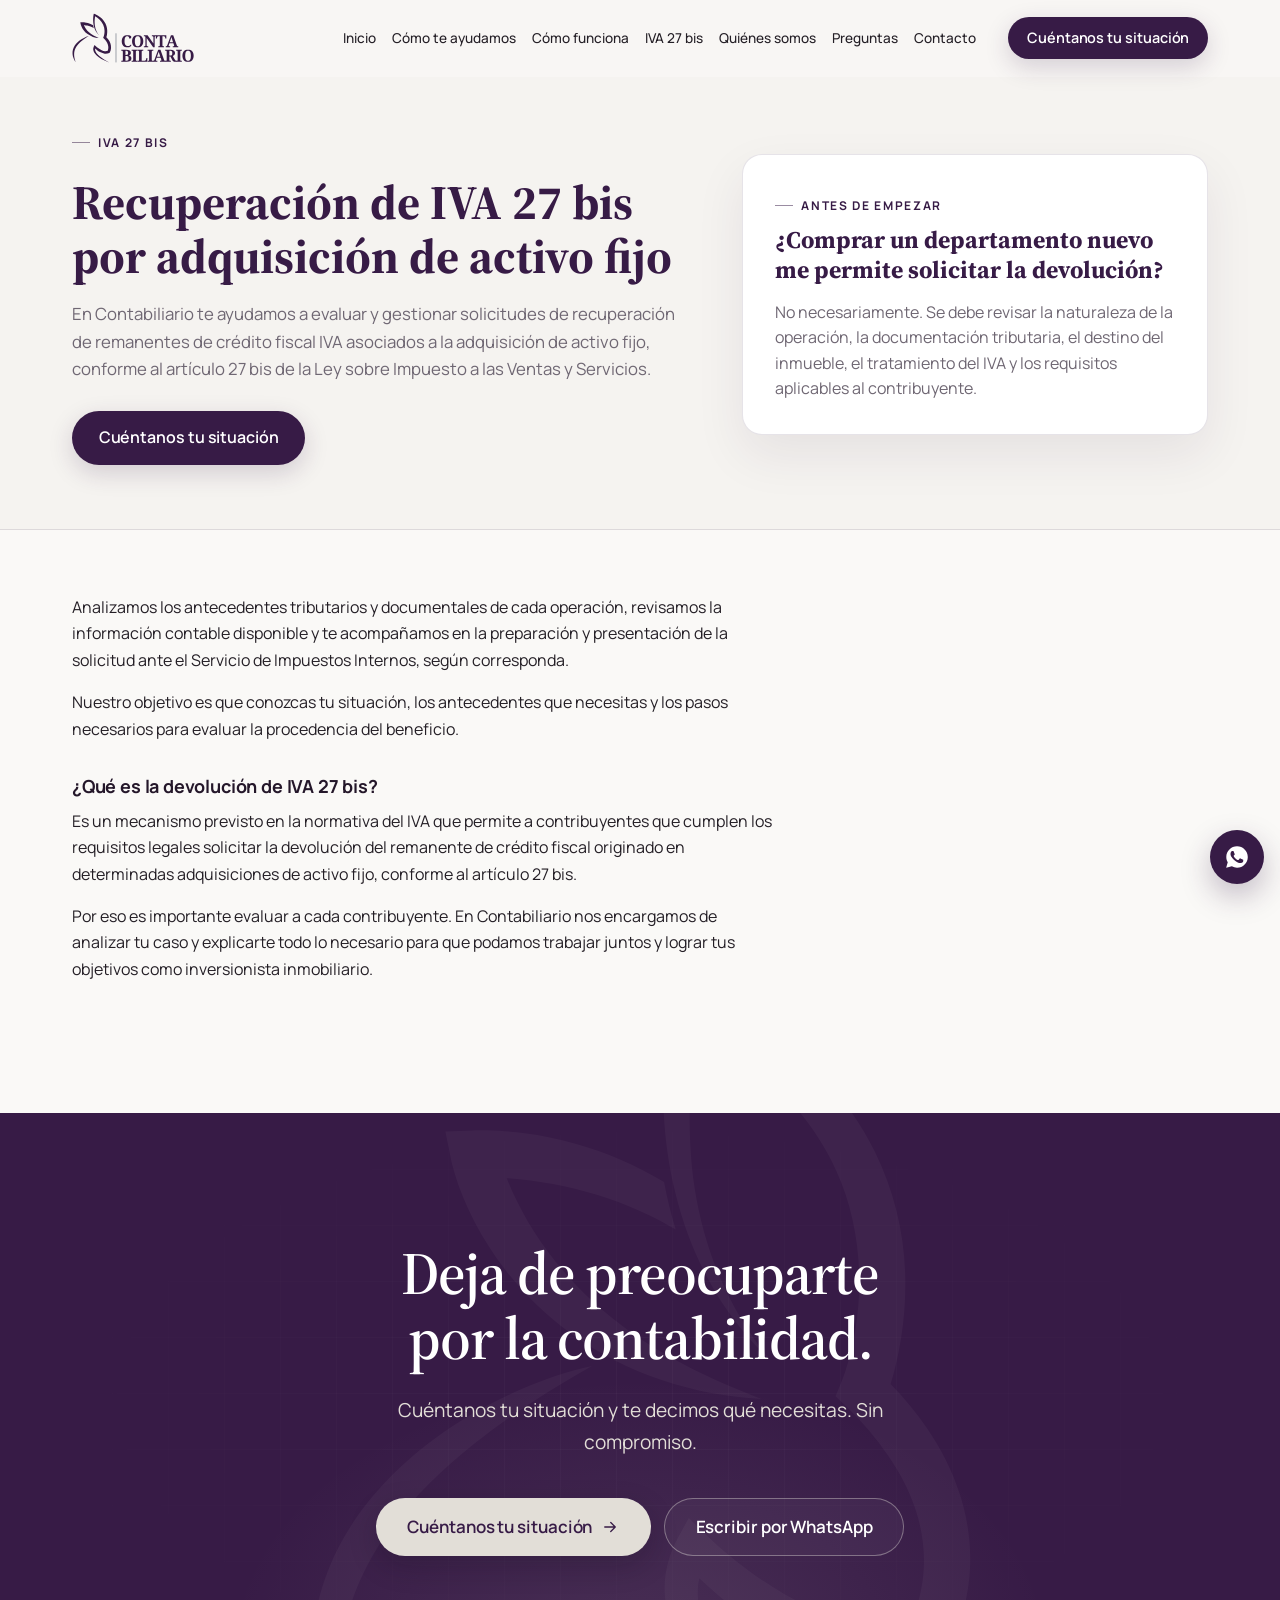
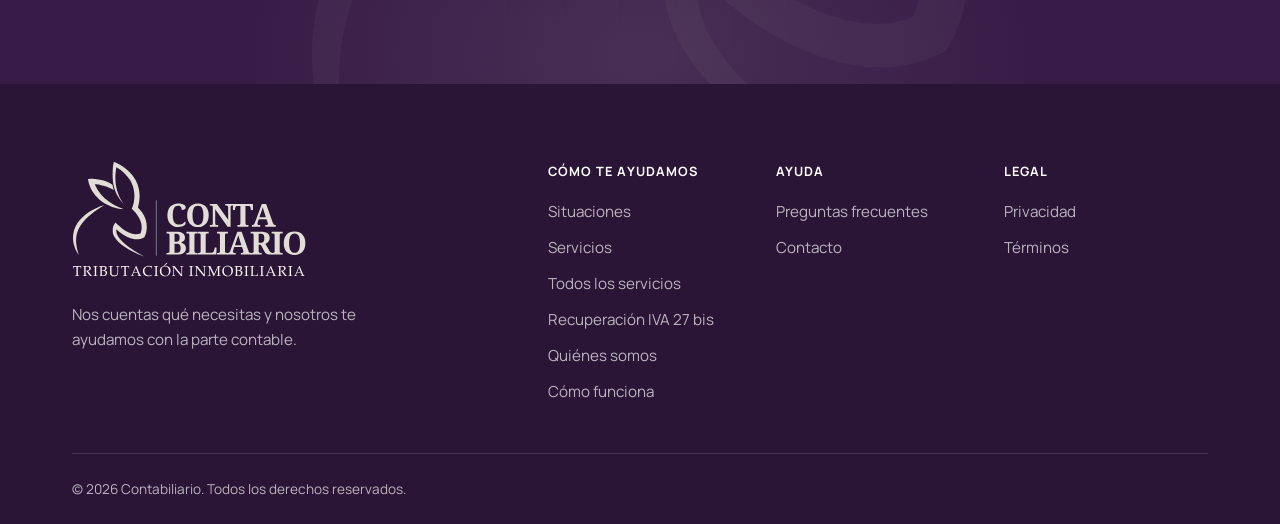
==== commit 351ad1cb: "fix: encabezado de 27 BIS en dos columnas y espacios de página - Encabezado 27 BIS en dos columnas; " ====
--- a/27-bis.html
+++ b/27-bis.html
@@ -86,15 +86,22 @@
 <main id="ctb-main">
 
 <section class="ctb-page-hero">
-	<div class="ctb-container">
-		<p class="ctb-eyebrow">IVA 27&nbsp;bis</p>
-		<h1 class="ctb-page-hero__title">Recuperación de IVA 27&nbsp;bis por adquisición de activo fijo</h1>
-		<p class="ctb-page-hero__lead">En Contabiliario te ayudamos a evaluar y gestionar solicitudes de recuperación de remanentes de crédito fiscal IVA asociados a la adquisición de activo fijo, conforme al artículo 27 bis de la Ley sobre Impuesto a las Ventas y Servicios.</p>
-		<p class="ctb-page-hero__cta"><a class="ctb-btn ctb-btn--primary ctb-btn--lg" href="index.html#contacto">Cuéntanos tu situación</a></p>
+	<div class="ctb-container ctb-page-hero__grid">
+		<div>
+			<p class="ctb-eyebrow">IVA 27&nbsp;bis</p>
+			<h1 class="ctb-page-hero__title">Recuperación de IVA 27&nbsp;bis por adquisición de activo fijo</h1>
+			<p class="ctb-page-hero__lead">En Contabiliario te ayudamos a evaluar y gestionar solicitudes de recuperación de remanentes de crédito fiscal IVA asociados a la adquisición de activo fijo, conforme al artículo 27&nbsp;bis de la Ley sobre Impuesto a las Ventas y Servicios.</p>
+			<p class="ctb-page-hero__cta"><a class="ctb-btn ctb-btn--primary ctb-btn--lg" href="index.html#contacto">Cuéntanos tu situación</a></p>
+		</div>
+		<aside class="ctb-callout" aria-labelledby="ctb-callout-title">
+			<p class="ctb-eyebrow">Antes de empezar</p>
+			<h2 class="ctb-callout__q" id="ctb-callout-title">¿Comprar un departamento nuevo me permite solicitar la devolución?</h2>
+			<p>No necesariamente. Se debe revisar la naturaleza de la operación, la documentación tributaria, el destino del inmueble, el tratamiento del IVA y los requisitos aplicables al contribuyente.</p>
+		</aside>
 	</div>
 </section>
 
-<section class="ctb-section">
+<section class="ctb-section ctb-section--tight">
 	<div class="ctb-container ctb-prose">
 		<p>Analizamos los antecedentes tributarios y documentales de cada operación, revisamos la información contable disponible y te acompañamos en la preparación y presentación de la solicitud ante el Servicio de Impuestos Internos, según corresponda.</p>
 		<p>Nuestro objetivo es que conozcas tu situación, los antecedentes que necesitas y los pasos necesarios para evaluar la procedencia del beneficio.</p>
@@ -102,8 +109,6 @@
 		<h2 class="ctb-h3">¿Qué es la devolución de IVA 27&nbsp;bis?</h2>
 		<p>Es un mecanismo previsto en la normativa del IVA que permite a contribuyentes que cumplen los requisitos legales solicitar la devolución del remanente de crédito fiscal originado en determinadas adquisiciones de activo fijo, conforme al artículo 27 bis.</p>
 
-		<h2 class="ctb-h3">¿Comprar un departamento nuevo me permite solicitar la devolución?</h2>
-		<p>No necesariamente. Se debe revisar la naturaleza de la operación, la documentación tributaria, el destino del inmueble, el tratamiento del IVA y los requisitos aplicables al contribuyente.</p>
 		<p>Por eso es importante evaluar a cada contribuyente. En Contabiliario nos encargamos de analizar tu caso y explicarte todo lo necesario para que podamos trabajar juntos y lograr tus objetivos como inversionista inmobiliario.</p>
 	</div>
 </section>
--- a/assets/css/contabiliario.css
+++ b/assets/css/contabiliario.css
@@ -1868,3 +1868,14 @@
 .ctb-page-hero__title { max-width: 30ch; text-wrap: balance; }
 .ctb-prose > * { max-width: 70ch; margin-left: 0; margin-right: auto; }
 .ctb-container.ctb-prose { max-width: 1200px; }
+
+/* ---------- 24 ENCABEZADO DE PÁGINA EN DOS COLUMNAS ---------- */
+.ctb-page-hero__grid { display: grid; gap: 2.5rem; align-items: center; }
+@media (min-width: 900px) { .ctb-page-hero__grid { grid-template-columns: minmax(0, 1.15fr) minmax(0, .85fr); } }
+.ctb-callout { background: var(--ctb-white); border: 1px solid var(--ctb-border); border-radius: var(--ctb-radius); padding: clamp(1.4rem, 3vw, 2rem); box-shadow: var(--ctb-shadow); }
+.ctb-callout .ctb-eyebrow { margin: 0 0 .6rem; }
+.ctb-callout__q { font-family: var(--ctb-serif); font-size: clamp(1.25rem, 2.2vw, 1.5rem); line-height: 1.25; color: var(--ctb-purple); margin: 0 0 .9rem; text-wrap: balance; }
+.ctb-callout p:not(.ctb-eyebrow) { margin: 0; color: var(--ctb-muted); line-height: 1.6; }
+.ctb-section--tight { padding-top: clamp(2.5rem, 5vw, 4rem); }
+.ctb-page-hero__title { max-width: 34ch; }
+.ctb-page-hero { padding-top: calc(var(--ctb-header-h) + clamp(2rem, 4vw, 3rem)); }
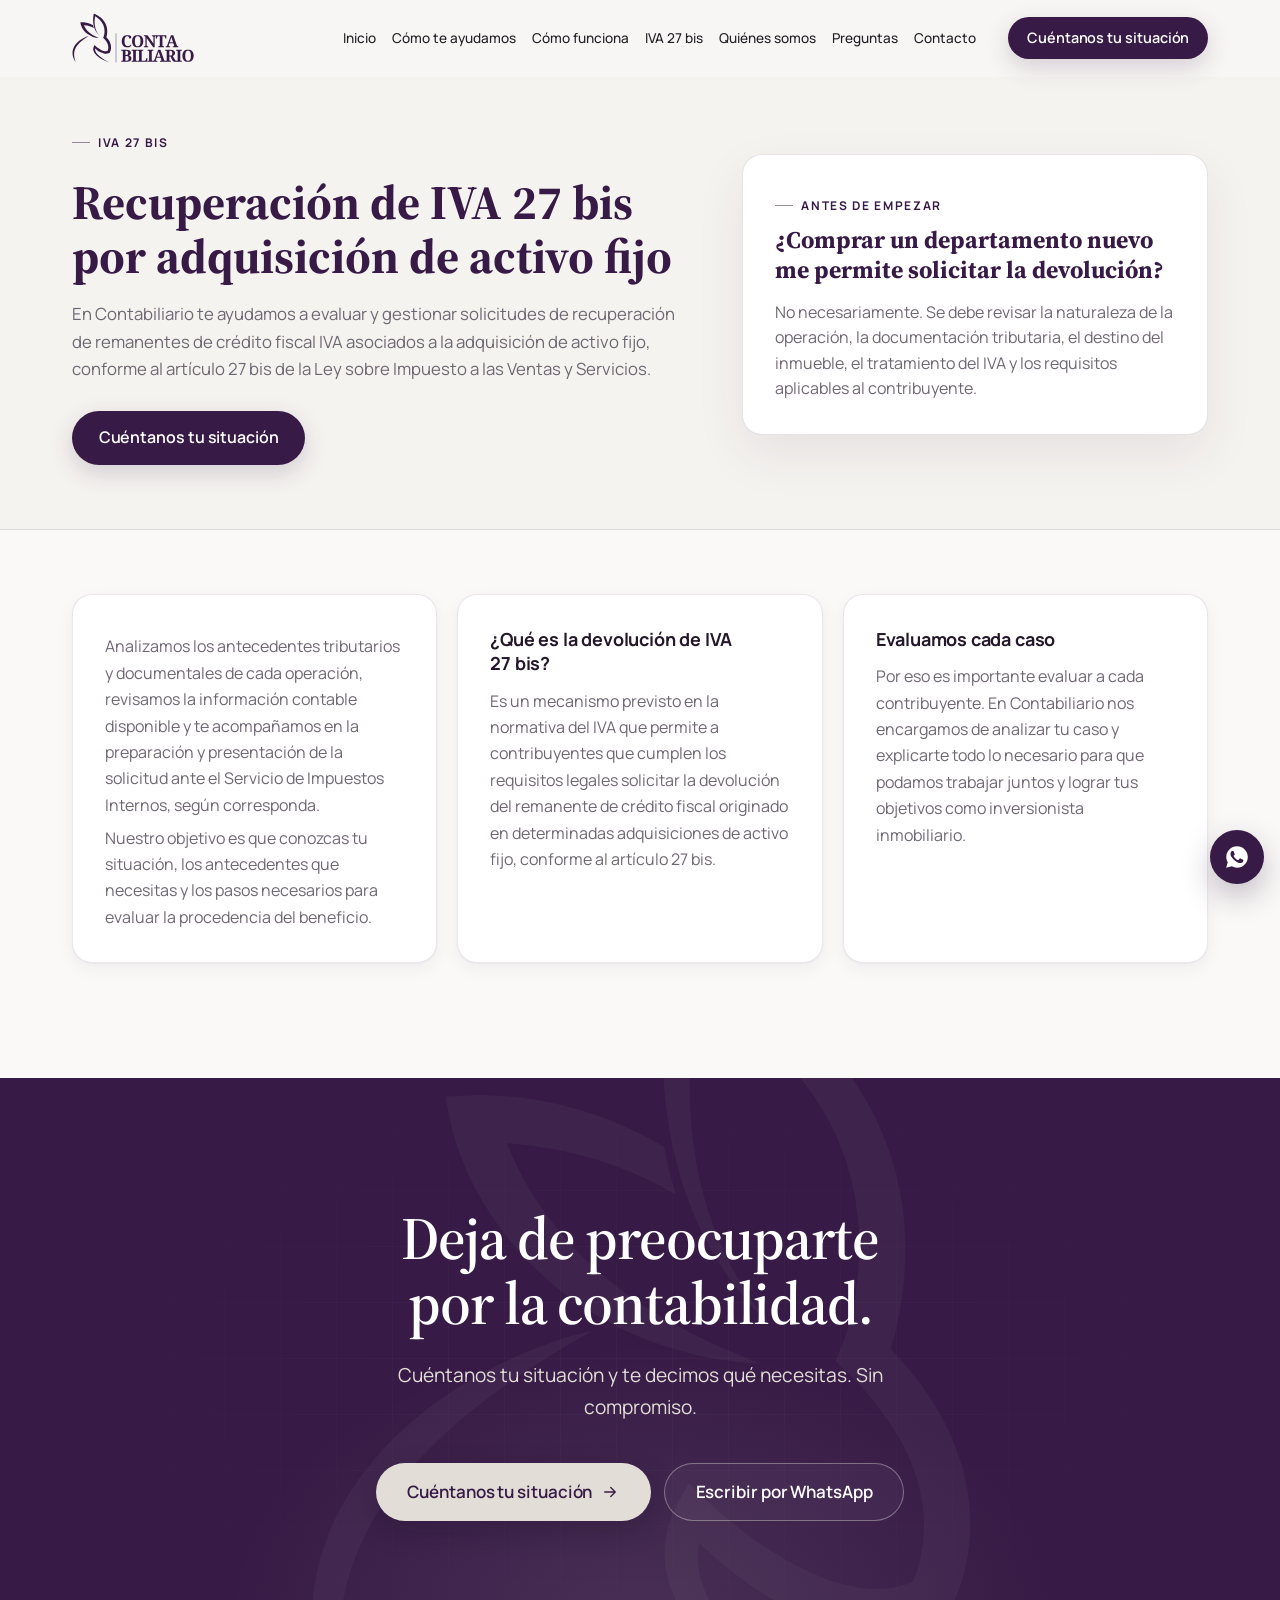
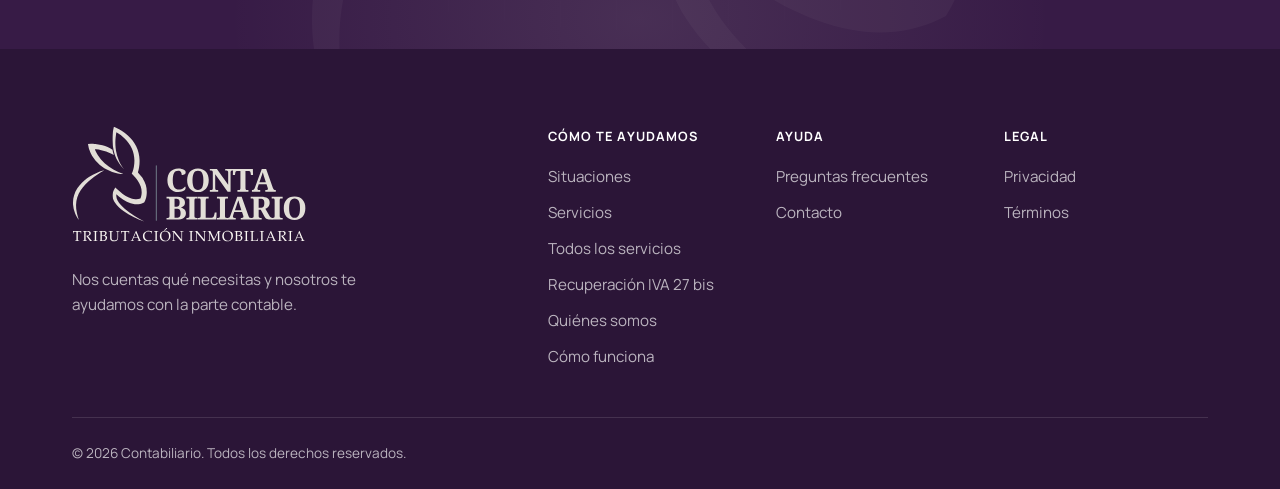
==== commit 6a0d260d: "fix: cuerpo de 27 BIS en tres tarjetas - El texto de la página 27 BIS se reparte en tres tarjetas ig" ====
--- a/27-bis.html
+++ b/27-bis.html
@@ -102,14 +102,21 @@
 </section>
 
 <section class="ctb-section ctb-section--tight">
-	<div class="ctb-container ctb-prose">
-		<p>Analizamos los antecedentes tributarios y documentales de cada operación, revisamos la información contable disponible y te acompañamos en la preparación y presentación de la solicitud ante el Servicio de Impuestos Internos, según corresponda.</p>
-		<p>Nuestro objetivo es que conozcas tu situación, los antecedentes que necesitas y los pasos necesarios para evaluar la procedencia del beneficio.</p>
-
-		<h2 class="ctb-h3">¿Qué es la devolución de IVA 27&nbsp;bis?</h2>
-		<p>Es un mecanismo previsto en la normativa del IVA que permite a contribuyentes que cumplen los requisitos legales solicitar la devolución del remanente de crédito fiscal originado en determinadas adquisiciones de activo fijo, conforme al artículo 27 bis.</p>
-
-		<p>Por eso es importante evaluar a cada contribuyente. En Contabiliario nos encargamos de analizar tu caso y explicarte todo lo necesario para que podamos trabajar juntos y lograr tus objetivos como inversionista inmobiliario.</p>
+	<div class="ctb-container">
+		<div class="ctb-page-grid ctb-page-grid--3">
+			<article class="ctb-card ctb-prose-card">
+				<p>Analizamos los antecedentes tributarios y documentales de cada operación, revisamos la información contable disponible y te acompañamos en la preparación y presentación de la solicitud ante el Servicio de Impuestos Internos, según corresponda.</p>
+				<p>Nuestro objetivo es que conozcas tu situación, los antecedentes que necesitas y los pasos necesarios para evaluar la procedencia del beneficio.</p>
+			</article>
+			<article class="ctb-card ctb-prose-card">
+				<h2 class="ctb-h3">¿Qué es la devolución de IVA 27&nbsp;bis?</h2>
+				<p>Es un mecanismo previsto en la normativa del IVA que permite a contribuyentes que cumplen los requisitos legales solicitar la devolución del remanente de crédito fiscal originado en determinadas adquisiciones de activo fijo, conforme al artículo 27&nbsp;bis.</p>
+			</article>
+			<article class="ctb-card ctb-prose-card">
+				<h2 class="ctb-h3">Evaluamos cada caso</h2>
+				<p>Por eso es importante evaluar a cada contribuyente. En Contabiliario nos encargamos de analizar tu caso y explicarte todo lo necesario para que podamos trabajar juntos y lograr tus objetivos como inversionista inmobiliario.</p>
+			</article>
+		</div>
 	</div>
 </section>
 <section class="ctb-cta" aria-labelledby="ctb-cta-title">
--- a/assets/css/contabiliario.css
+++ b/assets/css/contabiliario.css
@@ -1879,3 +1879,11 @@
 .ctb-section--tight { padding-top: clamp(2.5rem, 5vw, 4rem); }
 .ctb-page-hero__title { max-width: 34ch; }
 .ctb-page-hero { padding-top: calc(var(--ctb-header-h) + clamp(2rem, 4vw, 3rem)); }
+
+/* ---------- 25 CUERPO EN TARJETAS (27 BIS) ---------- */
+@media (min-width: 900px) { .ctb-page-grid--3 { grid-template-columns: repeat(3, minmax(0, 1fr)); } }
+.ctb-prose-card { padding: clamp(1.4rem, 2.5vw, 2rem); }
+.ctb-prose-card p { color: var(--ctb-text); line-height: 1.65; margin: 0 0 1rem; }
+.ctb-prose-card p:last-child { margin-bottom: 0; }
+.ctb-prose-card .ctb-h3 { margin: 0 0 .75rem; }
+.ctb-prose-card .ctb-h3 + p { margin-top: 0; }
